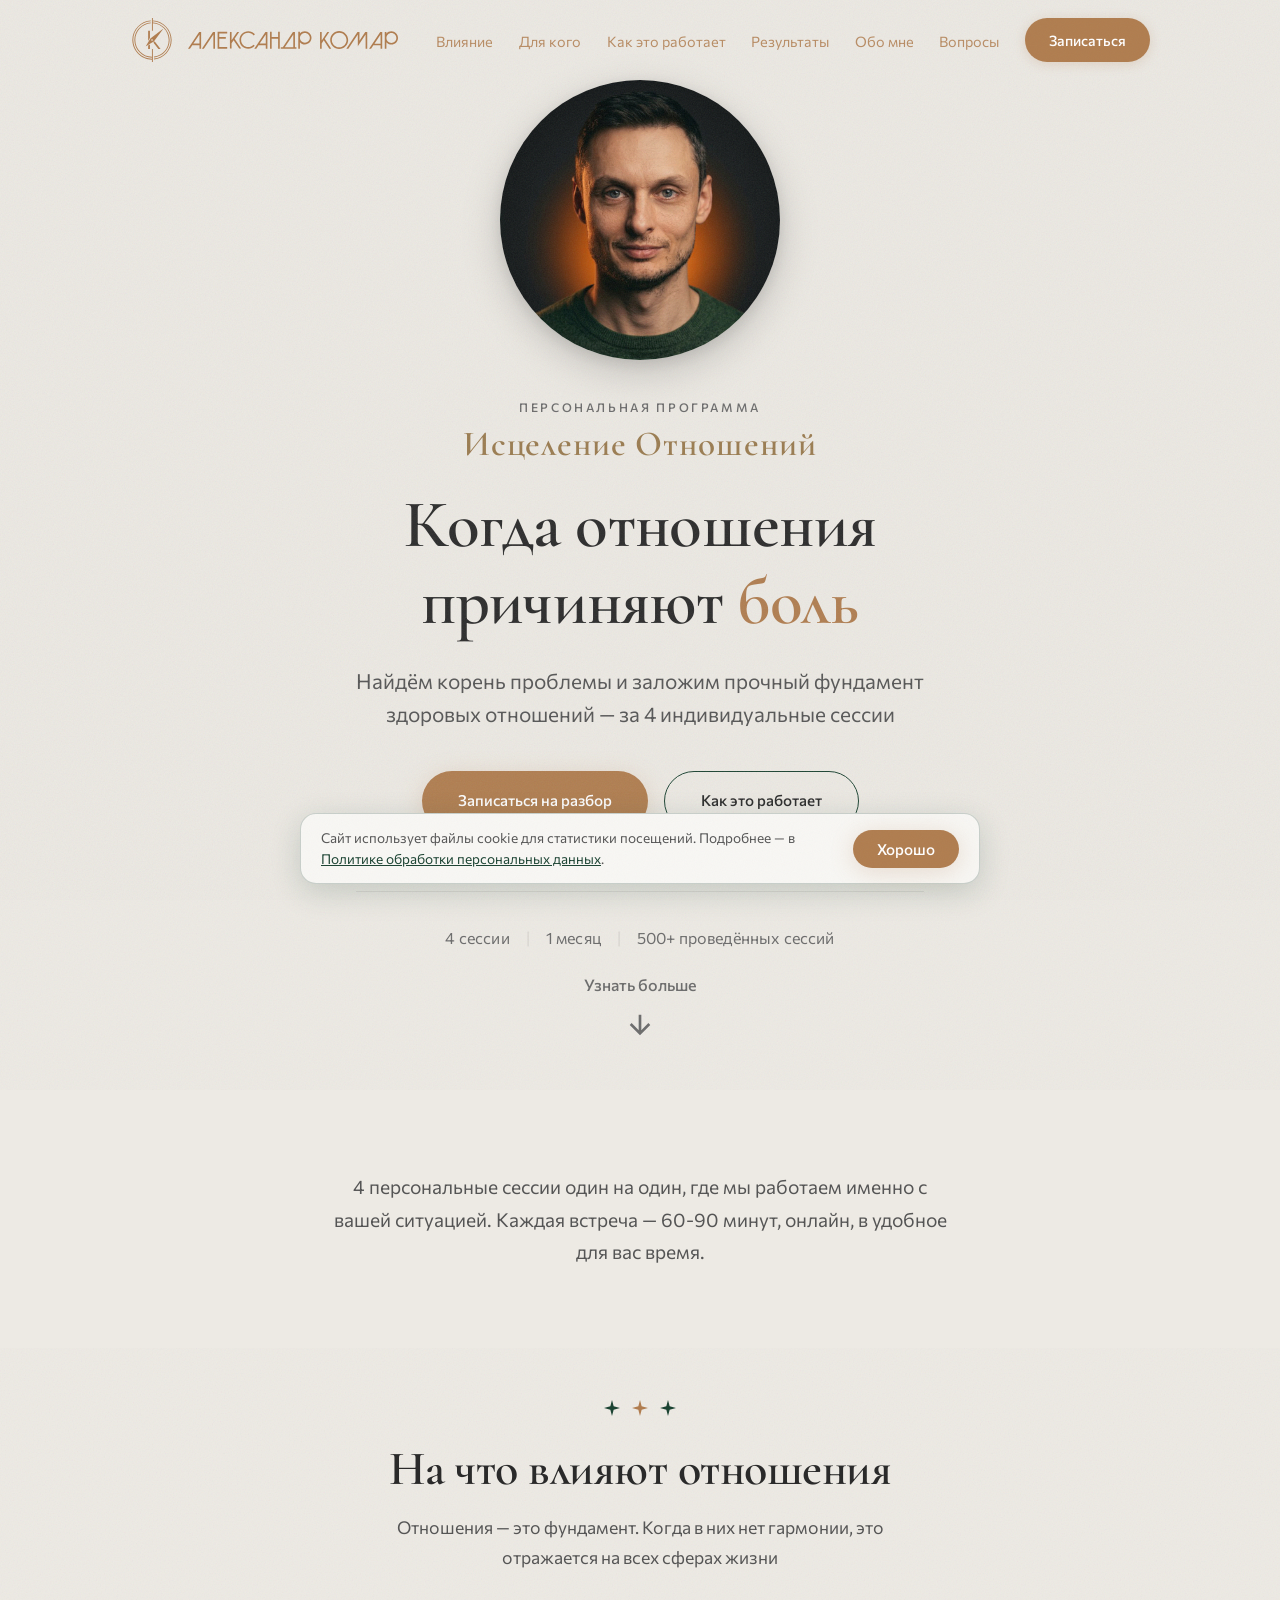
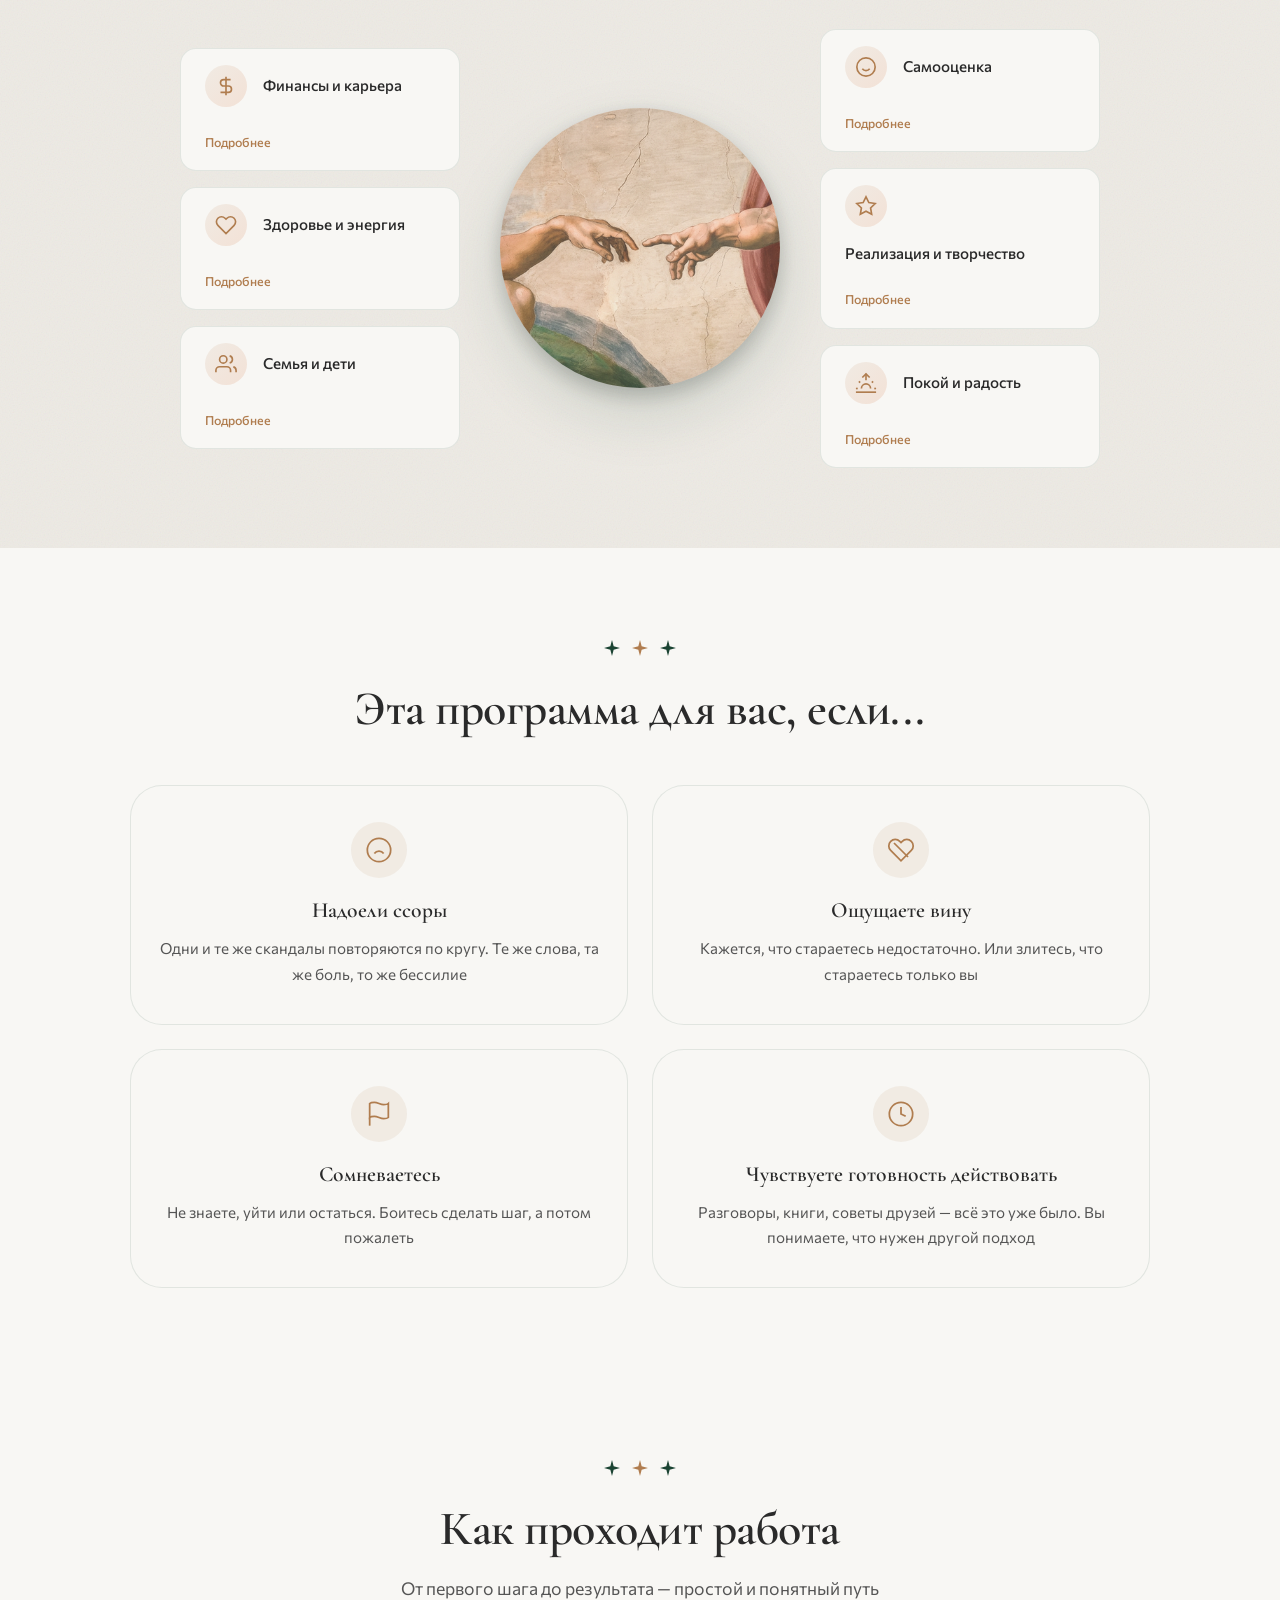
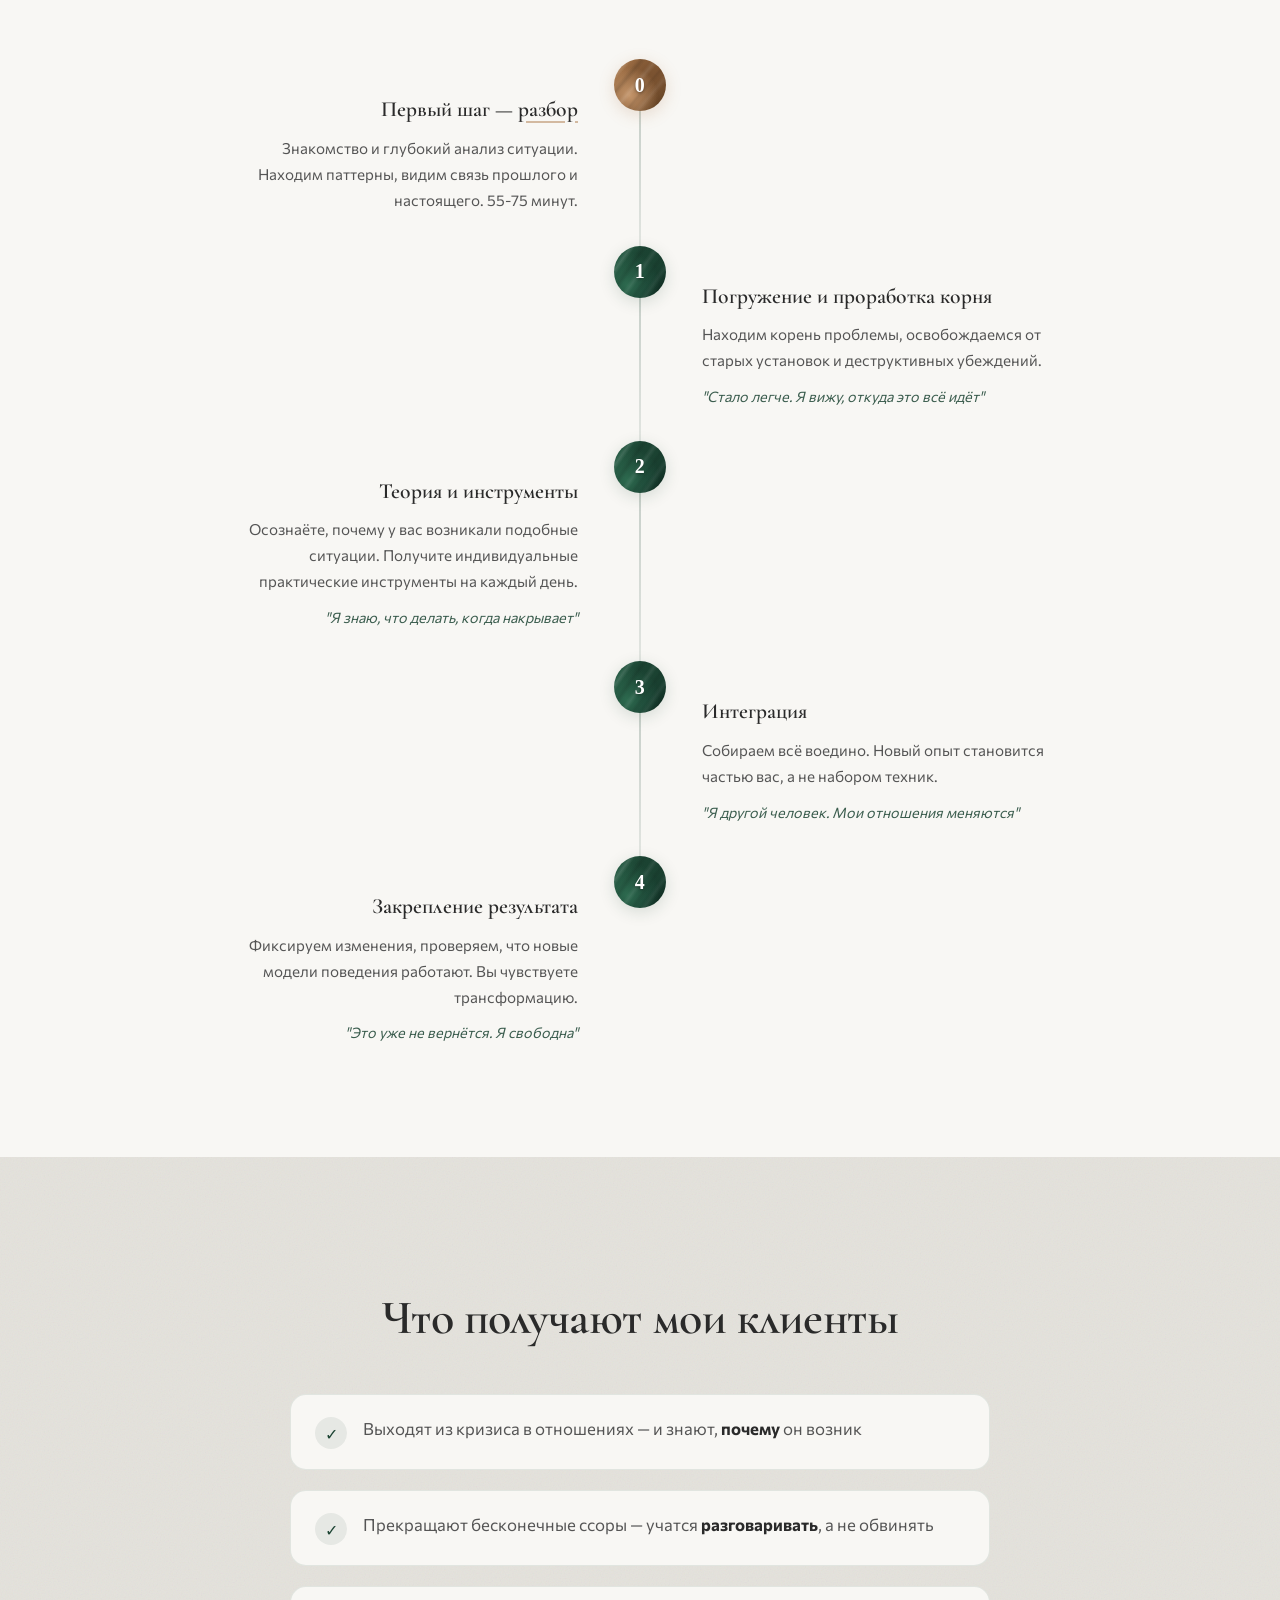
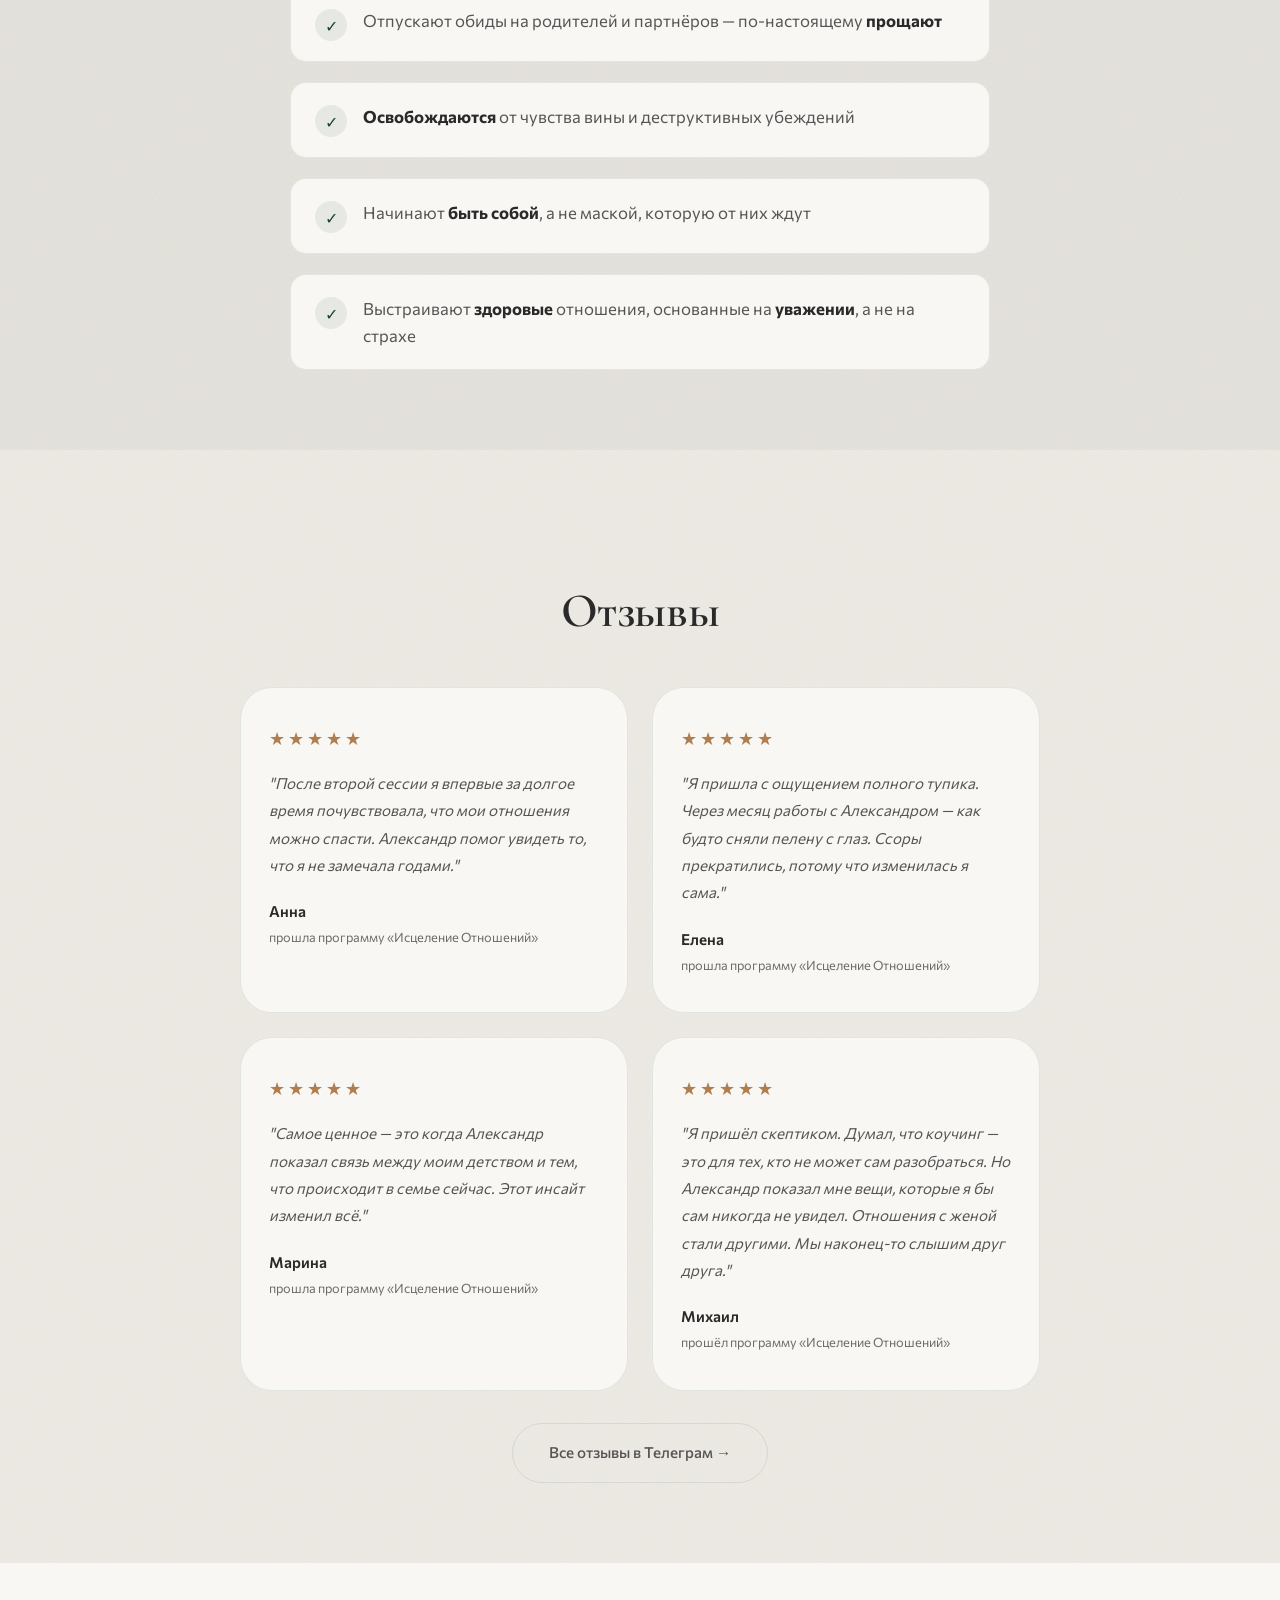
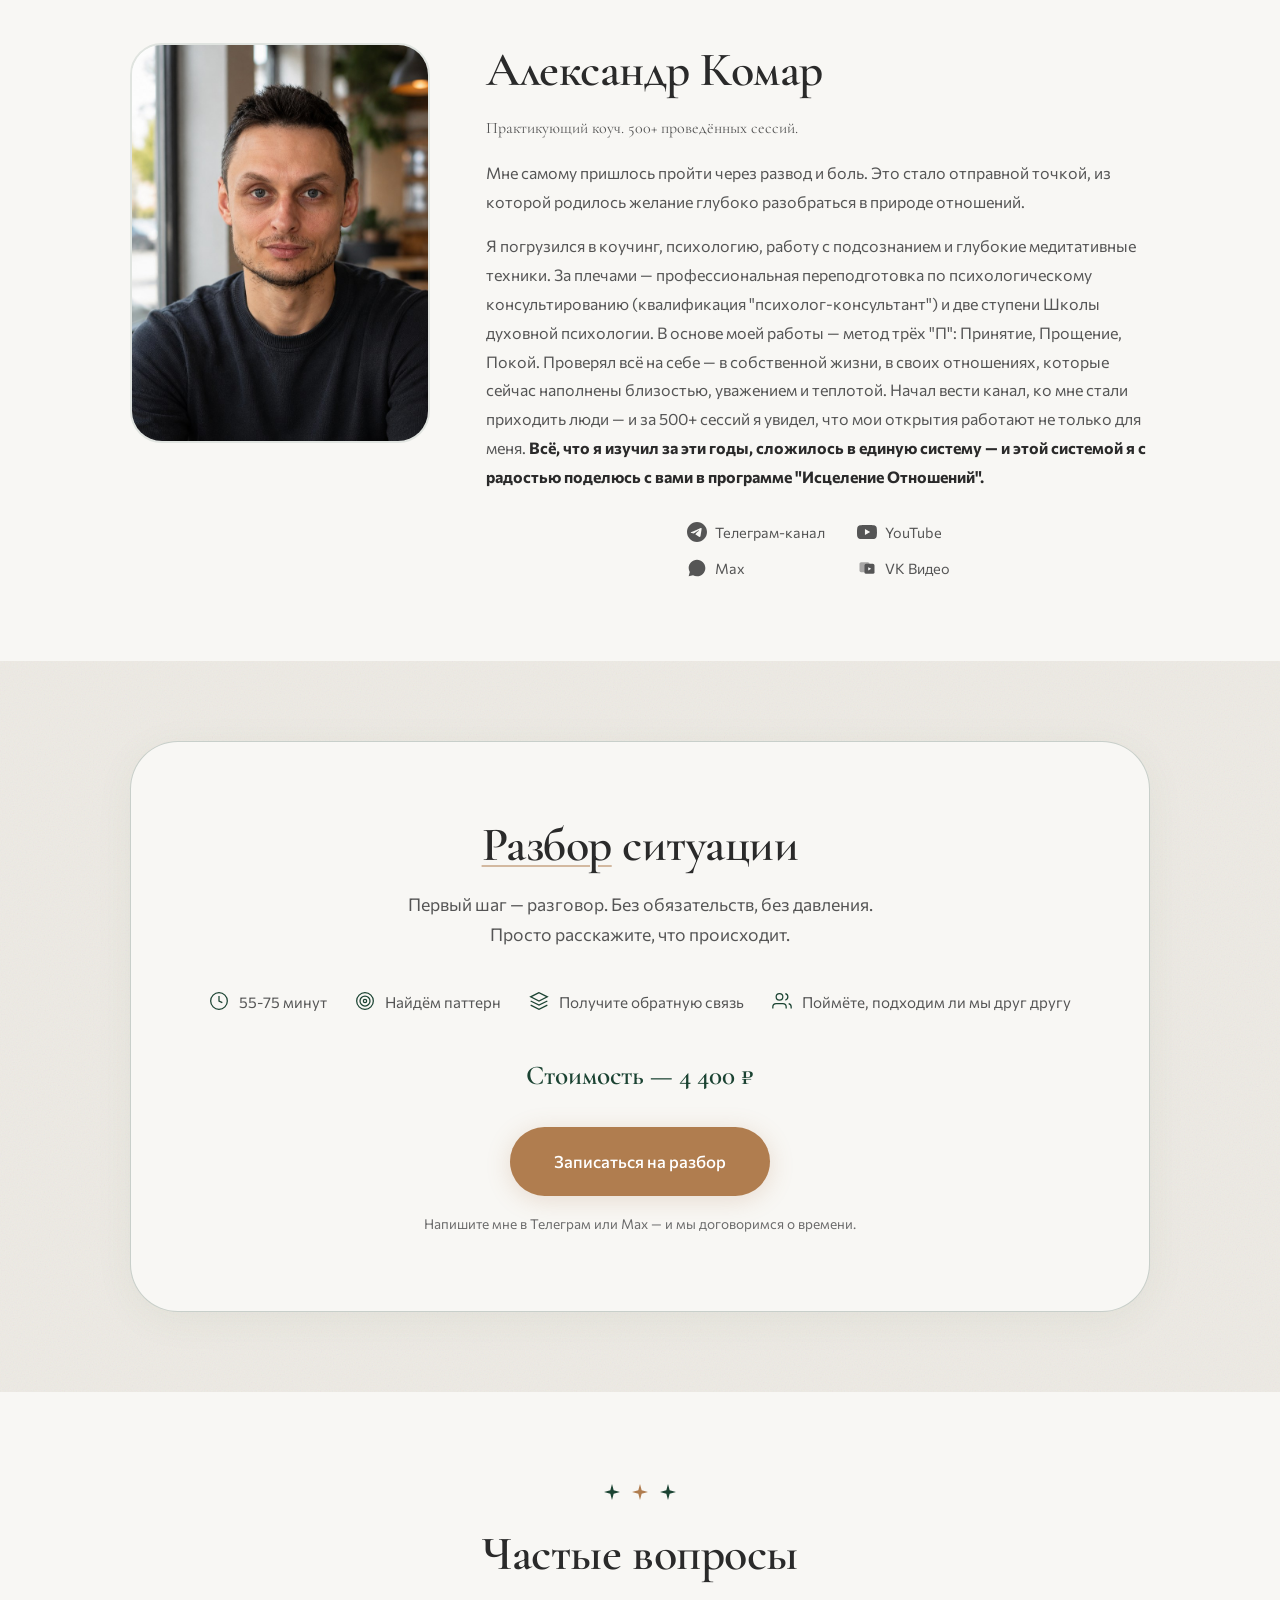
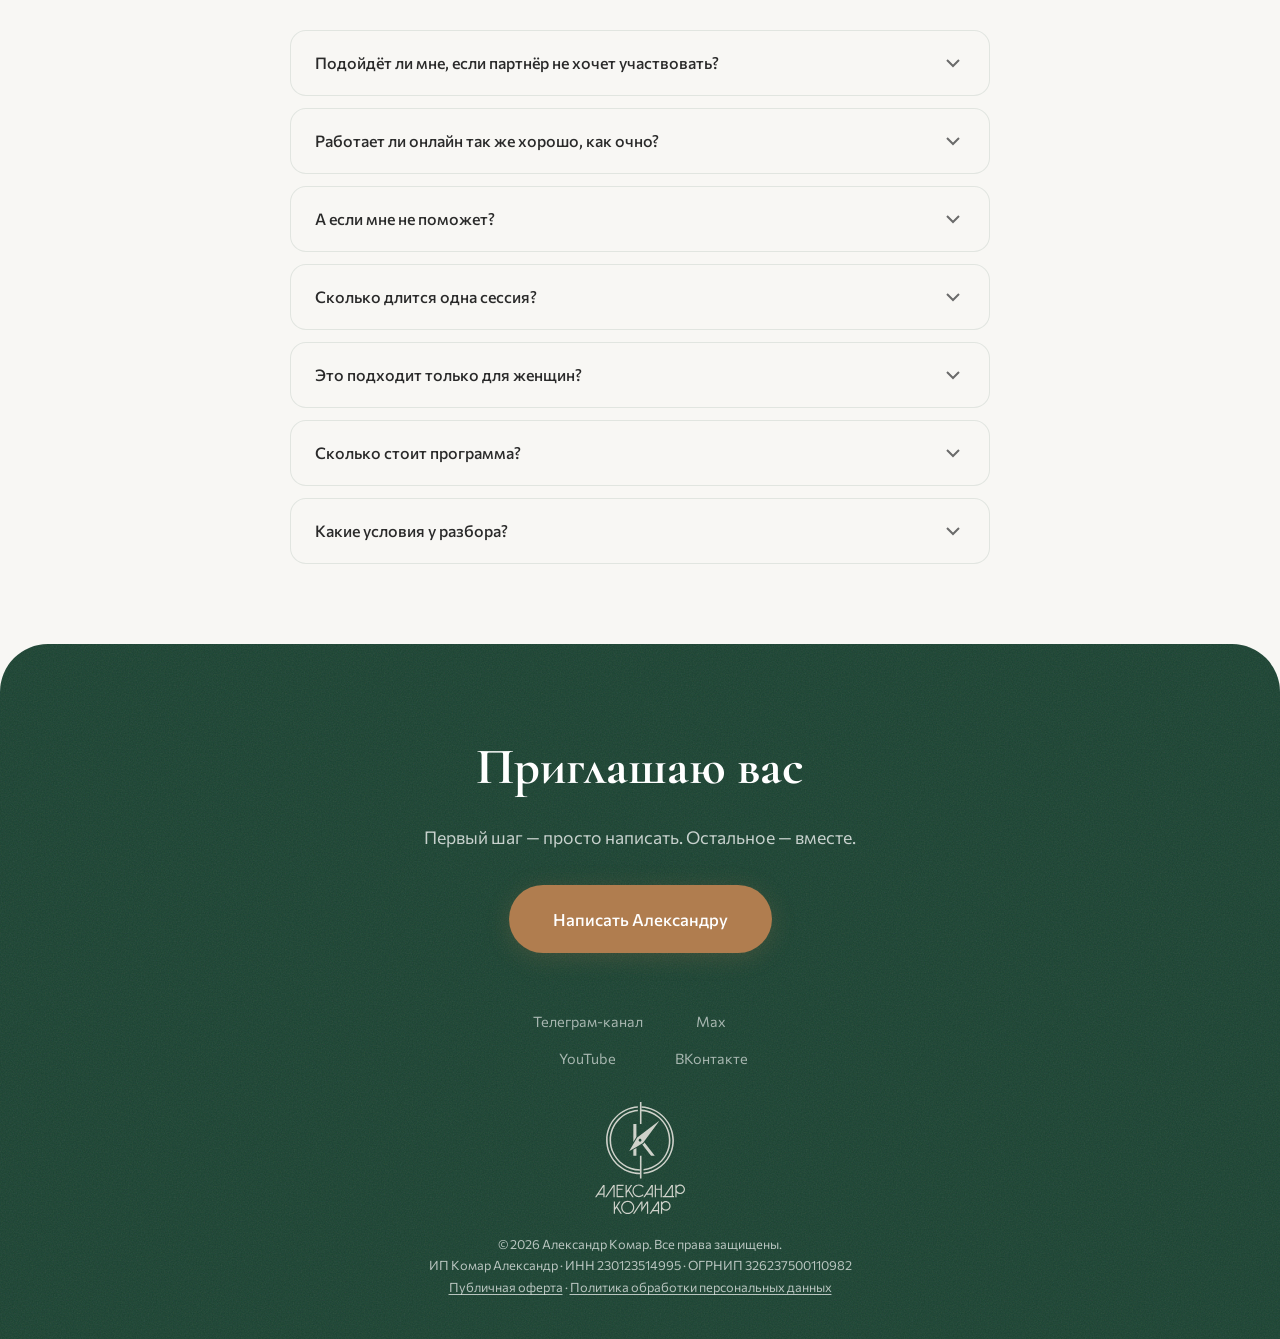
==== index.html @ 42b7c34d "Условия разбора: страница + 3 точки входа (план Александра) - uslovia-razbora.html: условия консульт" ====
<!DOCTYPE html>
<html lang="ru">
<head>
    <meta charset="UTF-8">
    <meta name="viewport" content="width=device-width, initial-scale=1.0, viewport-fit=cover">
    <meta name="description" content="Александр Комар — коуч по отношениям. Помогу выйти из кризиса в отношениях за 4 сессии. Начните с разбора своей ситуации.">
    <meta name="theme-color" content="#EDEAE4">
    <meta name="apple-mobile-web-app-status-bar-style" content="black-translucent">
    <meta name="format-detection" content="telephone=no">
    <meta property="og:title" content="Александр Комар — Исцеление Отношений">
    <meta property="og:description" content="Помогу найти корень проблемы и заложить прочный фундамент здоровых отношений — за 4 сессии">
    <meta property="og:type" content="website">
    <meta property="og:image" content="https://komar-coach.vercel.app/img/og-image.jpg?v=3">
    <meta property="og:image:width" content="1200">
    <meta property="og:image:height" content="630">
    <meta property="og:url" content="https://komar-coach.vercel.app/">
    <meta property="og:locale" content="ru_RU">
    <meta name="twitter:card" content="summary_large_image">
    <title>Александр Комар — Исцеление Отношений</title>
    <link rel="canonical" href="https://komar-coach.vercel.app/">
    <link rel="icon" type="image/svg+xml" href="img/logo/logo_bronze.svg">
    <link rel="icon" href="/favicon.ico" sizes="32x32">
    <link rel="apple-touch-icon" href="img/apple-touch-icon.png">
    <link rel="preconnect" href="https://fonts.googleapis.com">
    <link rel="preconnect" href="https://fonts.gstatic.com" crossorigin>
    <link href="https://fonts.googleapis.com/css2?family=Cormorant+Garamond:wght@400;600;700&family=Commissioner:wght@300;400;500;600&display=swap" rel="stylesheet">
    <link rel="stylesheet" href="style.css?v=31">

    <!-- Schema.org JSON-LD -->
    <script type="application/ld+json">
    {
      "@context": "https://schema.org",
      "@graph": [
        {
          "@type": "Person",
          "name": "Александр Комар",
          "jobTitle": "Коуч по отношениям",
          "description": "Практикующий коуч с опытом 500+ сессий. Помогаю выйти из кризиса в отношениях.",
          "url": "https://komar-coach.vercel.app/",
          "sameAs": [
            "https://t.me/WakeUp_Komars",
            "https://www.youtube.com/@komars-soul"
          ]
        },
        {
          "@type": "ProfessionalService",
          "name": "Исцеление Отношений",
          "description": "Персональная программа из 4 сессий для выхода из кризиса в отношениях. Первый шаг — разбор ситуации.",
          "provider": {
            "@type": "Person",
            "name": "Александр Комар"
          },
          "offers": {
            "@type": "Offer",
            "price": "55000",
            "priceCurrency": "RUB"
          }
        },
        {
          "@type": "FAQPage",
          "mainEntity": [
            {
              "@type": "Question",
              "name": "Подойдёт ли мне, если партнёр не хочет участвовать?",
              "acceptedAnswer": {
                "@type": "Answer",
                "text": "Да. Работа идёт с вами — с вашими реакциями, убеждениями, моделями поведения. Когда меняетесь вы — неизбежно меняется динамика отношений. Партнёру не нужно участвовать."
              }
            },
            {
              "@type": "Question",
              "name": "Работает ли онлайн так же хорошо, как очно?",
              "acceptedAnswer": {
                "@type": "Answer",
                "text": "Да, все мои сессии происходят онлайн, а результаты не отличаются от очных сессий. Единственное условие — спокойное место, где вас никто не потревожит."
              }
            },
            {
              "@type": "Question",
              "name": "А если мне не поможет?",
              "acceptedAnswer": {
                "@type": "Answer",
                "text": "Я не обещаю мгновенных результатов — многое в работе зависит от самого клиента. Но я ценю честность: именно для этого есть первая встреча — разбор, где мы оба поймём, подходим ли друг другу."
              }
            },
            {
              "@type": "Question",
              "name": "Сколько длится одна сессия?",
              "acceptedAnswer": {
                "@type": "Answer",
                "text": "Разбор — 55-75 минут. Сессии программы — 60-90 минут. Мы не торопимся: правильные решения рождаются из ясности, а не из спешки."
              }
            },
            {
              "@type": "Question",
              "name": "Это подходит только для женщин?",
              "acceptedAnswer": {
                "@type": "Answer",
                "text": "Ко мне обращаются и мужчины, и женщины. Чаще — женщины, но кризис в отношениях не зависит от пола. Если чувствуете, что пора что-то менять — напишите."
              }
            },
            {
              "@type": "Question",
              "name": "Сколько стоит программа?",
              "acceptedAnswer": {
                "@type": "Answer",
                "text": "Стоимость программы \"Исцеление Отношений\" (4 сессии) — 55 000 ₽. Доступна рассрочка от Т-Банка. Первый шаг — разбор вашей ситуации (4 400 ₽), на котором мы обсудим все детали и поймём, подходим ли друг другу."
              }
            },
            {
              "@type": "Question",
              "name": "Какие условия у разбора?",
              "acceptedAnswer": {
                "@type": "Answer",
                "text": "Разбор длится 55-75 минут и проходит онлайн по видеосвязи. Оплата — по счёту заранее (4 400 ₽), чек придёт на почту. Перенести встречу можно, предупредив за 24 часа. Если передумаете до проведения разбора — верну 100% оплаты. Подробнее — на странице \"Условия проведения разбора\"."
              }
            }
          ]
        }
      ]
    }
    </script>

    <!-- Yandex.Metrika counter -->
    <script type="text/javascript">
    (function(m,e,t,r,i,k,a){m[i]=m[i]||function(){(m[i].a=m[i].a||[]).push(arguments)};
    m[i].l=1*new Date();
    for(var j=0;j<document.scripts.length;j++){if(document.scripts[j].src===r){return;}}
    k=e.createElement(t),a=e.getElementsByTagName(t)[0],k.async=1,k.src=r,a.parentNode.insertBefore(k,a)})
    (window, document, "script", "https://mc.yandex.ru/metrika/tag.js", "ym");
    ym(108266859, "init", {
        clickmap:true,
        trackLinks:true,
        accurateTrackBounce:true,
        webvisor:true
    });
    </script>
    <noscript><div><img src="https://mc.yandex.ru/watch/108266859" style="position:absolute; left:-9999px;" alt="" /></div></noscript>
    <!-- /Yandex.Metrika counter -->
</head>
<body>

    <!-- ===== НАВИГАЦИЯ ===== -->
    <nav class="nav" id="nav">
        <div class="nav__container">
            <a href="#hero" class="nav__logo" aria-label="Александр Комар — на главную">
                <span class="nav__logo-mark">
                    <img src="img/logo/logo_bronze.svg" alt="Александр Комар" class="nav__logo-img nav__logo-img--default">
                    <img src="img/logo/logo_sand.svg" alt="" aria-hidden="true" class="nav__logo-img nav__logo-img--scrolled">
                </span>
                <span class="nav__logo-text">
                    <img src="img/logo/logo_text_bronze.svg" alt="" aria-hidden="true" class="nav__logo-img nav__logo-img--default">
                    <img src="img/logo/logo_text_sand.svg" alt="" aria-hidden="true" class="nav__logo-img nav__logo-img--scrolled">
                </span>
            </a>
            <button class="nav__toggle" id="navToggle" aria-label="Меню" aria-expanded="false">
                <span></span><span></span><span></span>
            </button>
            <ul class="nav__menu" id="navMenu">
                <li><a href="#impact" class="nav__link">Влияние</a></li>
                <li><a href="#for-whom" class="nav__link">Для кого</a></li>
                <li><a href="#how-it-works" class="nav__link">Как это работает</a></li>
                <li><a href="#results" class="nav__link">Результаты</a></li>
                <li><a href="#about" class="nav__link">Обо мне</a></li>
                <li><a href="#faq" class="nav__link">Вопросы</a></li>
                <li><a href="#diagnostic" class="nav__cta">Записаться</a></li>
            </ul>
        </div>
    </nav>

    <section class="hero" id="hero">
        <div class="hero__bg"></div>
        <div class="container hero__content">
            <div class="hero__avatar reveal">
                <img src="img/green-ava.jpg" alt="Александр Комар" width="800" height="800">
            </div>
            <span class="hero__label reveal">ПЕРСОНАЛЬНАЯ ПРОГРАММА</span>
            <span class="hero__program-name reveal">Исцеление Отношений</span>
            <h1 class="hero__title reveal">
                Когда отношения<br>причиняют <span class="accent-word">боль</span>
            </h1>
            <p class="hero__subtitle reveal">
                Найдём корень проблемы и заложим прочный фундамент <br>здоровых отношений&nbsp;— за&nbsp;4&nbsp;индивидуальные сессии
            </p>
            <div class="hero__actions reveal">
                <a href="#" class="btn btn--primary" onclick="openMessengerModal(); return false;">
                    Записаться на разбор
                </a>
                <a href="#how-it-works" class="btn btn--outline">Как это работает</a>
            </div>
            <div class="hero__stats-bar reveal">
                <span class="hero__stats-bar-item">4 сессии</span>
                <span class="hero__stats-bar-sep">|</span>
                <span class="hero__stats-bar-item">1 месяц</span>
                <span class="hero__stats-bar-sep">|</span>
                <span class="hero__stats-bar-item">500+ проведённых сессий</span>
            </div>
            <div class="hero__scroll">
                <span>Узнать больше</span>
                <svg width="24" height="24" viewBox="0 0 24 24" fill="none" stroke="currentColor" stroke-width="2"><path d="M12 5v14m-7-7l7 7 7-7"/></svg>
            </div>
        </div>
    </section>

    <!-- ===== БЛОК: КОНКРЕТИЗАЦИЯ ФОРМАТА ===== -->
    <section class="section format-block" id="format">
        <div class="container">
            <p class="format-block__text reveal">4 персональные сессии один на один, где мы работаем именно с вашей ситуацией. Каждая встреча — 60-90 минут, онлайн, в удобное для вас время.</p>
        </div>
    </section>

    <!-- ===== БЛОК 2: ИНФОГРАФИКА — ВЛИЯНИЕ ОТНОШЕНИЙ ===== -->
    <section class="section impact" id="impact">
        <div class="container">
            <span class="section__star reveal"><svg class="star-svg" width="16" height="16" viewBox="0 0 24 24"><path d="M12 0L14.5 9.5L24 12L14.5 14.5L12 24L9.5 14.5L0 12L9.5 9.5Z" fill="currentColor"/></svg> <svg class="star-svg" width="16" height="16" viewBox="0 0 24 24"><path d="M12 0L14.5 9.5L24 12L14.5 14.5L12 24L9.5 14.5L0 12L9.5 9.5Z" fill="currentColor"/></svg> <svg class="star-svg" width="16" height="16" viewBox="0 0 24 24"><path d="M12 0L14.5 9.5L24 12L14.5 14.5L12 24L9.5 14.5L0 12L9.5 9.5Z" fill="currentColor"/></svg></span>
            <h2 class="section__title reveal">На что влияют отношения</h2>
            <p class="section__subtitle reveal">Отношения — это фундамент. Когда в них нет гармонии, это отражается на всех сферах жизни</p>

            <div class="impact__layout reveal">
                <!-- SVG Connector Lines -->
                <svg class="impact__lines" viewBox="0 0 960 300" preserveAspectRatio="xMidYMid meet">
                    <defs>
                        <filter id="spark-glow" x="-100%" y="-100%" width="300%" height="300%">
                            <feGaussianBlur stdDeviation="2" result="blur"/>
                            <feMerge>
                                <feMergeNode in="blur"/>
                                <feMergeNode in="SourceGraphic"/>
                            </feMerge>
                        </filter>
                    </defs>
                    <!-- Left connectors -->
                    <line class="impact__connector" x1="390" y1="100" x2="340" y2="55" />
                    <line class="impact__connector" x1="390" y1="150" x2="340" y2="150" />
                    <line class="impact__connector" x1="390" y1="200" x2="340" y2="245" />
                    <!-- Right connectors -->
                    <line class="impact__connector" x1="570" y1="100" x2="620" y2="55" />
                    <line class="impact__connector" x1="570" y1="150" x2="620" y2="150" />
                    <line class="impact__connector" x1="570" y1="200" x2="620" y2="245" />
                    <!-- Neural impulse particles (subtle) -->
                    <circle class="impact__spark" r="3" filter="url(#spark-glow)" style="animation: spark-l1 3s ease-in-out infinite;"/>
                    <circle class="impact__spark" r="3" filter="url(#spark-glow)" style="animation: spark-l2 3s ease-in-out infinite;"/>
                    <circle class="impact__spark" r="3" filter="url(#spark-glow)" style="animation: spark-l3 3s ease-in-out infinite;"/>
                    <circle class="impact__spark" r="3" filter="url(#spark-glow)" style="animation: spark-r1 3s ease-in-out infinite;"/>
                    <circle class="impact__spark" r="3" filter="url(#spark-glow)" style="animation: spark-r2 3s ease-in-out infinite;"/>
                    <circle class="impact__spark" r="3" filter="url(#spark-glow)" style="animation: spark-r3 3s ease-in-out infinite;"/>
                </svg>

                <!-- Left branches -->
                <div class="impact__branches impact__left">
                    <div class="impact__item" role="button" tabindex="0" aria-expanded="false" onclick="this.querySelector('.impact__detail').classList.toggle('open')">
                        <div class="impact__item-icon">
                            <svg width="22" height="22" viewBox="0 0 24 24" fill="none" stroke="currentColor" stroke-width="1.8"><path d="M12 2v20M17 5H9.5a3.5 3.5 0 000 7h5a3.5 3.5 0 010 7H6"/></svg>
                        </div>
                        <span class="impact__item-text">Финансы и карьера</span>
                        <div class="impact__detail">
                            <span class="impact__detail-toggle">Подробнее</span>
                            <div class="impact__detail-content">
                                <p>Когда в отношениях хаос, мозг занят выживанием, а не ростом. Стресс блокирует ясное мышление, креативность и способность принимать финансовые решения. Исцеление отношений освобождает энергию для карьеры и дохода.</p>
                            </div>
                        </div>
                    </div>
                    <div class="impact__item" role="button" tabindex="0" aria-expanded="false" onclick="this.querySelector('.impact__detail').classList.toggle('open')">
                        <div class="impact__item-icon">
                            <svg width="22" height="22" viewBox="0 0 24 24" fill="none" stroke="currentColor" stroke-width="1.8"><path d="M20.84 4.61a5.5 5.5 0 00-7.78 0L12 5.67l-1.06-1.06a5.5 5.5 0 00-7.78 7.78l1.06 1.06L12 21.23l7.78-7.78 1.06-1.06a5.5 5.5 0 000-7.78z"/></svg>
                        </div>
                        <span class="impact__item-text">Здоровье и энергия</span>
                        <div class="impact__detail">
                            <span class="impact__detail-toggle">Подробнее</span>
                            <div class="impact__detail-content">
                                <p>Нерешённые конфликты — это сильный стресс для нервной системы. Он влияет на иммунитет, психику, сон и физическое состояние. Когда отношения налаживаются, энергия течёт свободно, и нервная система восстанавливается.</p>
                            </div>
                        </div>
                    </div>
                    <div class="impact__item" role="button" tabindex="0" aria-expanded="false" onclick="this.querySelector('.impact__detail').classList.toggle('open')">
                        <div class="impact__item-icon">
                            <svg width="22" height="22" viewBox="0 0 24 24" fill="none" stroke="currentColor" stroke-width="1.8"><path d="M17 21v-2a4 4 0 00-4-4H5a4 4 0 00-4 4v2"/><circle cx="9" cy="7" r="4"/><path d="M23 21v-2a4 4 0 00-3-3.87"/><path d="M16 3.13a4 4 0 010 7.75"/></svg>
                        </div>
                        <span class="impact__item-text">Семья и дети</span>
                        <div class="impact__detail">
                            <span class="impact__detail-toggle">Подробнее</span>
                            <div class="impact__detail-content">
                                <p>Дети впитывают атмосферу и поведение, а не слова. Когда в семье постоянные ссоры, ребёнок растёт в страхе и тревоге. Здоровые отношения — лучшее, что можно дать своим детям.</p>
                            </div>
                        </div>
                    </div>
                </div>

                <!-- Center circle with Creation of Adam -->
                <div class="impact__center" id="impactCenterBtn" role="button" tabindex="0" aria-label="Показать влияние">
                    <img src="img/creation-hands.png" alt="Сотворение Адама — метафора связи между людьми" class="impact__center-img" loading="lazy" width="200" height="200">
                </div>

                <div class="impact__branches impact__right">
                    <div class="impact__item" role="button" tabindex="0" aria-expanded="false" onclick="this.querySelector('.impact__detail').classList.toggle('open')">
                        <div class="impact__item-icon">
                            <svg width="22" height="22" viewBox="0 0 24 24" fill="none" stroke="currentColor" stroke-width="1.8"><circle cx="12" cy="12" r="10"/><path d="M8 14s1.5 2 4 2 4-2 4-2"/><line x1="9" y1="9" x2="9.01" y2="9"/><line x1="15" y1="9" x2="15.01" y2="9"/></svg>
                        </div>
                        <span class="impact__item-text">Самооценка</span>
                        <div class="impact__detail">
                            <span class="impact__detail-toggle">Подробнее</span>
                            <div class="impact__detail-content">
                                <p>Мы подсознательно оцениваем себя через призму отношений. Если партнёр обесценивает — мы начинаем верить, что недостаточно хороши. Когда отношения исцеляются, возвращается внутренняя опора и уверенность в себе.</p>
                            </div>
                        </div>
                    </div>
                    <div class="impact__item" role="button" tabindex="0" aria-expanded="false" onclick="this.querySelector('.impact__detail').classList.toggle('open')">
                        <div class="impact__item-icon">
                            <svg width="22" height="22" viewBox="0 0 24 24" fill="none" stroke="currentColor" stroke-width="1.8"><polygon points="12 2 15.09 8.26 22 9.27 17 14.14 18.18 21.02 12 17.77 5.82 21.02 7 14.14 2 9.27 8.91 8.26 12 2"/></svg>
                        </div>
                        <span class="impact__item-text">Реализация и творчество</span>
                        <div class="impact__detail">
                            <span class="impact__detail-toggle">Подробнее</span>
                            <div class="impact__detail-content">
                                <p>Отношения — это базовая потребность. Пока она не закрыта, энергия уходит на борьбу, а не на творчество и самореализацию.</p>
                            </div>
                        </div>
                    </div>
                    <div class="impact__item" role="button" tabindex="0" aria-expanded="false" onclick="this.querySelector('.impact__detail').classList.toggle('open')">
                        <div class="impact__item-icon">
                            <svg width="22" height="22" viewBox="0 0 24 24" fill="none" stroke="currentColor" stroke-width="1.8"><path d="M17 18a5 5 0 00-10 0"/><line x1="12" y1="2" x2="12" y2="9"/><line x1="4.22" y1="10.22" x2="5.64" y2="11.64"/><line x1="1" y1="18" x2="3" y2="18"/><line x1="21" y1="18" x2="23" y2="18"/><line x1="18.36" y1="11.64" x2="19.78" y2="10.22"/><line x1="23" y1="22" x2="1" y2="22"/><polyline points="8 6 12 2 16 6"/></svg>
                        </div>
                        <span class="impact__item-text">Покой и радость</span>
                        <div class="impact__detail">
                            <span class="impact__detail-toggle">Подробнее</span>
                            <div class="impact__detail-content">
                                <p>Настоящий внутренний покой невозможен, когда дома война. Радость подавляется чувством вины, обидой, тревогой. Когда отношения гармонизируются, покой приходит естественно — без борьбы и усилий.</p>
                            </div>
                        </div>
                    </div>
                </div>
            </div>
        </div>
    </section>

    <!-- ===== БЛОК 3: ДЛЯ КОГО ===== -->
    <section class="section for-whom" id="for-whom">
        <div class="container">
            <span class="section__star reveal"><svg class="star-svg" width="16" height="16" viewBox="0 0 24 24"><path d="M12 0L14.5 9.5L24 12L14.5 14.5L12 24L9.5 14.5L0 12L9.5 9.5Z" fill="currentColor"/></svg> <svg class="star-svg" width="16" height="16" viewBox="0 0 24 24"><path d="M12 0L14.5 9.5L24 12L14.5 14.5L12 24L9.5 14.5L0 12L9.5 9.5Z" fill="currentColor"/></svg> <svg class="star-svg" width="16" height="16" viewBox="0 0 24 24"><path d="M12 0L14.5 9.5L24 12L14.5 14.5L12 24L9.5 14.5L0 12L9.5 9.5Z" fill="currentColor"/></svg></span>
            <h2 class="section__title reveal">Эта программа для вас, если...</h2>
            <div class="for-whom__grid">
                <div class="for-whom__card reveal">
                    <div class="for-whom__icon">
                        <svg width="28" height="28" viewBox="0 0 24 24" fill="none" stroke="currentColor" stroke-width="1.5"><circle cx="12" cy="12" r="10"/><path d="M8 15s1.5-2 4-2 4 2 4 2"/><line x1="9" y1="9" x2="9.01" y2="9"/><line x1="15" y1="9" x2="15.01" y2="9"/></svg>
                    </div>
                    <h3>Надоели ссоры</h3>
                    <p>Одни и те же скандалы повторяются по кругу. Те же слова, та же боль, то же бессилие</p>
                </div>
                <div class="for-whom__card reveal">
                    <div class="for-whom__icon">
                        <svg width="28" height="28" viewBox="0 0 24 24" fill="none" stroke="currentColor" stroke-width="1.5"><path d="M20.84 4.61a5.5 5.5 0 00-7.78 0L12 5.67l-1.06-1.06a5.5 5.5 0 00-7.78 7.78l1.06 1.06L12 21.23l7.78-7.78 1.06-1.06a5.5 5.5 0 000-7.78z"/><line x1="6" y1="6" x2="18" y2="18"/></svg>
                    </div>
                    <h3>Ощущаете вину</h3>
                    <p>Кажется, что стараетесь недостаточно. Или злитесь, что стараетесь только вы</p>
                </div>
                <div class="for-whom__card reveal">
                    <div class="for-whom__icon">
                        <svg width="28" height="28" viewBox="0 0 24 24" fill="none" stroke="currentColor" stroke-width="1.5"><path d="M4 15s1-1 4-1 5 2 8 2 4-1 4-1V3s-1 1-4 1-5-2-8-2-4 1-4 1z"/><line x1="4" y1="22" x2="4" y2="15"/></svg>
                    </div>
                    <h3>Сомневаетесь</h3>
                    <p>Не знаете, уйти или остаться. Боитесь сделать шаг, а потом пожалеть</p>
                </div>
                <div class="for-whom__card reveal">
                    <div class="for-whom__icon">
                        <svg width="28" height="28" viewBox="0 0 24 24" fill="none" stroke="currentColor" stroke-width="1.5"><path d="M12 22c5.523 0 10-4.477 10-10S17.523 2 12 2 2 6.477 2 12s4.477 10 10 10z"/><path d="M12 6v6l4 2"/></svg>
                    </div>
                    <h3>Чувствуете готовность действовать</h3>
                    <p>Разговоры, книги, советы друзей — всё это уже было. Вы понимаете, что нужен другой подход</p>
                </div>
            </div>
        </div>
    </section>

    <!-- ===== БЛОК 4: КАК ЭТО РАБОТАЕТ (ЗИГЗАГ) ===== -->
    <section class="section how-it-works" id="how-it-works">
        <div class="container">
            <span class="section__star reveal"><svg class="star-svg" width="16" height="16" viewBox="0 0 24 24"><path d="M12 0L14.5 9.5L24 12L14.5 14.5L12 24L9.5 14.5L0 12L9.5 9.5Z" fill="currentColor"/></svg> <svg class="star-svg" width="16" height="16" viewBox="0 0 24 24"><path d="M12 0L14.5 9.5L24 12L14.5 14.5L12 24L9.5 14.5L0 12L9.5 9.5Z" fill="currentColor"/></svg> <svg class="star-svg" width="16" height="16" viewBox="0 0 24 24"><path d="M12 0L14.5 9.5L24 12L14.5 14.5L12 24L9.5 14.5L0 12L9.5 9.5Z" fill="currentColor"/></svg></span>
            <h2 class="section__title reveal">Как проходит работа</h2>
            <p class="section__subtitle reveal">От первого шага до результата — простой и понятный путь</p>

            <div class="zigzag">
                <!-- Step 0 -->
                <div class="zigzag__step reveal">
                    <div class="zigzag__content">
                        <h3>Первый шаг — <a href="uslovia-razbora.html" target="_blank" rel="noopener" class="accent-word link-uslovia">разбор</a></h3>
                        <p>Знакомство и глубокий анализ ситуации. Находим паттерны, видим связь прошлого и настоящего. 55-75 минут.</p>
                    </div>
                    <div class="zigzag__timeline">
                        <div class="zigzag__number zigzag__number--accent">0</div>
                        <div class="zigzag__line"></div>
                    </div>
                    <div class="zigzag__empty"></div>
                </div>

                <!-- Step 1 -->
                <div class="zigzag__step reveal">
                    <div class="zigzag__empty"></div>
                    <div class="zigzag__timeline">
                        <div class="zigzag__number">1</div>
                        <div class="zigzag__line"></div>
                    </div>
                    <div class="zigzag__content">
                        <h3>Погружение и проработка корня</h3>
                        <p>Находим корень проблемы, освобождаемся от старых установок и деструктивных убеждений.</p>
                        <span class="zigzag__quote">"Стало легче. Я вижу, откуда это всё идёт"</span>
                    </div>
                </div>

                <!-- Step 2 -->
                <div class="zigzag__step reveal">
                    <div class="zigzag__content">
                        <h3>Теория и инструменты</h3>
                        <p>Осознаёте, почему у вас возникали подобные ситуации. Получите индивидуальные практические инструменты на каждый день.</p>
                        <span class="zigzag__quote">"Я знаю, что делать, когда накрывает"</span>
                    </div>
                    <div class="zigzag__timeline">
                        <div class="zigzag__number">2</div>
                        <div class="zigzag__line"></div>
                    </div>
                    <div class="zigzag__empty"></div>
                </div>

                <!-- Step 3 -->
                <div class="zigzag__step reveal">
                    <div class="zigzag__empty"></div>
                    <div class="zigzag__timeline">
                        <div class="zigzag__number">3</div>
                        <div class="zigzag__line"></div>
                    </div>
                    <div class="zigzag__content">
                        <h3>Интеграция</h3>
                        <p>Собираем всё воедино. Новый опыт становится частью вас, а не набором техник.</p>
                        <span class="zigzag__quote">"Я другой человек. Мои отношения меняются"</span>
                    </div>
                </div>

                <!-- Step 4 -->
                <div class="zigzag__step reveal">
                    <div class="zigzag__content">
                        <h3>Закрепление результата</h3>
                        <p>Фиксируем изменения, проверяем, что новые модели поведения работают. Вы чувствуете трансформацию.</p>
                        <span class="zigzag__quote">"Это уже не вернётся. Я свободна"</span>
                    </div>
                    <div class="zigzag__timeline">
                        <div class="zigzag__number">4</div>
                        <div class="zigzag__line" style="background: transparent;"></div>
                    </div>
                    <div class="zigzag__empty"></div>
                </div>
            </div>
        </div>
    </section>

    <!-- ===== БЛОК 5: РЕЗУЛЬТАТЫ ===== -->
    <section class="section results" id="results">
        <div class="container">
            <span class="section__star reveal"><svg class="star-svg" width="16" height="16" viewBox="0 0 24 24"><path d="M12 0L14.5 9.5L24 12L14.5 14.5L12 24L9.5 14.5L0 12L9.5 9.5Z" fill="currentColor"/></svg> <svg class="star-svg" width="16" height="16" viewBox="0 0 24 24"><path d="M12 0L14.5 9.5L24 12L14.5 14.5L12 24L9.5 14.5L0 12L9.5 9.5Z" fill="currentColor"/></svg> <svg class="star-svg" width="16" height="16" viewBox="0 0 24 24"><path d="M12 0L14.5 9.5L24 12L14.5 14.5L12 24L9.5 14.5L0 12L9.5 9.5Z" fill="currentColor"/></svg></span>
            <h2 class="section__title reveal">Что получают мои клиенты</h2>
            <div class="results__grid">
                <div class="results__item reveal">
                    <div class="results__check">✓</div>
                    <p>Выходят из кризиса в отношениях — и знают, <strong>почему</strong> он возник</p>
                </div>
                <div class="results__item reveal">
                    <div class="results__check">✓</div>
                    <p>Прекращают бесконечные ссоры — учатся <strong>разговаривать</strong>, а не обвинять</p>
                </div>
                <div class="results__item reveal">
                    <div class="results__check">✓</div>
                    <p>Отпускают обиды на родителей и партнёров — по-настоящему <strong>прощают</strong></p>
                </div>
                <div class="results__item reveal">
                    <div class="results__check">✓</div>
                    <p><strong>Освобождаются</strong> от чувства вины и деструктивных убеждений</p>
                </div>
                <div class="results__item reveal">
                    <div class="results__check">✓</div>
                    <p>Начинают <strong>быть собой</strong>, а не маской, которую от них ждут</p>
                </div>
                <div class="results__item reveal">
                    <div class="results__check">✓</div>
                    <p>Выстраивают <strong>здоровые</strong> отношения, основанные на <strong>уважении</strong>, а не на страхе</p>
                </div>
            </div>
        </div>
    </section>


    <!-- ===== БЛОК 6: ОТЗЫВЫ ===== -->
    <section class="section testimonials" id="testimonials">
        <div class="container">
            <span class="section__star reveal"><svg class="star-svg" width="16" height="16" viewBox="0 0 24 24"><path d="M12 0L14.5 9.5L24 12L14.5 14.5L12 24L9.5 14.5L0 12L9.5 9.5Z" fill="currentColor"/></svg> <svg class="star-svg" width="16" height="16" viewBox="0 0 24 24"><path d="M12 0L14.5 9.5L24 12L14.5 14.5L12 24L9.5 14.5L0 12L9.5 9.5Z" fill="currentColor"/></svg> <svg class="star-svg" width="16" height="16" viewBox="0 0 24 24"><path d="M12 0L14.5 9.5L24 12L14.5 14.5L12 24L9.5 14.5L0 12L9.5 9.5Z" fill="currentColor"/></svg></span>
            <h2 class="section__title reveal">Отзывы</h2>
            <div class="testimonials__grid">
                <div class="testimonials__card reveal">
                    <div class="testimonials__stars">★★★★★</div>
                    <p class="testimonials__text">"После второй сессии я впервые за долгое время почувствовала, что мои отношения можно спасти. Александр помог увидеть то, что я не замечала годами."</p>
                    <div class="testimonials__author">
                        <span class="testimonials__name">Анна</span>
                        <span class="testimonials__detail">прошла программу «Исцеление Отношений»</span>
                    </div>
                </div>
                <div class="testimonials__card reveal">
                    <div class="testimonials__stars">★★★★★</div>
                    <p class="testimonials__text">"Я пришла с ощущением полного тупика. Через месяц работы с Александром — как будто сняли пелену с глаз. Ссоры прекратились, потому что изменилась я сама."</p>
                    <div class="testimonials__author">
                        <span class="testimonials__name">Елена</span>
                        <span class="testimonials__detail">прошла программу «Исцеление Отношений»</span>
                    </div>
                </div>
                <div class="testimonials__card reveal">
                    <div class="testimonials__stars">★★★★★</div>
                    <p class="testimonials__text">"Самое ценное — это когда Александр показал связь между моим детством и тем, что происходит в семье сейчас. Этот инсайт изменил всё."</p>
                    <div class="testimonials__author">
                        <span class="testimonials__name">Марина</span>
                        <span class="testimonials__detail">прошла программу «Исцеление Отношений»</span>
                    </div>
                </div>
                <div class="testimonials__card reveal">
                    <div class="testimonials__stars">★★★★★</div>
                    <p class="testimonials__text">"Я пришёл скептиком. Думал, что коучинг — это для тех, кто не может сам разобраться. Но Александр показал мне вещи, которые я бы сам никогда не увидел. Отношения с женой стали другими. Мы наконец-то слышим друг друга."</p>
                    <div class="testimonials__author">
                        <span class="testimonials__name">Михаил</span>
                        <span class="testimonials__detail">прошёл программу «Исцеление Отношений»</span>
                    </div>
                </div>
            </div>
            <div class="testimonials__more reveal">
                <a href="https://t.me/WakeUp_Komars/206" target="_blank" rel="noopener" class="btn btn--ghost">
                    Все отзывы в Телеграм →
                </a>
            </div>
        </div>
    </section>

    <!-- ===== БЛОК 7: ОБО МНЕ ===== -->
    <section class="section about" id="about">
        <div class="container">
            <div class="about__layout">
                <div class="about__photo-wrap reveal">
                    <img src="img/about-photo.jpg" alt="Александр Комар — коуч" class="about__photo-img" loading="lazy" width="400" height="400">
                </div>
                <div class="about__content reveal">
                    <h2 class="section__title section__title--left">Александр Комар</h2>
                    <p class="about__tagline">Практикующий коуч. 500+ проведённых сессий.</p>
                    <p>Мне самому пришлось пройти через развод и боль. Это стало отправной точкой, из которой родилось желание глубоко разобраться в природе отношений.</p>
                    <p>Я погрузился в коучинг, психологию, работу с подсознанием и глубокие медитативные техники. За плечами — профессиональная переподготовка по психологическому консультированию (квалификация "психолог-консультант") и две ступени Школы духовной психологии. В основе моей работы — метод трёх "П": Принятие, Прощение, Покой. Проверял всё на себе — в собственной жизни, в своих отношениях, которые сейчас наполнены близостью, уважением и теплотой. Начал вести канал, ко мне стали приходить люди — и за 500+ сессий я увидел, что мои открытия работают не только для меня. <strong>Всё, что я изучил за эти годы, сложилось в единую систему — и этой системой я с радостью поделюсь с вами в программе "Исцеление Отношений".</strong></p>
                    <div class="about__links">
                        <a href="https://t.me/WakeUp_Komars" target="_blank" rel="noopener" class="about__link">
                            <svg width="20" height="20" viewBox="0 0 24 24" fill="currentColor"><path d="M12 0C5.373 0 0 5.373 0 12s5.373 12 12 12 12-5.373 12-12S18.627 0 12 0zm5.562 8.161c-.18 1.897-.962 6.502-1.359 8.627-.168.9-.5 1.201-.82 1.23-.697.064-1.226-.46-1.901-.903-1.056-.692-1.653-1.123-2.678-1.799-1.185-.781-.417-1.21.258-1.911.177-.184 3.247-2.977 3.307-3.23.007-.032.014-.15-.056-.212s-.174-.041-.249-.024c-.106.024-1.793 1.139-5.062 3.345-.479.329-.913.489-1.302.481-.428-.009-1.252-.242-1.865-.442-.751-.244-1.349-.374-1.297-.789.027-.216.325-.437.893-.663 3.498-1.524 5.831-2.529 6.998-3.015 3.333-1.386 4.025-1.627 4.477-1.635.099-.002.321.023.465.141a.506.506 0 01.171.325c.016.093.036.306.02.472z"/></svg>
                            Телеграм-канал
                        </a>
                        <a href="https://www.youtube.com/@komars-soul" target="_blank" rel="noopener" class="about__link">
                            <svg width="20" height="20" viewBox="0 0 24 24" fill="currentColor"><path d="M23.498 6.186a3.016 3.016 0 00-2.122-2.136C19.505 3.545 12 3.545 12 3.545s-7.505 0-9.377.505A3.017 3.017 0 00.502 6.186C0 8.07 0 12 0 12s0 3.93.502 5.814a3.016 3.016 0 002.122 2.136c1.871.505 9.376.505 9.376.505s7.505 0 9.377-.505a3.015 3.015 0 002.122-2.136C24 15.93 24 12 24 12s0-3.93-.502-5.814zM9.545 15.568V8.432L15.818 12l-6.273 3.568z"/></svg>
                            YouTube
                        </a>
                        <a href="https://max.ru/join/SLMNDzffVSHQQzE0S-4gRw8YZO9c9nn63F9IoAcrtZw" target="_blank" rel="noopener" class="about__link">
                            <svg width="20" height="20" viewBox="0 0 24 24" fill="currentColor"><path d="M12 2C6.48 2 2 6.48 2 12c0 1.74.5 3.37 1.35 4.76L2 22l5.24-1.35C8.63 21.5 10.26 22 12 22c5.52 0 10-4.48 10-10S17.52 2 12 2z"/></svg>
                            Max
                        </a>
                        <a href="https://vkvideo.ru/video/playlist/6032482_33974636" target="_blank" rel="noopener" class="about__link">
                            <svg width="20" height="20" viewBox="0 0 24 24" fill="currentColor"><rect x="3" y="5" width="12" height="12" rx="2" opacity="0.5"/><rect x="9" y="7" width="12" height="12" rx="2"/><path d="M13.5 11l3.5 2-3.5 2V11z" fill="white"/></svg>
                            VK Видео
                        </a>
                    </div>
                </div>
            </div>
        </div>
    </section>

    <!-- ===== БЛОК 8: РАЗБОР ===== -->
    <section class="section diagnostic" id="diagnostic">
        <div class="container">
            <div class="diagnostic__card reveal">
                <h2 class="section__title"><a href="uslovia-razbora.html" target="_blank" rel="noopener" class="link-uslovia">Разбор</a> ситуации</h2>
                <p class="diagnostic__desc">Первый шаг — разговор. Без обязательств, без давления. Просто расскажите, что происходит.</p>
                <div class="diagnostic__features">
                    <div class="diagnostic__feature">
                        <span class="diagnostic__feature-icon"><svg width="20" height="20" viewBox="0 0 24 24" fill="none" stroke="currentColor" stroke-width="1.5"><circle cx="12" cy="12" r="10"/><path d="M12 6v6l4 2"/></svg></span>
                        <span>55-75 минут</span>
                    </div>
                    <div class="diagnostic__feature">
                        <span class="diagnostic__feature-icon"><svg width="20" height="20" viewBox="0 0 24 24" fill="none" stroke="currentColor" stroke-width="1.5"><circle cx="12" cy="12" r="10"/><circle cx="12" cy="12" r="6"/><circle cx="12" cy="12" r="2"/></svg></span>
                        <span>Найдём паттерн</span>
                    </div>
                    <div class="diagnostic__feature">
                        <span class="diagnostic__feature-icon"><svg width="20" height="20" viewBox="0 0 24 24" fill="none" stroke="currentColor" stroke-width="1.5"><path d="M12 2L2 7l10 5 10-5-10-5z"/><path d="M2 17l10 5 10-5"/><path d="M2 12l10 5 10-5"/></svg></span>
                        <span>Получите обратную связь</span>
                    </div>
                    <div class="diagnostic__feature">
                        <span class="diagnostic__feature-icon"><svg width="20" height="20" viewBox="0 0 24 24" fill="none" stroke="currentColor" stroke-width="1.5"><path d="M17 21v-2a4 4 0 00-4-4H5a4 4 0 00-4 4v2"/><circle cx="9" cy="7" r="4"/><path d="M23 21v-2a4 4 0 00-3-3.87"/><path d="M16 3.13a4 4 0 010 7.75"/></svg></span>
                        <span>Поймёте, подходим ли мы друг другу</span>
                    </div>
                </div>
                <p class="diagnostic__price">Стоимость — 4&nbsp;400&nbsp;₽</p>
                <a href="#" class="btn btn--primary btn--lg" onclick="openMessengerModal(); return false;">
                    Записаться на разбор
                </a>
                <p class="diagnostic__note">Напишите мне в Телеграм или Max — и мы договоримся о времени.</p>
            </div>
        </div>
    </section>

    <!-- ===== БЛОК 10: FAQ ===== -->
    <section class="section faq" id="faq">
        <div class="container">
            <span class="section__star reveal"><svg class="star-svg" width="16" height="16" viewBox="0 0 24 24"><path d="M12 0L14.5 9.5L24 12L14.5 14.5L12 24L9.5 14.5L0 12L9.5 9.5Z" fill="currentColor"/></svg> <svg class="star-svg" width="16" height="16" viewBox="0 0 24 24"><path d="M12 0L14.5 9.5L24 12L14.5 14.5L12 24L9.5 14.5L0 12L9.5 9.5Z" fill="currentColor"/></svg> <svg class="star-svg" width="16" height="16" viewBox="0 0 24 24"><path d="M12 0L14.5 9.5L24 12L14.5 14.5L12 24L9.5 14.5L0 12L9.5 9.5Z" fill="currentColor"/></svg></span>
            <h2 class="section__title reveal">Частые вопросы</h2>
            <div class="faq__list">
                <div class="faq__item reveal">
                    <button class="faq__question" aria-expanded="false">
                        <span>Подойдёт ли мне, если партнёр не хочет участвовать?</span>
                        <svg class="faq__chevron" width="24" height="24" viewBox="0 0 24 24" fill="none" stroke="currentColor" stroke-width="2"><path d="M6 9l6 6 6-6"/></svg>
                    </button>
                    <div class="faq__answer">
                        <p>Да. Работа идёт с вами — с вашими реакциями, убеждениями, моделями поведения. Когда меняетесь вы — неизбежно меняется динамика отношений. Партнёру не нужно участвовать.</p>
                    </div>
                </div>
                <div class="faq__item reveal">
                    <button class="faq__question" aria-expanded="false">
                        <span>Работает ли онлайн так же хорошо, как очно?</span>
                        <svg class="faq__chevron" width="24" height="24" viewBox="0 0 24 24" fill="none" stroke="currentColor" stroke-width="2"><path d="M6 9l6 6 6-6"/></svg>
                    </button>
                    <div class="faq__answer">
                        <p>Да, все мои сессии происходят онлайн, а результаты не отличаются от очных сессий. Единственное условие — спокойное место, где вас никто не потревожит.</p>
                    </div>
                </div>
                <div class="faq__item reveal">
                    <button class="faq__question" aria-expanded="false">
                        <span>А если мне не поможет?</span>
                        <svg class="faq__chevron" width="24" height="24" viewBox="0 0 24 24" fill="none" stroke="currentColor" stroke-width="2"><path d="M6 9l6 6 6-6"/></svg>
                    </button>
                    <div class="faq__answer">
                        <p>Я не обещаю мгновенных результатов — многое в работе зависит от самого клиента. Но я ценю честность: именно для этого есть первая встреча — разбор, где мы оба поймём, подходим ли друг другу.</p>
                    </div>
                </div>
                <div class="faq__item reveal">
                    <button class="faq__question" aria-expanded="false">
                        <span>Сколько длится одна сессия?</span>
                        <svg class="faq__chevron" width="24" height="24" viewBox="0 0 24 24" fill="none" stroke="currentColor" stroke-width="2"><path d="M6 9l6 6 6-6"/></svg>
                    </button>
                    <div class="faq__answer">
                        <p>Разбор — 55-75 минут. Сессии программы — 60-90 минут. Мы не торопимся: правильные решения рождаются из ясности, а не из спешки.</p>
                    </div>
                </div>
                <div class="faq__item reveal">
                    <button class="faq__question" aria-expanded="false">
                        <span>Это подходит только для женщин?</span>
                        <svg class="faq__chevron" width="24" height="24" viewBox="0 0 24 24" fill="none" stroke="currentColor" stroke-width="2"><path d="M6 9l6 6 6-6"/></svg>
                    </button>
                    <div class="faq__answer">
                        <p>Ко мне обращаются и мужчины, и женщины. Чаще — женщины, но кризис в отношениях не зависит от пола. Если чувствуете, что пора что-то менять — напишите.</p>
                    </div>
                </div>
                <div class="faq__item reveal">
                    <button class="faq__question" aria-expanded="false">
                        <span>Сколько стоит программа?</span>
                        <svg class="faq__chevron" width="24" height="24" viewBox="0 0 24 24" fill="none" stroke="currentColor" stroke-width="2"><path d="M6 9l6 6 6-6"/></svg>
                    </button>
                    <div class="faq__answer">
                        <p>Стоимость программы "Исцеление Отношений" (4 сессии) — 55&nbsp;000&nbsp;₽. Доступна рассрочка от Т-Банка. Первый шаг — разбор вашей ситуации (4&nbsp;400&nbsp;₽), на котором мы обсудим все детали и поймём, подходим ли друг другу.</p>
                    </div>
                </div>
                <div class="faq__item reveal">
                    <button class="faq__question" aria-expanded="false">
                        <span>Какие условия у разбора?</span>
                        <svg class="faq__chevron" width="24" height="24" viewBox="0 0 24 24" fill="none" stroke="currentColor" stroke-width="2"><path d="M6 9l6 6 6-6"/></svg>
                    </button>
                    <div class="faq__answer">
                        <p>Разбор длится 55-75 минут и проходит онлайн по видеосвязи. Оплата — по счёту заранее (4&nbsp;400&nbsp;₽), чек придёт на почту. Перенести встречу можно, предупредив за 24 часа. Если передумаете до проведения разбора — верну 100% оплаты. Подробнее — на странице <a href="uslovia-razbora.html" target="_blank" rel="noopener">"Условия проведения разбора"</a>.</p>
                    </div>
                </div>
            </div>
        </div>
    </section>

    <!-- ===== БЛОК 11: FOOTER ===== -->
    <footer class="footer" id="footer">
        <div class="container">
            <div class="footer__cta reveal">
                <h2>Приглашаю вас</h2>
                <p>Первый шаг — просто написать. Остальное — вместе.</p>
                <a href="#" class="btn btn--primary btn--lg" onclick="openMessengerModal(); return false;">
                    Написать Александру
                </a>
            </div>
            <div class="footer__links">
                <a href="https://t.me/WakeUp_Komars" target="_blank" rel="noopener">Телеграм-канал</a>
                <a href="https://max.ru/join/SLMNDzffVSHQQzE0S-4gRw8YZO9c9nn63F9IoAcrtZw" target="_blank" rel="noopener">Max</a>
                <a href="https://www.youtube.com/@komars-soul" target="_blank" rel="noopener">YouTube</a>
                <a href="https://vkvideo.ru/video/playlist/6032482_33974636" target="_blank" rel="noopener">ВКонтакте</a>
            </div>
            <img src="img/logo/logo_vert_sand.svg" alt="" aria-hidden="true" class="footer__logo">
            <p class="footer__copy">© 2026 Александр Комар. Все права защищены.</p>
            <p class="footer__copy">ИП Комар Александр · ИНН 230123514995 · ОГРНИП 326237500110982<br>
            <a href="oferta.html" style="color: inherit;">Публичная оферта</a> · <a href="politika-pd.html" style="color: inherit;">Политика обработки персональных данных</a></p>
        </div>
    </footer>

    <!-- ===== МОДАЛЬНОЕ ОКНО: ВЫБОР МЕССЕНДЖЕРА ===== -->
    <div class="messenger-modal" id="messengerModal" role="dialog" aria-modal="true" aria-labelledby="messengerModalTitle">
        <div class="messenger-modal__overlay" onclick="closeMessengerModal()"></div>
        <div class="messenger-modal__card">
            <button class="messenger-modal__close" onclick="closeMessengerModal()" aria-label="Закрыть">
                <svg width="24" height="24" viewBox="0 0 24 24" fill="none" stroke="currentColor" stroke-width="2"><path d="M18 6L6 18M6 6l12 12"/></svg>
            </button>
            <h3 class="messenger-modal__title" id="messengerModalTitle">Выберите мессенджер</h3>
            <p class="messenger-modal__subtitle">Напишите мне — и мы договоримся о времени разбора</p>
            <div class="messenger-modal__options">
                <a href="https://t.me/komars_soul?text=%D0%97%D0%B4%D1%80%D0%B0%D0%B2%D1%81%D1%82%D0%B2%D1%83%D0%B9%D1%82%D0%B5!%20%D0%A5%D0%BE%D1%87%D1%83%20%D0%B7%D0%B0%D0%BF%D0%B8%D1%81%D0%B0%D1%82%D1%8C%D1%81%D1%8F%20%D0%BD%D0%B0%20%D1%80%D0%B0%D0%B7%D0%B1%D0%BE%D1%80" target="_blank" rel="noopener" class="messenger-modal__option" onclick="if(typeof ym!=='undefined')ym(108266859,'reachGoal','click_telegram')">
                    <svg class="messenger-modal__icon" width="40" height="40" viewBox="0 0 24 24" fill="currentColor"><path d="M12 0C5.373 0 0 5.373 0 12s5.373 12 12 12 12-5.373 12-12S18.627 0 12 0zm5.562 8.161c-.18 1.897-.962 6.502-1.359 8.627-.168.9-.5 1.201-.82 1.23-.697.064-1.226-.46-1.901-.903-1.056-.692-1.653-1.123-2.678-1.799-1.185-.781-.417-1.21.258-1.911.177-.184 3.247-2.977 3.307-3.23.007-.032.014-.15-.056-.212s-.174-.041-.249-.024c-.106.024-1.793 1.139-5.062 3.345-.479.329-.913.489-1.302.481-.428-.009-1.252-.242-1.865-.442-.751-.244-1.349-.374-1.297-.789.027-.216.325-.437.893-.663 3.498-1.524 5.831-2.529 6.998-3.015 3.333-1.386 4.025-1.627 4.477-1.635.099-.002.321.023.465.141a.506.506 0 01.171.325c.016.093.036.306.02.472z"/></svg>
                    <span class="messenger-modal__name">Telegram</span>
                </a>
                <a href="https://max.ru/u/f9LHodD0cOK-83rjSDHmJ-5CAUaNRmHcxYT0QlpJ5kUK9RNPEuaqTCBAhPs" target="_blank" rel="noopener" class="messenger-modal__option" onclick="if(typeof ym!=='undefined')ym(108266859,'reachGoal','click_max')">
                    <svg class="messenger-modal__icon" width="40" height="40" viewBox="0 0 24 24" fill="currentColor"><path d="M12 2C6.48 2 2 6.48 2 12c0 1.74.5 3.37 1.35 4.76L2 22l5.24-1.35C8.63 21.5 10.26 22 12 22c5.52 0 10-4.48 10-10S17.52 2 12 2z"/></svg>
                    <span class="messenger-modal__name">Max</span>
                </a>
            </div>
        </div>
    </div>

    <!-- ===== КУКИ-УВЕДОМЛЕНИЕ ===== -->
    <div class="cookie-notice" id="cookieNotice" hidden>
        <p>Сайт использует файлы cookie для статистики посещений. Подробнее — в <a href="politika-pd.html">Политике обработки персональных данных</a>.</p>
        <button class="btn btn--primary cookie-notice__btn" id="cookieNoticeBtn" type="button">Хорошо</button>
    </div>

    <script src="app.js?v=3"></script>
</body>
</html>
---- style.css ----
/* ===== RESET & BASE ===== */
*, *::before, *::after {
    margin: 0;
    padding: 0;
    box-sizing: border-box;
}

html {
    scroll-behavior: smooth;
    scroll-padding-top: 80px;
}

body {
    font-family: 'Commissioner', sans-serif;
    font-weight: 400;
    line-height: 1.7;
    color: var(--text);
    background: var(--bg-main);
    overflow-x: hidden;
    -webkit-font-smoothing: antialiased;
}

/* Cinematic noise texture overlay */
body::before {
    content: '';
    position: fixed;
    inset: 0;
    z-index: 9999;
    pointer-events: none;
    opacity: 0.04;
    background-image: url("data:image/svg+xml,%3Csvg viewBox='0 0 256 256' xmlns='http://www.w3.org/2000/svg'%3E%3Cfilter id='noise'%3E%3CfeTurbulence type='fractalNoise' baseFrequency='0.9' numOctaves='4' stitchTiles='stitch'/%3E%3C/filter%3E%3Crect width='100%25' height='100%25' filter='url(%23noise)'/%3E%3C/svg%3E");
    background-repeat: repeat;
    background-size: 256px 256px;
}

/* ===== CSS VARIABLES ===== */
:root {
    /* Palette — muted sand-grey + emerald + warm bronze accent */
    --bg-main: #EDEAE4;
    --bg-surface: #F8F7F4;
    --bg-surface-alt: #E4E2DC;
    --bg-card: #F8F7F4;
    --bg-card-hover: #EBF0E7;
    --green: #1B4332;
    --green-light: #2D6A4F;
    --green-dim: rgba(27, 67, 50, 0.08);
    --green-glow: rgba(27, 67, 50, 0.15);
    /* Бронза #B07D4F — канон бренда (решение Александра 07.07.2026):
       не затемнять ради WCAG-контраста, светлая бронза = фирменный вид. */
    --orange: #B07D4F;
    --orange-dim: rgba(176, 125, 79, 0.10);
    --orange-glow: rgba(176, 125, 79, 0.22);
    --gold: #9A7B4F;
    --text: #2A2A2A;
    --text-secondary: #555555;
    --text-muted: #6B6B6B;
    --border: rgba(27, 67, 50, 0.10);
    --border-accent: rgba(27, 67, 50, 0.22);
    --white: #FFFFFF;

    /* Typography */
    --font-heading: 'Cormorant Garamond', Georgia, serif;
    --font-body: 'Commissioner', sans-serif;

    /* Spacing */
    --section-pad: clamp(48px, 8vw, 80px);
    --container-max: 1100px;
    --radius: 2rem;
    --radius-sm: 1rem;
    --radius-lg: 3rem;
}

/* ===== UTILITY ===== */
.container {
    max-width: var(--container-max);
    margin: 0 auto;
    padding: 0 clamp(20px, 4vw, 40px);
}

/* ===== REVEAL ANIMATION ===== */
.reveal {
    opacity: 0;
    transform: translateY(30px);
    transition: opacity 0.8s cubic-bezier(0.22, 1, 0.36, 1),
                transform 0.8s cubic-bezier(0.22, 1, 0.36, 1);
}

.reveal.visible {
    opacity: 1;
    transform: translateY(0);
}

.reveal:nth-child(2) { transition-delay: 0.1s; }
.reveal:nth-child(3) { transition-delay: 0.2s; }
.reveal:nth-child(4) { transition-delay: 0.3s; }
.reveal:nth-child(5) { transition-delay: 0.4s; }

/* ===== BUTTONS ===== */
.btn {
    display: inline-flex;
    align-items: center;
    justify-content: center;
    gap: 8px;
    padding: 16px 36px;
    font-family: var(--font-body);
    font-size: 0.95rem;
    font-weight: 500;
    text-decoration: none;
    border-radius: 50px;
    border: none;
    cursor: pointer;
    transition: all 0.35s cubic-bezier(0.22, 1, 0.36, 1);
    white-space: nowrap;
}

.btn--primary {
    background: var(--orange);
    color: var(--white);
    box-shadow: 0 4px 24px var(--orange-glow);
}

.btn--primary:hover {
    background: #956840;
    box-shadow: 0 8px 32px var(--orange-glow);
    transform: translateY(-2px) scale(1.03);
}

.btn--ghost {
    background: transparent;
    color: var(--text-secondary);
    border: 1px solid var(--border);
}

.btn--ghost:hover {
    color: var(--green);
    border-color: var(--green);
}

.btn--outline {
    background: transparent;
    color: var(--text);
    border: 1.5px solid var(--green);
}

.btn--outline:hover {
    background: var(--green-dim);
    border-color: var(--green);
    color: var(--green);
    transform: translateY(-2px) scale(1.03);
}

.btn--lg {
    padding: 20px 44px;
    font-size: 1.05rem;
}

/* ===== NAVIGATION ===== */
.nav {
    position: fixed;
    top: 0;
    left: 0;
    right: 0;
    z-index: 100;
    padding: 18px 0;
    background: transparent;
    border-bottom: 1px solid transparent;
    transform: translateZ(0);
    transition: background 0.5s cubic-bezier(0.22, 1, 0.36, 1),
                padding 0.4s,
                box-shadow 0.5s,
                border-color 0.5s,
                backdrop-filter 0.5s;
}

/* Scrolled state: white text on green background */
.nav.scrolled .nav__link {
    color: rgba(255,255,255,0.8);
}

.nav.scrolled .nav__link:hover {
    color: var(--white);
}

.nav.scrolled .nav__toggle span {
    background: var(--white);
}

.nav.scrolled {
    padding: 10px 0;
    background: rgba(27, 67, 50, 0.92);
    backdrop-filter: blur(20px);
    -webkit-backdrop-filter: blur(20px);
    box-shadow: 0 4px 30px rgba(0,0,0,0.12);
    border-bottom: 1px solid rgba(255,255,255,0.08);
}

.nav.scrolled::after {
    content: '';
    position: absolute;
    inset: 0;
    pointer-events: none;
    opacity: 0.1;
    background-image: url("data:image/svg+xml,%3Csvg viewBox='0 0 256 256' xmlns='http://www.w3.org/2000/svg'%3E%3Cfilter id='grain'%3E%3CfeTurbulence type='fractalNoise' baseFrequency='0.75' numOctaves='4' stitchTiles='stitch'/%3E%3C/filter%3E%3Crect width='100%25' height='100%25' filter='url(%23grain)'/%3E%3C/svg%3E");
    background-repeat: repeat;
    background-size: 256px 256px;
}

.nav__container {
    max-width: var(--container-max);
    margin: 0 auto;
    padding: 0 clamp(20px, 4vw, 40px);
    display: flex;
    align-items: center;
    justify-content: space-between;
}

.nav__logo {
    display: inline-flex;
    align-items: center;
    gap: 14px;
    text-decoration: none;
    line-height: 0;
}

.nav__logo-mark,
.nav__logo-text {
    position: relative;
    display: inline-block;
    line-height: 0;
}

.nav__logo-mark {
    height: 44px;
    width: 44px;
}

.nav__logo-text {
    height: 18px;
    width: auto;
    aspect-ratio: 293.12 / 25.11;
}

.nav__logo-img {
    display: block;
    height: 100%;
    width: 100%;
    transition: opacity 0.5s cubic-bezier(0.22, 1, 0.36, 1);
}

/* Default (over hero): bronze visible, sand hidden */
.nav__logo-img--scrolled {
    position: absolute;
    inset: 0;
    opacity: 0;
    pointer-events: none;
}

/* Scrolled state: bronze hidden, sand visible */
.nav.scrolled .nav__logo-img--default {
    opacity: 0;
}
.nav.scrolled .nav__logo-img--scrolled {
    opacity: 1;
}

.nav__menu {
    display: flex;
    align-items: center;
    gap: clamp(12px, 2vw, 32px);
    list-style: none;
}

.nav__link {
    color: var(--orange);
    text-decoration: none;
    font-size: 0.9rem;
    font-weight: 400;
    transition: color 0.5s;
    position: relative;
    opacity: 0.85;
    white-space: nowrap;
}

.nav__link::after {
    content: '';
    position: absolute;
    bottom: -4px;
    left: 0;
    width: 0;
    height: 2px;
    background: var(--orange);
    transition: width 0.3s;
}

.nav__link:hover {
    color: var(--orange);
    opacity: 1;
}

.nav__link:hover::after {
    width: 100%;
}

.nav__cta {
    display: inline-flex;
    padding: 10px 24px;
    background: var(--orange);
    color: var(--white);
    text-decoration: none;
    font-size: 0.9rem;
    font-weight: 500;
    border-radius: 50px;
    transition: all 0.3s;
    box-shadow: 0 2px 12px var(--orange-glow);
}

.nav__cta:hover {
    background: #956840;
    transform: translateY(-1px) scale(1.03);
    box-shadow: 0 4px 20px var(--orange-glow);
}

.nav__toggle {
    display: none;
    flex-direction: column;
    gap: 5px;
    background: none;
    border: none;
    cursor: pointer;
    padding: 4px;
}

.nav__toggle span {
    display: block;
    width: 24px;
    height: 2px;
    background: var(--orange);
    border-radius: 2px;
    transition: all 0.5s;
}

/* ===== HERO ===== */
.hero {
    position: relative;
    min-height: 100vh;
    display: flex;
    align-items: center;
    justify-content: center;
    text-align: center;
    padding: 80px 0 50px;
    overflow: hidden;
    background: var(--bg-main);
}

.hero::after {
    content: '';
    position: absolute;
    inset: 0;
    z-index: 1;
    pointer-events: none;
    opacity: 0.08;
    background-image: url("data:image/svg+xml,%3Csvg viewBox='0 0 256 256' xmlns='http://www.w3.org/2000/svg'%3E%3Cfilter id='grain'%3E%3CfeTurbulence type='fractalNoise' baseFrequency='0.75' numOctaves='4' stitchTiles='stitch'/%3E%3C/filter%3E%3Crect width='100%25' height='100%25' filter='url(%23grain)'/%3E%3C/svg%3E");
    background-repeat: repeat;
    background-size: 256px 256px;
}

/* Hero avatar circle */
.hero__avatar {
    width: 280px;
    height: 280px;
    border-radius: 50%;
    overflow: hidden;
    margin: 0 auto 32px;
    border: none;
    box-shadow: 0 12px 40px rgba(0, 0, 0, 0.18), 0 4px 16px rgba(0, 0, 0, 0.10);
    transition: transform 0.4s cubic-bezier(0.22, 1, 0.36, 1),
                box-shadow 0.4s cubic-bezier(0.22, 1, 0.36, 1);
}

.hero__avatar:hover {
    transform: scale(1.05);
    box-shadow: 0 16px 48px rgba(0, 0, 0, 0.22), 0 6px 20px rgba(0, 0, 0, 0.12);
}

.hero__avatar img {
    width: 100%;
    height: 100%;
    object-fit: cover;
    object-position: center 20%;
}

.hero__bg {
    position: absolute;
    inset: 0;
    z-index: 0;
    background: var(--bg-main);
}

.hero__content {
    position: relative;
    z-index: 1;
}

.hero__title {
    font-family: var(--font-heading);
    font-size: clamp(2.8rem, 6vw, 4.2rem);
    font-weight: 600;
    line-height: 1.15;
    color: var(--text);
    margin-bottom: 24px;
    letter-spacing: -0.01em;
}

.accent-word {
    color: var(--orange);
}

/* Слово-ссылка на условия разбора: наследует цвет, видимое подчёркивание */
.link-uslovia {
    color: inherit;
    text-decoration: underline;
    text-decoration-color: rgba(176, 125, 79, 0.5);
    text-decoration-thickness: 1.5px;
    text-underline-offset: 5px;
    transition: text-decoration-color 0.2s ease;
}

.link-uslovia:hover {
    text-decoration-color: var(--orange);
}

.hero__subtitle {
    font-size: clamp(1.05rem, 2vw, 1.3rem);
    color: var(--text-secondary);
    max-width: 680px; /* первая строка до <br> должна помещаться целиком */
    margin: 0 auto 40px;
    line-height: 1.6;
}

.hero__actions {
    display: flex;
    gap: 16px;
    justify-content: center;
    flex-wrap: wrap;
    margin-bottom: 60px;
}

.hero__scroll {
    display: flex;
    flex-direction: column;
    align-items: center;
    gap: 10px;
    color: var(--text-muted);
    font-size: 1rem;
    font-weight: 500;
    animation: float 3s ease-in-out infinite;
    text-decoration: none;
    margin-top: 20px;
}

.hero__scroll svg {
    width: 32px;
    height: 32px;
}

@keyframes float {
    0%, 100% { transform: translateY(0); }
    50% { transform: translateY(8px); }
}

/* Hero label */
.hero__label {
    display: inline-block;
    font-family: var(--font-body);
    font-size: 0.75rem;
    font-weight: 500;
    letter-spacing: 0.22em;
    color: var(--text-muted);
    margin-bottom: 6px;
    text-transform: uppercase;
}

/* Hero program name */
.hero__program-name {
    display: block;
    font-family: var(--font-heading);
    font-size: clamp(1.6rem, 3vw, 2.2rem);
    font-weight: 600;
    color: var(--gold);
    margin-bottom: 20px;
    letter-spacing: 0.02em;
    line-height: 1.2;
}

/* Hero stats bar — horizontal inline */
.hero__stats-bar {
    display: flex;
    align-items: center;
    justify-content: center;
    gap: 16px;
    padding-top: 32px;
    border-top: 1px solid rgba(0, 0, 0, 0.08);
    margin-top: 0;
}

.hero__stats-bar-item {
    font-family: var(--font-body);
    font-size: 1rem;
    font-weight: 400;
    color: var(--text-muted);
    letter-spacing: 0.01em;
}

.hero__stats-bar-sep {
    color: rgba(0, 0, 0, 0.12);
    font-size: 1rem;
    font-weight: 300;
    user-select: none;
}

/* ===== FORMAT BLOCK (konketizatsiya) ===== */
.format-block {
    padding: clamp(8px, 2vw, 16px) 0 clamp(8px, 2vw, 16px);
    background: var(--bg-main);
}

.format-block__text {
    text-align: center;
    font-family: var(--font-body);
    font-size: clamp(1.05rem, 2vw, 1.2rem);
    font-weight: 400;
    color: var(--text-secondary);
    max-width: 620px;
    margin: 0 auto;
    line-height: 1.7;
}

/* ===== SECTIONS ===== */
.section {
    padding: var(--section-pad) 0;
}

.section__title {
    font-family: var(--font-heading);
    font-size: clamp(2rem, 4.5vw, 3rem);
    font-weight: 600;
    color: var(--text);
    text-align: center;
    margin-bottom: 16px;
    letter-spacing: -0.01em;
    line-height: 1.15;
}

.section__title--left {
    text-align: left;
}

.section__subtitle {
    text-align: center;
    color: var(--text-secondary);
    font-size: 1.1rem;
    max-width: 580px;
    margin: 0 auto 56px;
    line-height: 1.7;
}

.section__star {
    display: block;
    text-align: center;
    color: var(--green);
    font-size: 1.4rem;
    margin-bottom: 16px;
    letter-spacing: 8px;
}

.star-svg {
    display: inline-block;
    width: 16px;
    height: 16px;
    color: var(--green);
    transition: color 0.3s;
    cursor: default;
}

.star-svg:nth-child(2) {
    color: var(--orange);
}

.star-svg:hover {
    color: var(--orange);
    animation: star-spin 0.8s linear infinite;
}

@keyframes star-spin {
    from { transform: rotate(0deg); }
    to { transform: rotate(360deg); }
}

/* ===== FOR WHOM ===== */
.for-whom {
    background: var(--bg-surface);
}

.for-whom__grid {
    display: grid;
    grid-template-columns: repeat(2, 1fr);
    gap: 24px;
    margin-top: 48px;
}

/* Center the grid when last row has fewer items */
.for-whom__grid {
    justify-items: center;
}

.for-whom__card {
    padding: 36px 28px;
    text-align: center;
    background: var(--bg-card);
    border: 1px solid var(--border);
    border-radius: var(--radius);
    transition: all 0.35s cubic-bezier(0.22, 1, 0.36, 1);
}

.for-whom__card:hover {
    transform: translateY(-6px) scale(1.02);
    box-shadow: 0 16px 48px rgba(0, 0, 0, 0.1), 0 4px 12px rgba(0, 0, 0, 0.06);
    border-color: var(--border-accent);
}

.for-whom__icon {
    width: 56px;
    height: 56px;
    margin: 0 auto 20px;
    display: flex;
    align-items: center;
    justify-content: center;
    background: var(--orange-dim);
    border-radius: 50%;
    color: var(--orange);
    transition: transform 0.3s, box-shadow 0.3s;
}

.for-whom__card:hover .for-whom__icon {
    transform: scale(1.1);
    box-shadow: 0 4px 16px var(--orange-glow);
}

.for-whom__card h3 {
    font-family: var(--font-heading);
    font-size: 1.35rem;
    font-weight: 600;
    color: var(--text);
    margin-bottom: 12px;
    line-height: 1.2;
}

.for-whom__card p {
    color: var(--text-secondary);
    font-size: 0.95rem;
    line-height: 1.7;
}

/* ===== IMPACT CIRCLE (Infographic) ===== */
.impact {
    background: var(--bg-main);
    overflow: hidden;
    position: relative;
    padding-top: clamp(24px, 4vw, 40px);
}

.impact::before {
    content: '';
    position: absolute;
    inset: 0;
    z-index: 0;
    pointer-events: none;
    opacity: 0.08;
    background-image: url("data:image/svg+xml,%3Csvg viewBox='0 0 256 256' xmlns='http://www.w3.org/2000/svg'%3E%3Cfilter id='grain'%3E%3CfeTurbulence type='fractalNoise' baseFrequency='0.75' numOctaves='4' stitchTiles='stitch'/%3E%3C/filter%3E%3Crect width='100%25' height='100%25' filter='url(%23grain)'/%3E%3C/svg%3E");
    background-repeat: repeat;
    background-size: 256px 256px;
}

.impact > * {
    position: relative;
    z-index: 1;
}

.impact__layout {
    display: flex;
    align-items: center;
    justify-content: center;
    gap: 0;
    position: relative;
    max-width: 960px;
    margin: 56px auto 0;
}

/* SVG connector lines */
.impact__lines {
    position: absolute;
    top: 0;
    left: 0;
    width: 100%;
    height: 100%;
    z-index: 1;
    pointer-events: none;
}

.impact__connector {
    display: none;
}

.impact__layout:hover .impact__connector {
    display: none;
}

/* Neural impulse particles — hidden */
.impact__spark {
    display: none;
}

@keyframes spark-l1 {
    0%   { cx: 390; cy: 100; opacity: 0; }
    10%  { opacity: 0.8; }
    85%  { opacity: 0.6; }
    100% { cx: 340; cy: 55;  opacity: 0; }
}
@keyframes spark-l2 {
    0%   { cx: 390; cy: 150; opacity: 0; }
    10%  { opacity: 0.8; }
    85%  { opacity: 0.6; }
    100% { cx: 340; cy: 150; opacity: 0; }
}
@keyframes spark-l3 {
    0%   { cx: 390; cy: 200; opacity: 0; }
    10%  { opacity: 0.8; }
    85%  { opacity: 0.6; }
    100% { cx: 340; cy: 245; opacity: 0; }
}
@keyframes spark-r1 {
    0%   { cx: 570; cy: 100; opacity: 0; }
    10%  { opacity: 0.8; }
    85%  { opacity: 0.6; }
    100% { cx: 620; cy: 55;  opacity: 0; }
}
@keyframes spark-r2 {
    0%   { cx: 570; cy: 150; opacity: 0; }
    10%  { opacity: 0.8; }
    85%  { opacity: 0.6; }
    100% { cx: 620; cy: 150; opacity: 0; }
}
@keyframes spark-r3 {
    0%   { cx: 570; cy: 200; opacity: 0; }
    10%  { opacity: 0.8; }
    85%  { opacity: 0.6; }
    100% { cx: 620; cy: 245; opacity: 0; }
}

.impact__center {
    position: relative;
    z-index: 2;
    width: 280px;
    height: 280px;
    flex-shrink: 0;
    border-radius: 50%;
    overflow: hidden;
    display: flex;
    align-items: center;
    justify-content: center;
    text-align: center;
    box-shadow:
        0 25px 60px var(--green-glow),
        0 8px 20px rgba(0,0,0,0.2),
        inset 0 -12px 30px rgba(0,0,0,0.25),
        inset 0 12px 30px rgba(255,255,255,0.15);
    animation: sphere-float 5s ease-in-out infinite;
    transition: transform 0.4s cubic-bezier(0.22, 1, 0.36, 1);
    cursor: default;
}

.impact__center:hover {
    cursor: pointer;
}

.impact__center:active {
    transform: scale(0.88);
    box-shadow:
        0 5px 15px rgba(60, 101, 55, 0.15),
        0 2px 6px rgba(0,0,0,0.1),
        inset 0 6px 20px rgba(0,0,0,0.35),
        inset 0 -2px 8px rgba(255,255,255,0.05);
    transition: transform 0.1s ease-in, box-shadow 0.1s ease-in;
    filter: brightness(0.92);
}

.impact__center-img {
    position: absolute;
    inset: 0;
    width: 100%;
    height: 100%;
    object-fit: cover;
    object-position: center 40%;
    border-radius: 50%;
    opacity: 0.75;
    transform: scale(1.6);
}

@keyframes sphere-float {
    0%, 100% { transform: translateY(0); }
    50% { transform: translateY(-6px); }
}

.impact__branches {
    display: flex;
    flex-direction: column;
    gap: 16px;
    flex: 1;
    position: relative;
    z-index: 3;
}

.impact__left {
    padding-right: 40px;
    align-items: flex-end;
}

.impact__right {
    padding-left: 40px;
    align-items: flex-start;
}

.impact__item {
    display: flex;
    align-items: center;
    gap: 16px;
    padding: 16px 24px;
    background: var(--bg-surface);
    border-radius: var(--radius-sm);
    border: 1px solid var(--border);
    transition: all 0.4s cubic-bezier(0.22,1,0.36,1);
    max-width: 280px;
    position: relative;
}

.impact__item::before {
    content: '';
    position: absolute;
    inset: -1px;
    border-radius: var(--radius-sm);
    background: linear-gradient(135deg, var(--orange), var(--green));
    opacity: 0;
    z-index: -1;
    transition: opacity 0.4s;
}

.impact__item:hover::before {
    opacity: 0;
}

.impact__item:hover {
    border-color: var(--border-accent);
    box-shadow: 0 8px 28px rgba(0, 0, 0, 0.1), 0 2px 8px rgba(0, 0, 0, 0.06);
    transform: translateY(-3px);
}

.impact__left .impact__item:hover {
    transform: translateY(-3px);
}

.impact__item-icon {
    width: 42px;
    height: 42px;
    flex-shrink: 0;
    display: flex;
    align-items: center;
    justify-content: center;
    background: linear-gradient(135deg, var(--orange-dim), rgba(212, 101, 42, 0.15));
    color: var(--orange);
    border-radius: 50%;
    font-size: 1.1rem;
    transition: transform 0.3s, box-shadow 0.3s;
}

.impact__item:hover .impact__item-icon {
    transform: scale(1.1);
    box-shadow: 0 4px 16px var(--orange-glow);
}

.impact__item-text {
    font-size: 0.95rem;
    color: var(--text);
    font-weight: 500;
    line-height: 1.4;
}

/* Expandable detail for each sphere */
.impact__item {
    flex-wrap: wrap;
}

.impact__detail {
    width: 100%;
    cursor: pointer;
    margin-top: 4px;
}

.impact__detail-toggle {
    font-size: 0.78rem;
    color: var(--orange);
    font-weight: 500;
    transition: color 0.3s;
    display: inline-block;
}

.impact__detail.open .impact__detail-toggle {
    color: var(--green);
}




.impact__detail-content {
    max-height: 0;
    overflow: hidden;
    transition: max-height 0.4s cubic-bezier(0.22, 1, 0.36, 1), padding 0.3s;
    padding: 0;
}

.impact__detail.open .impact__detail-content {
    max-height: 200px;
    padding: 8px 0 4px;
}

.impact__detail-content p {
    font-size: 0.82rem;
    color: var(--text-secondary);
    line-height: 1.6;
}
/* Impact item as clickable */
.impact__item {
    cursor: pointer;
}

/* Subtle tremor animation when center button is held */
@keyframes impact-tremor {
    0%, 100% { transform: translate(0, 0); }
    10% { transform: translate(-1px, 0.5px); }
    20% { transform: translate(1px, -0.5px); }
    30% { transform: translate(-0.5px, -1px); }
    40% { transform: translate(0.5px, 1px); }
    50% { transform: translate(-1px, -0.5px); }
    60% { transform: translate(1px, 0.5px); }
    70% { transform: translate(0.5px, -1px); }
    80% { transform: translate(-0.5px, 0.5px); }
    90% { transform: translate(1px, -0.5px); }
}

.impact__item--shaking {
    animation: impact-tremor 0.4s ease-in-out infinite;
    border-color: var(--orange) !important;
    box-shadow: 0 4px 20px rgba(212, 101, 42, 0.15) !important;
}

.impact__item--shaking .impact__item-icon {
    transform: scale(1.1);
    box-shadow: 0 4px 16px var(--orange-glow);
}

/* ===== HOW IT WORKS — ZIGZAG ===== */
.how-it-works {
    background: var(--bg-surface);
}

.zigzag {
    max-width: 900px;
    margin: 56px auto 0;
    display: flex;
    flex-direction: column;
    gap: 0;
}

.zigzag__step {
    display: grid;
    grid-template-columns: 1fr 60px 1fr;
    align-items: center;
    gap: 0;
    min-height: 180px;
}

.zigzag__content {
    padding: 32px;
}

.zigzag__step:nth-child(odd) .zigzag__content {
    grid-column: 1;
    text-align: right;
}

.zigzag__step:nth-child(odd) .zigzag__timeline {
    grid-column: 2;
}

.zigzag__step:nth-child(odd) .zigzag__empty {
    grid-column: 3;
}

.zigzag__step:nth-child(even) .zigzag__empty {
    grid-column: 1;
}

.zigzag__step:nth-child(even) .zigzag__timeline {
    grid-column: 2;
}

.zigzag__step:nth-child(even) .zigzag__content {
    grid-column: 3;
    text-align: left;
}

.zigzag__timeline {
    display: flex;
    flex-direction: column;
    align-items: center;
    position: relative;
    height: 100%;
}

.zigzag__number {
    width: 52px;
    height: 52px;
    display: flex;
    align-items: center;
    justify-content: center;
    font-family: Georgia, 'Times New Roman', serif;
    font-size: 1.25rem;
    font-weight: 700;
    color: var(--white);
    line-height: 1;
    padding-bottom: 1px;
    background:
        /* Brush stroke highlights — light streaks */
        linear-gradient(125deg, transparent 15%, rgba(255,255,255,0.12) 20%, transparent 25%),
        linear-gradient(125deg, transparent 45%, rgba(255,255,255,0.08) 50%, transparent 55%),
        linear-gradient(125deg, transparent 70%, rgba(255,255,255,0.06) 75%, transparent 80%),
        /* Brush stroke shadows — dark furrows */
        linear-gradient(125deg, transparent 30%, rgba(0,0,0,0.1) 35%, transparent 40%),
        linear-gradient(125deg, transparent 58%, rgba(0,0,0,0.08) 62%, transparent 67%),
        /* Base paint — deep emerald earth */
        radial-gradient(ellipse at 25% 75%, #2D6A4F 0%, transparent 60%),
        radial-gradient(ellipse at 75% 25%, #1B4332 0%, transparent 60%),
        linear-gradient(135deg, #2D6A4F 0%, #1B4332 35%, #14352A 70%, #0B2218 100%);
    border-radius: 50%;
    position: relative;
    z-index: 2;
    box-shadow: 0 4px 16px var(--green-glow);
    transition: transform 0.4s cubic-bezier(0.22,1,0.36,1), box-shadow 0.4s;
    cursor: default;
    text-shadow: 0 1px 3px rgba(0,0,0,0.4);
    letter-spacing: 0.02em;
}

.zigzag__number:hover {
    transform: scale(1.15);
    box-shadow: 0 8px 24px var(--green-glow);
}

/* Step 0: red-crimson texture like God's mantle in Creation of Adam */
.zigzag__number--accent {
    background:
        /* Brush stroke highlights */
        linear-gradient(130deg, transparent 10%, rgba(255,255,255,0.14) 15%, transparent 20%),
        linear-gradient(130deg, transparent 40%, rgba(255,255,255,0.1) 45%, transparent 50%),
        linear-gradient(130deg, transparent 65%, rgba(255,255,255,0.07) 70%, transparent 75%),
        /* Brush stroke shadows */
        linear-gradient(130deg, transparent 25%, rgba(0,0,0,0.12) 30%, transparent 35%),
        linear-gradient(130deg, transparent 55%, rgba(0,0,0,0.08) 58%, transparent 63%),
        /* Base paint — warm bronze accent */
        radial-gradient(ellipse at 30% 70%, #C4956A 0%, transparent 55%),
        radial-gradient(ellipse at 70% 30%, #7A5230 0%, transparent 55%),
        linear-gradient(135deg, #B07D4F 0%, #956840 30%, #7A5230 60%, #5C3D20 100%);
    box-shadow: 0 4px 16px var(--orange-glow);
}

.zigzag__number--accent:hover {
    box-shadow: 0 8px 24px var(--orange-glow);
}

.zigzag__line {
    width: 2px;
    flex: 1;
    background: linear-gradient(to bottom, var(--border-accent), var(--border));
    position: relative;
    overflow: hidden;
}

.zigzag__line::after {
    content: '';
    position: absolute;
    top: -8px;
    left: -3px;
    width: 8px;
    height: 8px;
    background: var(--orange);
    border-radius: 50%;
    opacity: 0;
    box-shadow: 0 0 8px var(--orange), 0 0 16px var(--orange-glow);
    animation: impulse-down 2.5s ease-in-out infinite;
}

@keyframes impulse-down {
    0% { top: -8px; opacity: 0; }
    5% { opacity: 0.9; }
    85% { opacity: 0.7; }
    100% { top: calc(100% + 8px); opacity: 0; }
}

/* All impulses fire simultaneously */
.zigzag__step:nth-child(1) .zigzag__line::after { animation-delay: 0s; }
.zigzag__step:nth-child(2) .zigzag__line::after { animation-delay: 0s; }
.zigzag__step:nth-child(3) .zigzag__line::after { animation-delay: 0s; }
.zigzag__step:nth-child(4) .zigzag__line::after { animation-delay: 0s; }
/* Last step: no impulse going out */
.zigzag__step:last-child .zigzag__line::after { animation: none; display: none; }
.zigzag__content h3 {
    font-family: var(--font-heading);
    font-size: 1.35rem;
    font-weight: 600;
    color: var(--text);
    margin-bottom: 8px;
}

.zigzag__content p {
    color: var(--text-secondary);
    font-size: 0.95rem;
    line-height: 1.7;
}

.zigzag__quote {
    display: block;
    margin-top: 10px;
    font-style: italic;
    color: var(--green);
    font-size: 0.9rem;
    opacity: 0.85;
}

.zigzag__empty {
    min-height: 1px;
}

/* ===== RESULTS ===== */
.results {
    background: var(--bg-surface-alt);
    position: relative;
}

/* Paper grain texture — experiment */
.results::before {
    content: '';
    position: absolute;
    inset: 0;
    z-index: 0;
    pointer-events: none;
    opacity: 0.08;
    background-image: url("data:image/svg+xml,%3Csvg viewBox='0 0 256 256' xmlns='http://www.w3.org/2000/svg'%3E%3Cfilter id='grain'%3E%3CfeTurbulence type='fractalNoise' baseFrequency='0.75' numOctaves='4' stitchTiles='stitch'/%3E%3C/filter%3E%3Crect width='100%25' height='100%25' filter='url(%23grain)'/%3E%3C/svg%3E");
    background-repeat: repeat;
    background-size: 256px 256px;
}

.results > * {
    position: relative;
    z-index: 1;
}

.results__grid {
    max-width: 700px;
    margin: 48px auto 0;
    display: flex;
    flex-direction: column;
    gap: 20px;
}

.results__item {
    display: flex;
    gap: 16px;
    align-items: flex-start;
    padding: 20px 24px;
    background: var(--bg-surface);
    border-radius: var(--radius-sm);
    border: 1px solid var(--border);
    transition: all 0.3s;
}

.results__item:hover {
    transform: translateY(-4px) scale(1.01);
    border-color: var(--border-accent);
    box-shadow: 0 12px 40px rgba(60, 101, 55, 0.1);
}

.results__check {
    flex-shrink: 0;
    width: 32px;
    height: 32px;
    display: flex;
    align-items: center;
    justify-content: center;
    font-size: 1rem;
    color: var(--green);
    background: var(--green-dim);
    border-radius: 50%;
    margin-top: 2px;
}

.results__item p {
    font-size: 1.05rem;
    color: var(--text-secondary);
    line-height: 1.6;
}

.results__item p strong {
    color: var(--text);
}

/* ===== TESTIMONIALS ===== */
.testimonials {
    background: var(--bg-main);
    position: relative;
}

.testimonials::before {
    content: '';
    position: absolute;
    inset: 0;
    z-index: 0;
    pointer-events: none;
    opacity: 0.08;
    background-image: url("data:image/svg+xml,%3Csvg viewBox='0 0 256 256' xmlns='http://www.w3.org/2000/svg'%3E%3Cfilter id='grain'%3E%3CfeTurbulence type='fractalNoise' baseFrequency='0.75' numOctaves='4' stitchTiles='stitch'/%3E%3C/filter%3E%3Crect width='100%25' height='100%25' filter='url(%23grain)'/%3E%3C/svg%3E");
    background-repeat: repeat;
    background-size: 256px 256px;
}

.testimonials > * {
    position: relative;
    z-index: 1;
}

.testimonials__grid {
    display: grid;
    grid-template-columns: repeat(2, 1fr);
    gap: 24px;
    margin-top: 48px;
    max-width: 800px;
    margin-left: auto;
    margin-right: auto;
}

.testimonials__card {
    padding: 36px 28px;
    background: var(--bg-surface);
    border: 1px solid var(--border);
    border-radius: var(--radius);
    transition: all 0.35s;
}

.testimonials__card:hover {
    transform: translateY(-6px) scale(1.02);
    box-shadow: 0 16px 48px rgba(60, 101, 55, 0.08);
}

.testimonials__stars {
    color: var(--orange);
    font-size: 1.1rem;
    letter-spacing: 3px;
    margin-bottom: 16px;
}

.testimonials__text {
    color: var(--text-secondary);
    font-size: 0.95rem;
    line-height: 1.8;
    font-style: italic;
    margin-bottom: 20px;
}

.testimonials__author {
    display: flex;
    flex-direction: column;
    gap: 2px;
}

.testimonials__name {
    font-weight: 600;
    color: var(--text);
    font-size: 0.95rem;
}

.testimonials__detail {
    color: var(--text-muted);
    font-size: 0.8rem;
}

.testimonials__more {
    text-align: center;
    margin-top: 32px;
}

/* ===== ABOUT ===== */
.about {
    background: var(--bg-surface);
}

.about__layout {
    display: grid;
    grid-template-columns: 300px 1fr;
    gap: 56px;
    align-items: start;
}

.about__photo-wrap {
    position: sticky;
    top: 100px;
}

.about__photo-img {
    width: 100%;
    aspect-ratio: 3 / 4;
    object-fit: cover;
    object-position: 60% 25%;
    border-radius: var(--radius);
    border: 2px solid var(--border);
    transition: transform 0.4s cubic-bezier(0.22, 1, 0.36, 1), box-shadow 0.4s;
}

.about__photo-img:hover {
    transform: scale(1.02);
    box-shadow: 0 16px 48px rgba(0, 0, 0, 0.15);
}

.about__tagline {
    font-family: var(--font-heading);
    font-size: 1.2rem;
    color: var(--green);
    margin-bottom: 24px;
}

.about__content p {
    color: var(--text-secondary);
    margin-bottom: 16px;
    font-size: 1rem;
    line-height: 1.8;
}

.about__content p strong {
    color: var(--text);
}

.about__content p em {
    color: var(--green);
    font-style: italic;
}

.about__links {
    display: grid;
    grid-template-columns: auto auto;
    gap: 12px 32px;
    margin-top: 28px;
    justify-content: center;
}

.about__link {
    display: inline-flex;
    align-items: center;
    gap: 8px;
    color: var(--text-secondary);
    text-decoration: none;
    font-size: 0.9rem;
    transition: color 0.3s;
}

.about__link:hover {
    color: var(--orange);
}

.about__link svg {
    flex-shrink: 0;
}

/* ===== DIAGNOSTIC ===== */
.diagnostic {
    text-align: center;
    background: var(--bg-main);
    position: relative;
}

.diagnostic::before {
    content: '';
    position: absolute;
    inset: 0;
    z-index: 0;
    pointer-events: none;
    opacity: 0.08;
    background-image: url("data:image/svg+xml,%3Csvg viewBox='0 0 256 256' xmlns='http://www.w3.org/2000/svg'%3E%3Cfilter id='grain'%3E%3CfeTurbulence type='fractalNoise' baseFrequency='0.75' numOctaves='4' stitchTiles='stitch'/%3E%3C/filter%3E%3Crect width='100%25' height='100%25' filter='url(%23grain)'/%3E%3C/svg%3E");
    background-repeat: repeat;
    background-size: 256px 256px;
}

.diagnostic > * {
    position: relative;
    z-index: 1;
}

.diagnostic__card {
    padding: clamp(48px, 6vw, 80px) clamp(24px, 4vw, 64px);
    border: 1px solid var(--border-accent);
    background: var(--bg-surface);
    border-radius: var(--radius-lg);
    box-shadow: 0 8px 40px rgba(60, 101, 55, 0.06);
}

.diagnostic__desc {
    color: var(--text-secondary);
    font-size: 1.1rem;
    max-width: 520px;
    margin: 0 auto 36px;
    line-height: 1.7;
}

.diagnostic__features {
    display: flex;
    justify-content: center;
    flex-wrap: wrap;
    gap: 28px;
    margin-bottom: 40px;
}

.diagnostic__feature {
    display: flex;
    align-items: center;
    gap: 10px;
    color: var(--text-secondary);
    font-size: 0.95rem;
}

.diagnostic__feature-icon {
    color: var(--green);
    font-size: 1.3rem;
}

.diagnostic__note {
    margin-top: 16px;
    color: var(--text-muted);
    font-size: 0.85rem;
}

/* ===== FAQ ===== */
.faq {
    background: var(--bg-surface);
}

.faq__list {
    max-width: 700px;
    margin: 48px auto 0;
    display: flex;
    flex-direction: column;
    gap: 12px;
}

.faq__item {
    overflow: hidden;
    background: var(--bg-card);
    border: 1px solid var(--border);
    border-radius: var(--radius-sm);
    transition: border-color 0.3s;
}

.faq__item:hover {
    border-color: var(--border-accent);
}

.faq__question {
    width: 100%;
    display: flex;
    align-items: center;
    justify-content: space-between;
    gap: 16px;
    padding: 20px 24px;
    background: none;
    border: none;
    color: var(--text);
    font-family: var(--font-body);
    font-size: 1rem;
    font-weight: 500;
    text-align: left;
    cursor: pointer;
    transition: color 0.3s;
}

.faq__question:hover {
    color: var(--green);
}

.faq__chevron {
    flex-shrink: 0;
    transition: transform 0.3s;
    color: var(--text-muted);
}

.faq__item.open .faq__chevron {
    transform: rotate(180deg);
    color: var(--green);
}

.faq__answer {
    max-height: 0;
    overflow: hidden;
    transition: max-height 0.4s cubic-bezier(0.22, 1, 0.36, 1),
                padding 0.4s cubic-bezier(0.22, 1, 0.36, 1);
    padding: 0 24px;
}

.faq__item.open .faq__answer {
    max-height: 300px;
    padding: 0 24px 24px;
}

.faq__answer p {
    color: var(--text-secondary);
    font-size: 0.95rem;
    line-height: 1.8;
}

/* Orange accent styles removed — HTML elements deleted */

/* ===== ZIGZAG STEP CONTENT ANIMATIONS ===== */
.zigzag__content {
    padding: 32px;
    transition: transform 0.4s cubic-bezier(0.22,1,0.36,1);
}

.zigzag__step:hover .zigzag__content {
    transform: translateY(-3px);
}

/* ===== FOOTER ===== */
.footer {
    padding: var(--section-pad) 0 40px;
    text-align: center;
    background: var(--green);
    color: var(--white);
    border-radius: 3rem 3rem 0 0;
    margin-top: 0;
    position: relative;
}

.footer::after {
    content: '';
    position: absolute;
    inset: 0;
    pointer-events: none;
    opacity: 0.1;
    background-image: url("data:image/svg+xml,%3Csvg viewBox='0 0 256 256' xmlns='http://www.w3.org/2000/svg'%3E%3Cfilter id='grain'%3E%3CfeTurbulence type='fractalNoise' baseFrequency='0.75' numOctaves='4' stitchTiles='stitch'/%3E%3C/filter%3E%3Crect width='100%25' height='100%25' filter='url(%23grain)'/%3E%3C/svg%3E");
    background-repeat: repeat;
    background-size: 256px 256px;
    border-radius: 3rem 3rem 0 0;
    z-index: 0;
}

.footer > * {
    position: relative;
    z-index: 1;
}

/* Fill corners behind rounded top with FAQ section color */
.footer::before {
    content: '';
    position: absolute;
    top: 0;
    left: 0;
    right: 0;
    height: 3rem;
    background: var(--bg-surface);
    z-index: -1;
}

.footer__cta {
    margin-bottom: 56px;
}

.footer__cta h2 {
    font-family: var(--font-heading);
    font-size: clamp(2rem, 5vw, 3.2rem);
    font-weight: 700;
    color: var(--white);
    margin-bottom: 12px;
}

.footer__cta p {
    color: rgba(255,255,255,0.75);
    font-size: 1.1rem;
    margin-bottom: 32px;
}

.footer__links {
    display: grid;
    grid-template-columns: repeat(2, auto);
    justify-content: center;
    gap: 12px 32px;
    margin-bottom: 32px;
}

.footer__links a {
    color: rgba(255,255,255,0.6);
    text-decoration: none;
    font-size: 0.9rem;
    transition: color 0.3s;
}

.footer__links a:hover {
    color: var(--orange);
}

.footer__logo {
    width: 90px;
    height: auto;
    display: block;
    margin: 0 auto 20px;
    opacity: 0.85;
}

.footer__copy {
    color: rgba(255,255,255,0.68);
    font-size: 0.8rem;
}

.footer__copy a {
    text-decoration: underline;
    text-underline-offset: 2px;
}

/* ===== RESPONSIVE ===== */
@media (max-width: 768px) {
    .nav__menu {
        position: fixed;
        top: 0;
        right: -100%;
        width: 280px;
        height: 100vh;
        background: var(--green);
        flex-direction: column;
        align-items: flex-start;
        padding: 80px 32px 32px;
        gap: 24px;
        transition: right 0.3s ease;
        border-left: 1px solid rgba(255,255,255,0.1);
        box-shadow: -8px 0 40px rgba(0,0,0,0.2);
    }

    /* Mobile menu: white text on green background */
    .nav__menu .nav__link {
        color: var(--white);
        opacity: 1;
        font-size: 1.1rem;
        font-weight: 500;
    }

    .nav__menu .nav__link:hover {
        color: var(--white);
        opacity: 0.8;
    }

    /* Mobile nav: always solid green when scrolled (no transparency) */
    .nav.scrolled {
        background: var(--green);
        backdrop-filter: none;
        -webkit-backdrop-filter: none;
    }

    /* Mobile: hide text part, leave only the mark */
    .nav__logo-text {
        display: none;
    }
    .nav__logo-mark {
        height: 40px;
        width: 40px;
    }

    /* Center-align mobile menu and make CTA bigger */
    .nav__menu {
        position: fixed;
        top: 0;
        right: -100%;
        width: 260px;
        height: 100vh;
        background: var(--green);
        flex-direction: column;
        align-items: center;
        justify-content: center;
        padding: 32px 40px;
        gap: 28px;
        transition: right 0.3s ease;
        border-left: 1px solid rgba(255,255,255,0.1);
        box-shadow: -8px 0 40px rgba(0,0,0,0.2);
    }

    .nav__menu::after {
        content: '';
        position: absolute;
        inset: 0;
        pointer-events: none;
        opacity: 0.1;
        background-image: url("data:image/svg+xml,%3Csvg viewBox='0 0 256 256' xmlns='http://www.w3.org/2000/svg'%3E%3Cfilter id='grain'%3E%3CfeTurbulence type='fractalNoise' baseFrequency='0.75' numOctaves='4' stitchTiles='stitch'/%3E%3C/filter%3E%3Crect width='100%25' height='100%25' filter='url(%23grain)'/%3E%3C/svg%3E");
        background-repeat: repeat;
        background-size: 256px 256px;
        z-index: 0;
    }

    .nav__menu > * {
        position: relative;
        z-index: 1;
    }

    .nav__menu.open {
        right: 0;
    }

    /* When mobile menu is open, make nav solid green to match sidebar */
    .nav:has(.nav__menu.open) {
        background: var(--green) !important;
        backdrop-filter: none !important;
        -webkit-backdrop-filter: none !important;
    }

    .nav:has(.nav__menu.open) .nav__logo {
        color: var(--white);
    }

    /* Sidebar above nav, toggle above sidebar */
    .nav__menu {
        z-index: 102;
    }

    .nav__menu .nav__cta {
        font-size: 1.1rem;
        padding: 14px 32px;
        margin-top: 8px;
    }

    .nav__toggle {
        display: flex;
        z-index: 103;
    }

    .nav__toggle.open span {
        background: var(--white);
    }

    .nav__toggle.open span:nth-child(1) {
        transform: rotate(45deg) translate(5px, 5px);
    }

    .nav__toggle.open span:nth-child(2) {
        opacity: 0;
    }

    .nav__toggle.open span:nth-child(3) {
        transform: rotate(-45deg) translate(5px, -5px);
    }

    .hero {
        min-height: auto;
        padding: 80px 0 40px;
    }

    .hero::before,
    .hero::after {
        display: none;
    }

    /* Impact circle — stack vertically */
    .impact__layout {
        flex-direction: column;
        gap: 32px;
    }

    .impact__left,
    .impact__right {
        padding: 0;
        align-items: center;
    }

    .impact__item {
        max-width: 100%;
    }

    .impact__left .impact__item:hover,
    .impact__item:hover {
        transform: translateY(-2px);
    }

    /* Zigzag — stack vertically on mobile */
    .zigzag__grid {
        gap: 0;
    }

    .zigzag__step {
        grid-template-columns: 48px 1fr;
        grid-template-rows: auto;
        gap: 0 12px;
        min-height: auto;
        margin-bottom: 0;
    }

    .zigzag__step:nth-child(odd) .zigzag__content,
    .zigzag__step:nth-child(even) .zigzag__content {
        grid-column: 2;
        grid-row: 1;
        text-align: left;
    }

    .zigzag__step:nth-child(odd) .zigzag__timeline,
    .zigzag__step:nth-child(even) .zigzag__timeline {
        grid-column: 1;
        grid-row: 1;
    }

    .zigzag__empty {
        display: none;
    }

    .zigzag__number {
        width: 36px;
        height: 36px;
        font-size: 0.9rem;
    }

    .zigzag__line {
        flex: 1;
        min-height: 60px;
        margin-bottom: -12px;
    }

    .zigzag__content {
        padding: 12px 0 24px;
    }

    .zigzag__content h3 {
        font-size: 1.1rem;
    }

    .zigzag__content p {
        font-size: 0.88rem;
    }

    .zigzag__content .zigzag__quote {
        font-size: 0.85rem;
    }

    .about__layout {
        grid-template-columns: 1fr;
        gap: 32px;
    }

    .about__photo-wrap {
        position: static;
        width: 280px;
        height: 280px;
        max-width: none;
        margin: 0 auto;
        border-radius: 50%;
        overflow: hidden;
        transition: transform 0.4s cubic-bezier(0.22, 1, 0.36, 1);
    }

    .about__photo-wrap:hover {
        transform: scale(1.05);
    }

    .about__photo-img {
        aspect-ratio: 1 / 1;
        width: 100%;
        height: 100%;
        border-radius: 50%;
        border: none;
        box-shadow: none;
        object-position: 55% 20%;
    }

    .about__photo-img:hover {
        box-shadow: none;
    }

    .about__content {
        text-align: center;
    }

    .section__title--left {
        text-align: center;
    }

    .about__links {
        justify-content: center;
    }

    .footer__links {
        grid-template-columns: repeat(2, auto);
        gap: 12px 24px;
    }

    .diagnostic__features {
        flex-direction: column;
        align-items: center;
    }

    .hero__scroll {
        font-size: 0.85rem;
        margin-top: 24px;
    }

    .hero__scroll svg {
        width: 24px;
        height: 24px;
    }
}

@media (max-width: 480px) {
    .hero__title {
        font-size: 1.9rem;
    }

    .hero__actions {
        flex-direction: column;
        align-items: center;
    }

    .for-whom__grid {
        grid-template-columns: 1fr;
    }

    .zigzag__content {
        padding: 20px 0;
    }

    .impact__center {
        width: 180px;
        height: 180px;
    }
}

/* ===== МОДАЛЬНОЕ ОКНО: ВЫБОР МЕССЕНДЖЕРА ===== */
.messenger-modal {
    display: none;
    position: fixed;
    inset: 0;
    z-index: 10000;
    align-items: center;
    justify-content: center;
}

.messenger-modal.active {
    display: flex;
}

.messenger-modal__overlay {
    position: absolute;
    inset: 0;
    background: rgba(0, 0, 0, 0.6);
    backdrop-filter: blur(4px);
    -webkit-backdrop-filter: blur(4px);
}

.messenger-modal__card {
    position: relative;
    background: #ffffff;
    border-radius: 20px;
    padding: 48px 40px 40px;
    max-width: 420px;
    width: 90%;
    text-align: center;
    box-shadow: 0 24px 80px rgba(0, 0, 0, 0.3);
    animation: modalSlideUp 0.3s ease-out;
}

@keyframes modalSlideUp {
    from { opacity: 0; transform: translateY(20px); }
    to { opacity: 1; transform: translateY(0); }
}

.messenger-modal__close {
    position: absolute;
    top: 16px;
    right: 16px;
    background: none;
    border: none;
    cursor: pointer;
    color: var(--text-secondary);
    padding: 4px;
    transition: color 0.2s;
}

.messenger-modal__close:hover {
    color: var(--text);
}

.messenger-modal__title {
    font-family: var(--font-heading);
    font-size: 1.5rem;
    color: var(--text);
    margin-bottom: 8px;
}

.messenger-modal__subtitle {
    font-size: 0.95rem;
    color: var(--text-secondary);
    margin-bottom: 32px;
    line-height: 1.5;
}

.messenger-modal__options {
    display: flex;
    gap: 16px;
    justify-content: center;
}

.messenger-modal__option {
    display: flex;
    flex-direction: column;
    align-items: center;
    gap: 12px;
    padding: 24px 32px;
    border-radius: 16px;
    background: var(--white);
    border: 2px solid var(--border);
    text-decoration: none;
    transition: all 0.25s ease;
    flex: 1;
}

.messenger-modal__option:hover {
    border-color: var(--orange);
    background: rgba(176, 125, 79, 0.06);
    transform: translateY(-2px);
    box-shadow: 0 8px 24px rgba(176, 125, 79, 0.15);
}

.messenger-modal__icon {
    color: var(--green);
    transition: transform 0.2s;
}

.messenger-modal__option:hover .messenger-modal__icon {
    transform: scale(1.1);
}

.messenger-modal__name {
    font-family: var(--font-body);
    font-weight: 600;
    font-size: 1rem;
    color: var(--text);
}

/* ===== MOBILE RESPONSIVENESS ===== */
@media (max-width: 600px) {
    .testimonials__grid {
        grid-template-columns: 1fr;
    }
}

/* На узких экранах строка подзаголовка hero переносится сама — принудительный br убираем */
@media (max-width: 640px) {
    .hero__subtitle br {
        display: none;
    }
}

/* ===== ЦЕНА РАЗБОРА (блок diagnostic) ===== */
.diagnostic__price {
    font-family: var(--font-heading);
    font-size: 1.7rem;
    font-weight: 600;
    color: var(--green);
    margin: -8px 0 28px;
}

/* ===== КУКИ-УВЕДОМЛЕНИЕ ===== */
.cookie-notice {
    position: fixed;
    left: 50%;
    bottom: 16px;
    transform: translateX(-50%);
    z-index: 900; /* выше контента, ниже модалки (10000) */
    display: flex;
    align-items: center;
    gap: 18px;
    width: max-content;
    max-width: min(680px, calc(100vw - 32px));
    padding: 14px 20px;
    background: var(--bg-surface);
    border: 1px solid var(--border-accent);
    border-radius: var(--radius-sm);
    box-shadow: 0 8px 30px rgba(27, 67, 50, 0.18);
}

.cookie-notice[hidden] {
    display: none;
}

.cookie-notice p {
    margin: 0;
    font-size: 0.85rem;
    line-height: 1.5;
    color: var(--text-secondary);
    text-align: left;
}

.cookie-notice a {
    color: var(--green);
    text-decoration: underline;
}

.cookie-notice__btn {
    padding: 10px 24px;
    white-space: nowrap;
    flex-shrink: 0;
}

@media (max-width: 560px) {
    .cookie-notice {
        flex-direction: column;
        align-items: stretch;
        gap: 10px;
        text-align: center;
    }
    .cookie-notice p {
        text-align: center;
    }
}
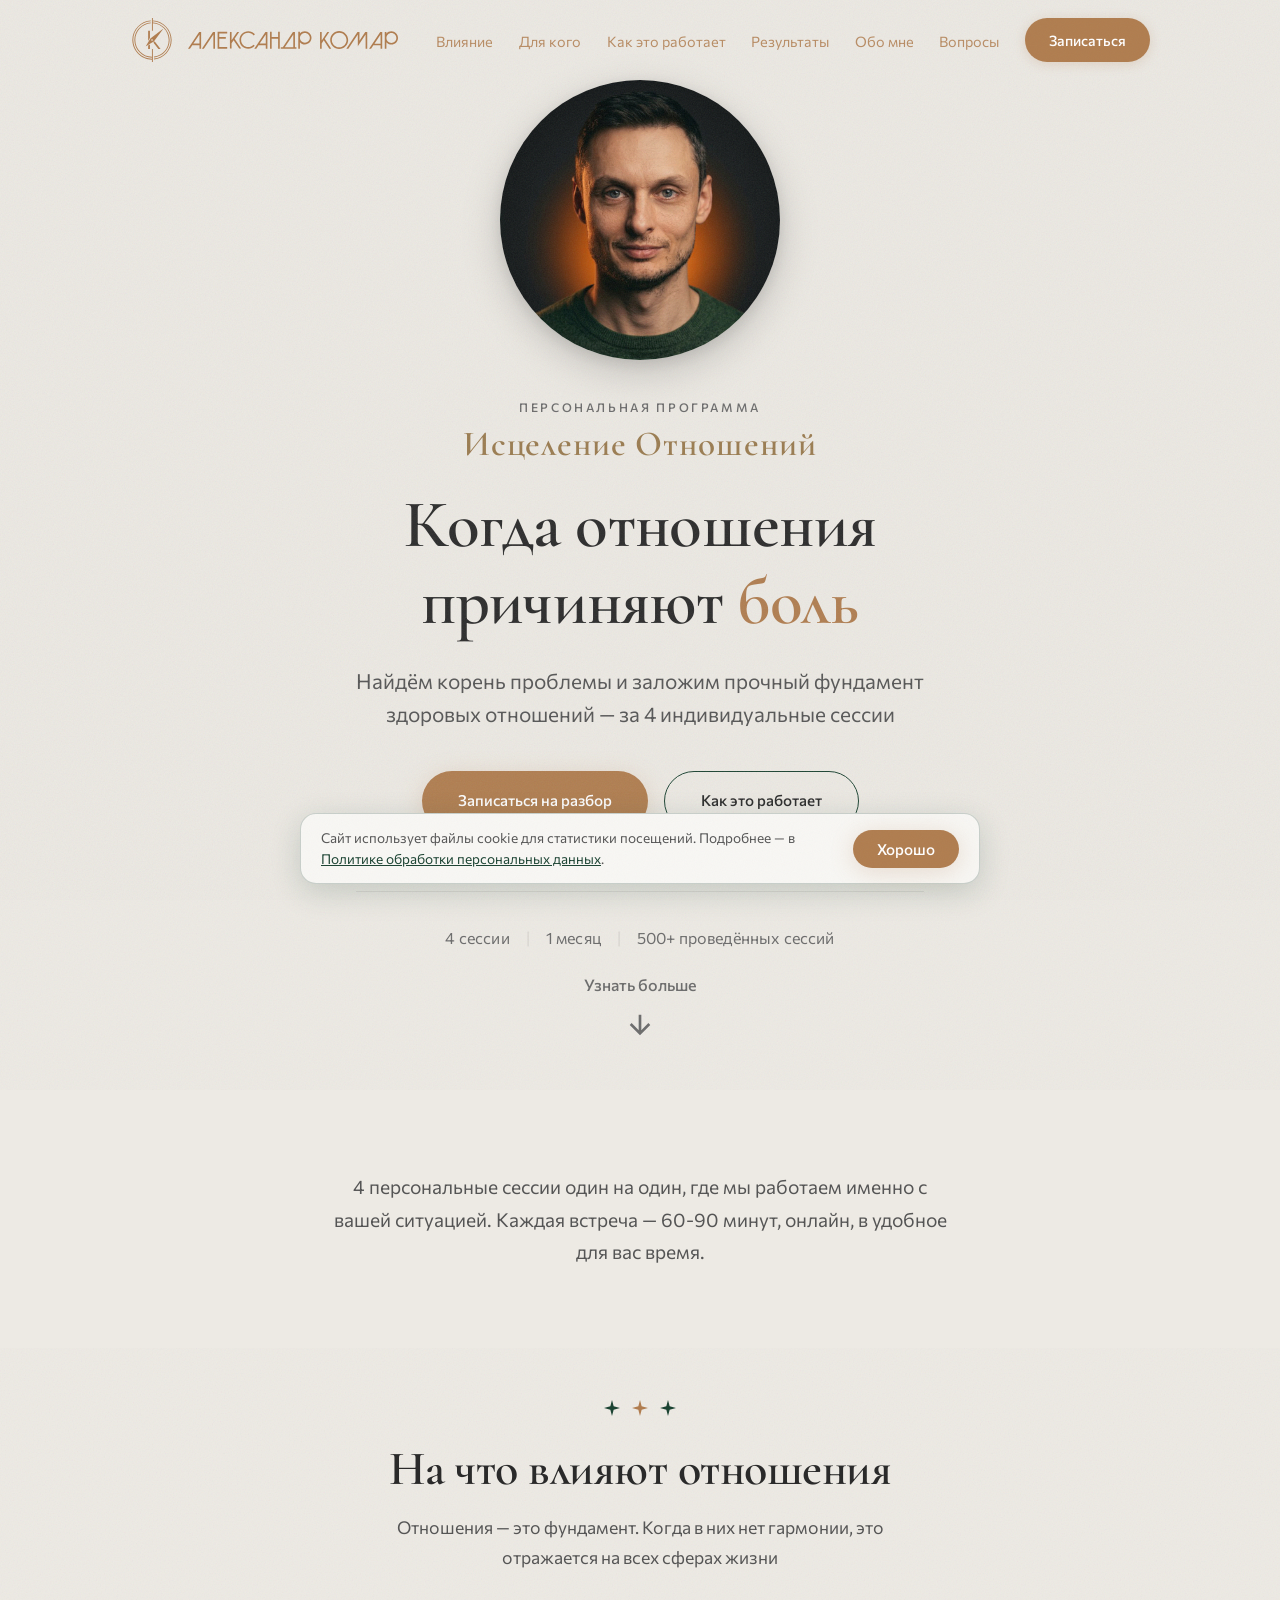
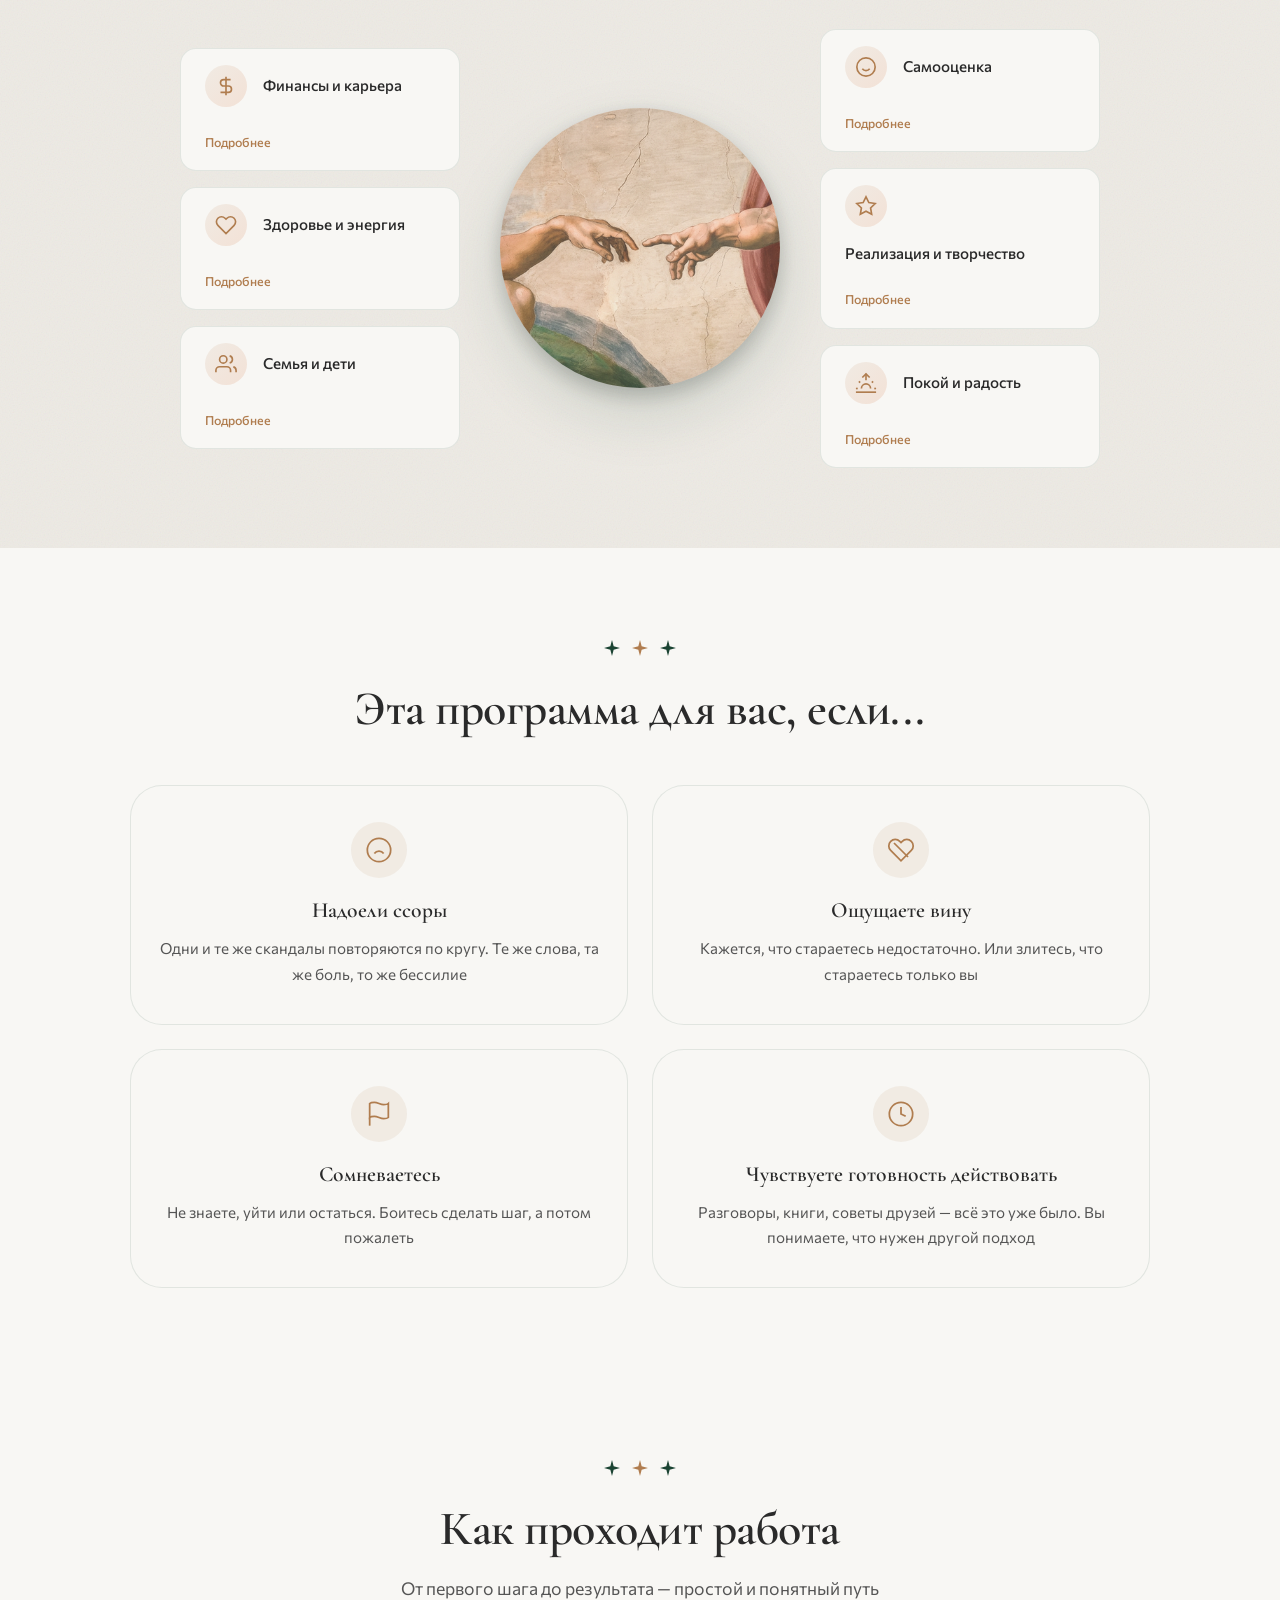
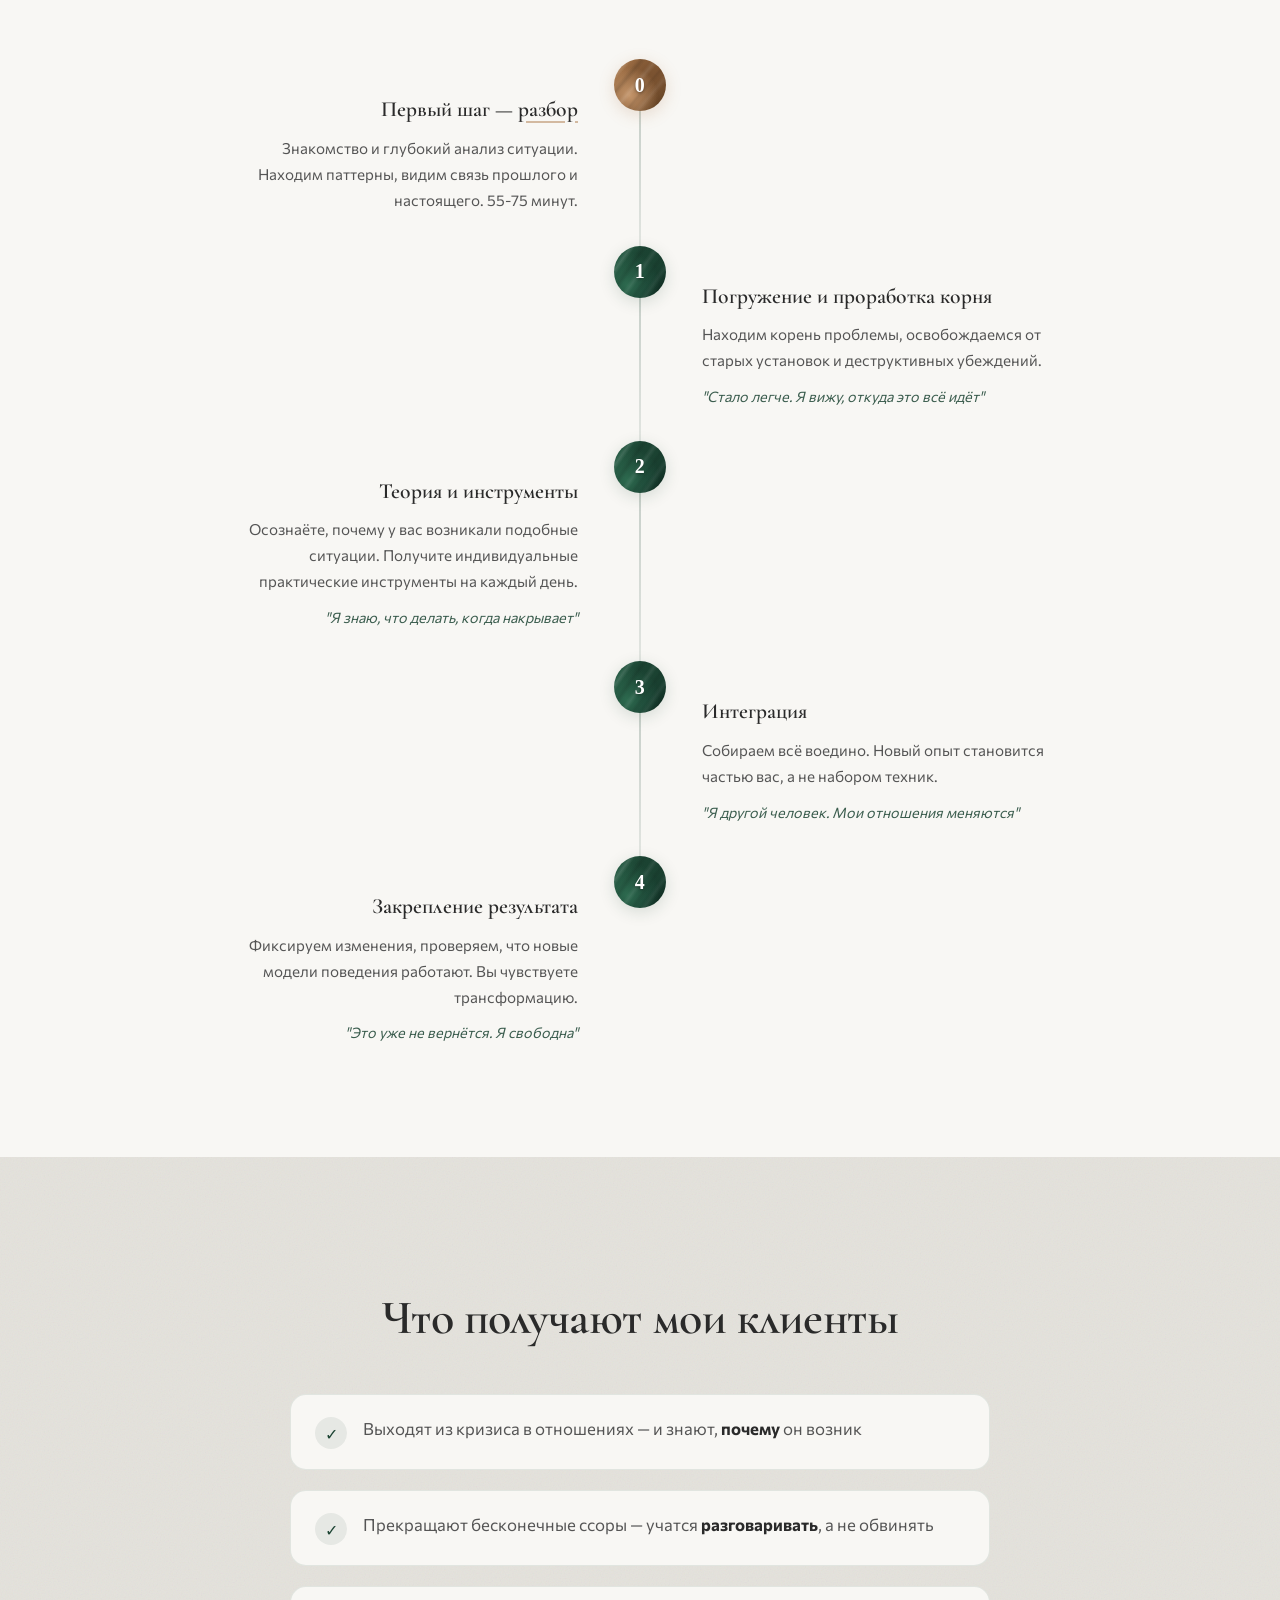
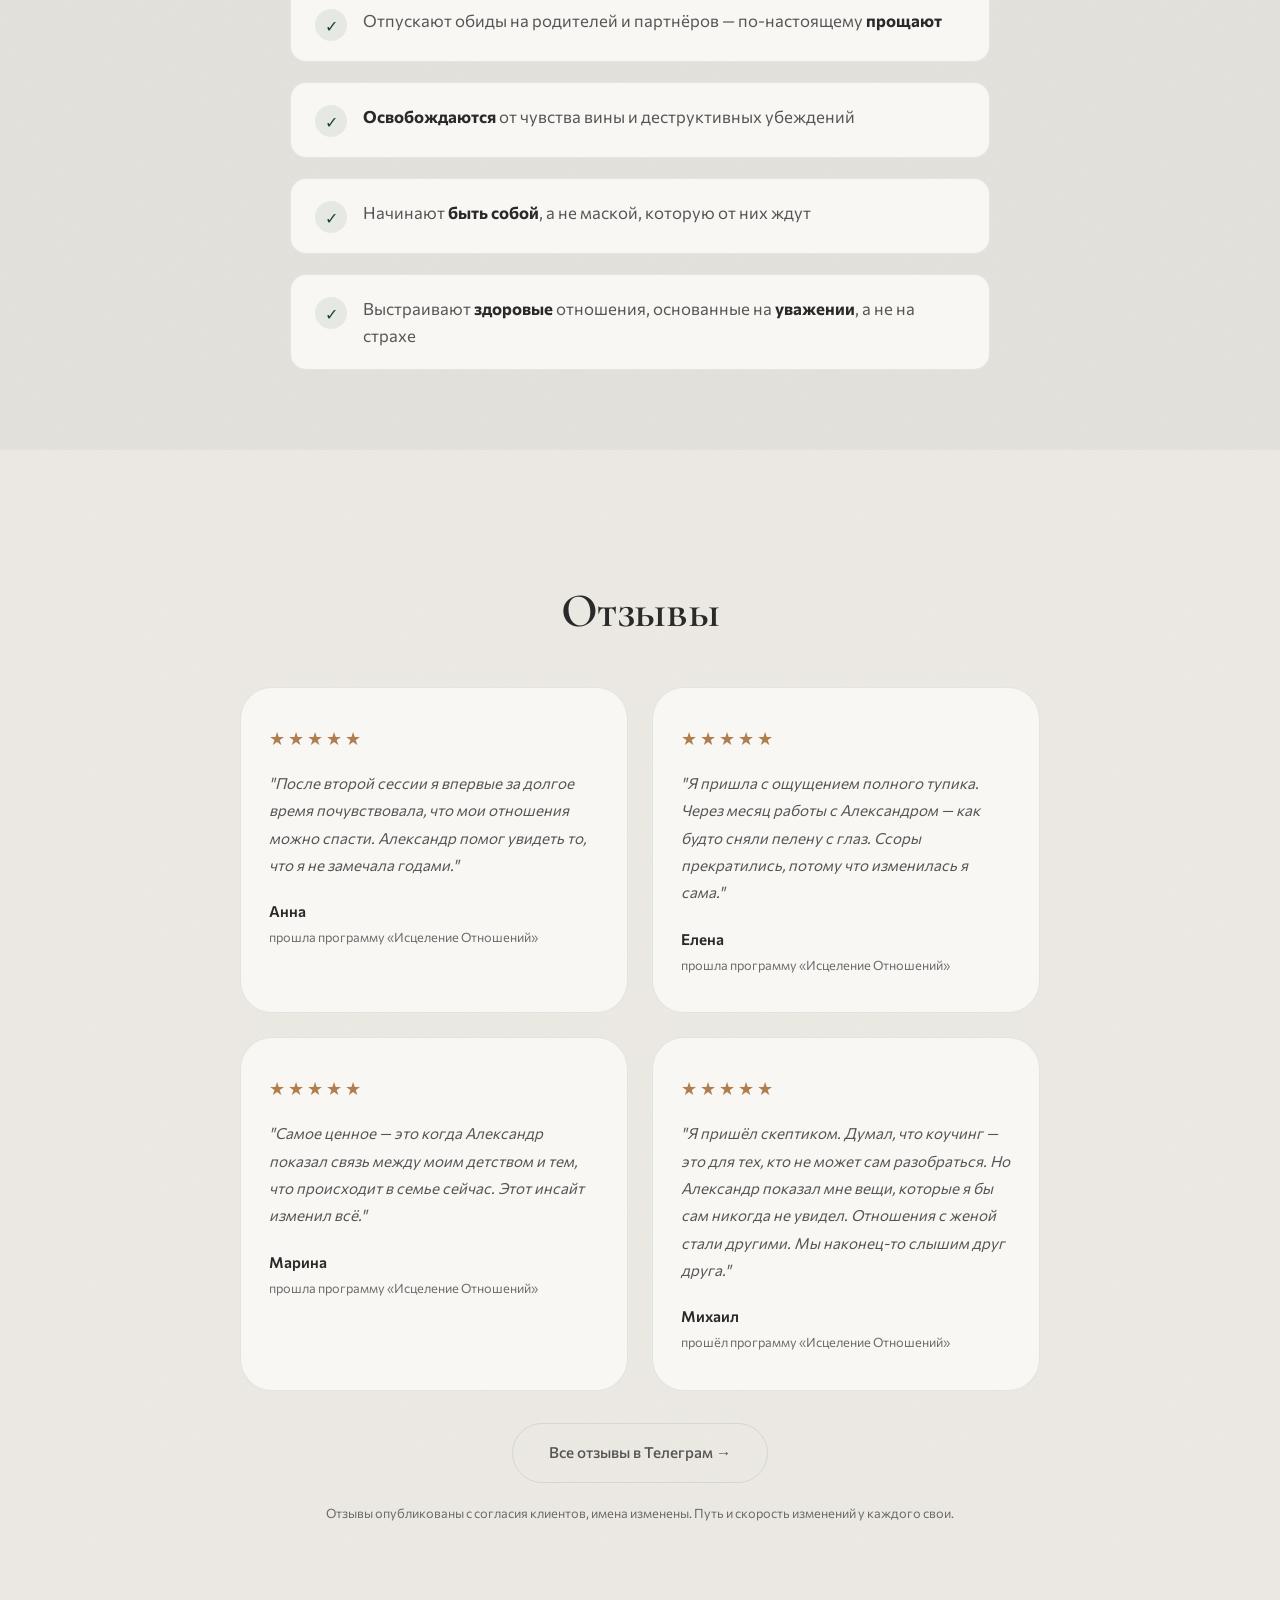
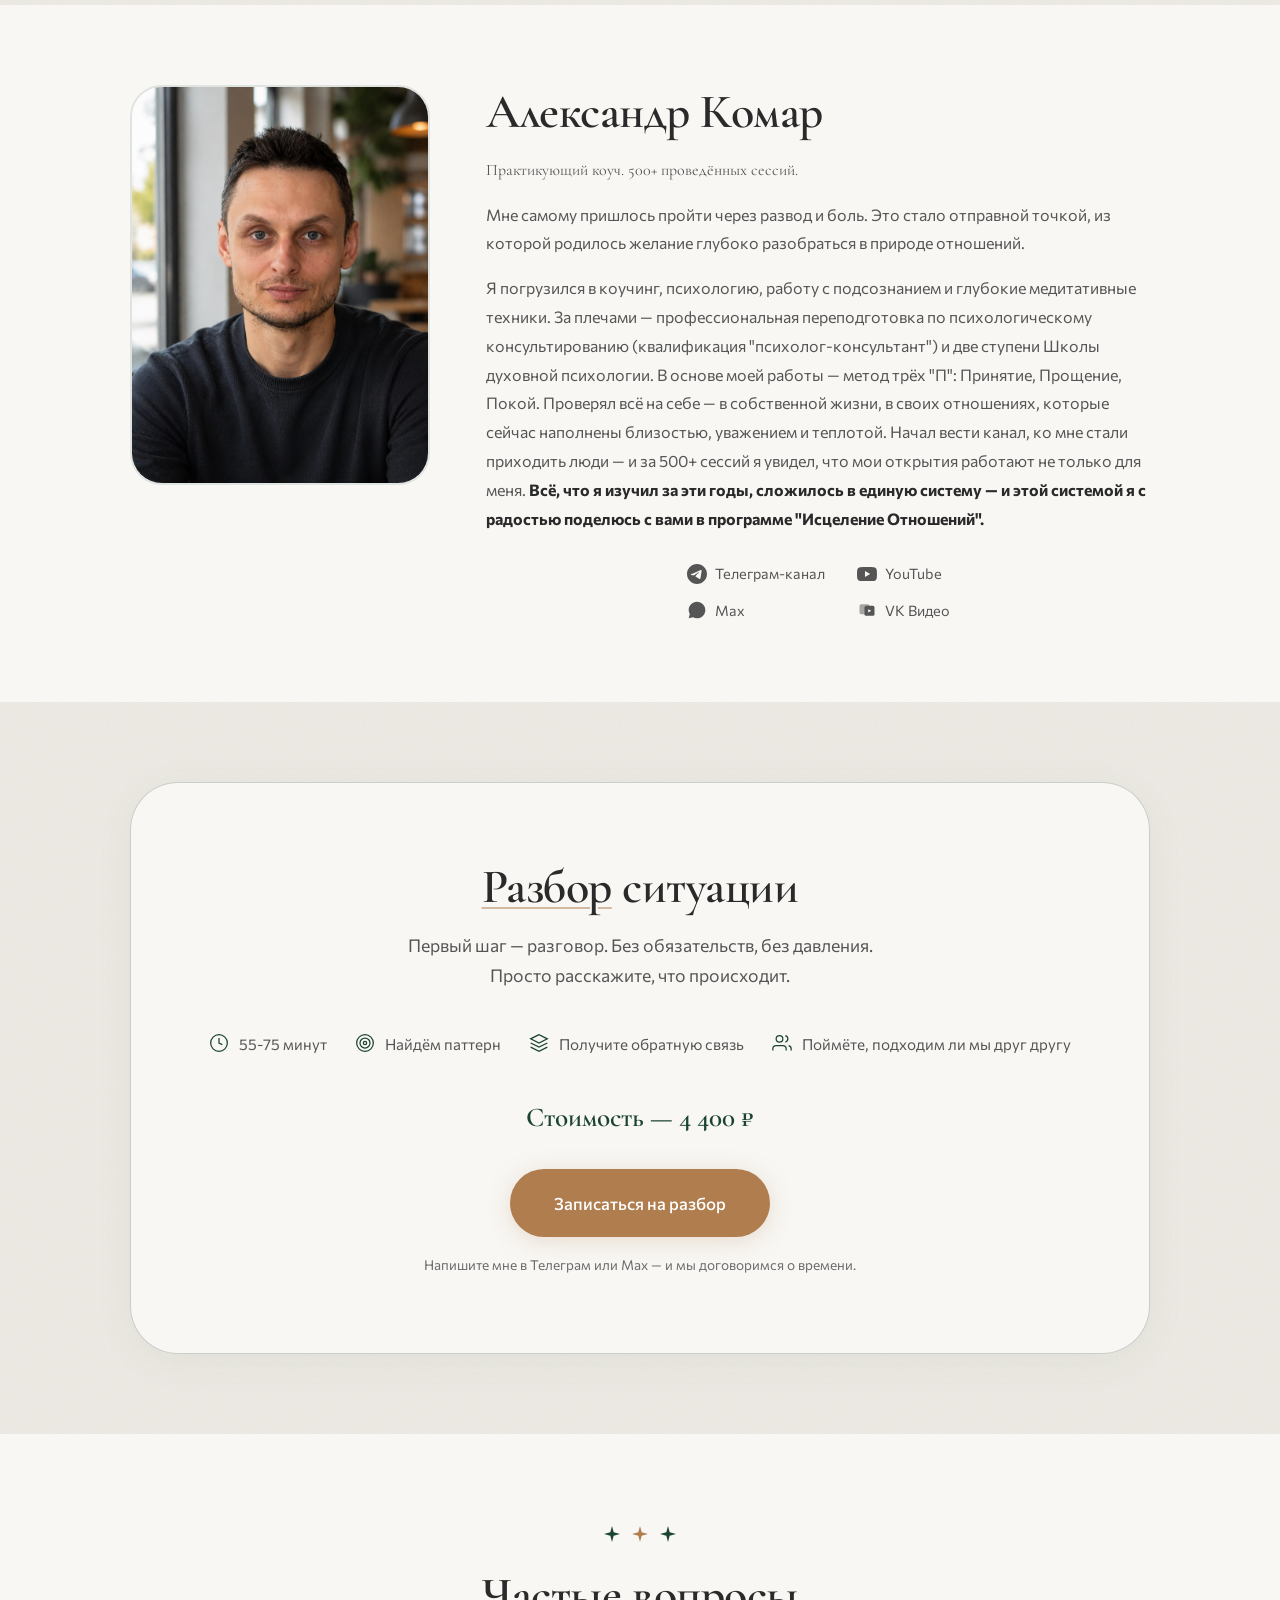
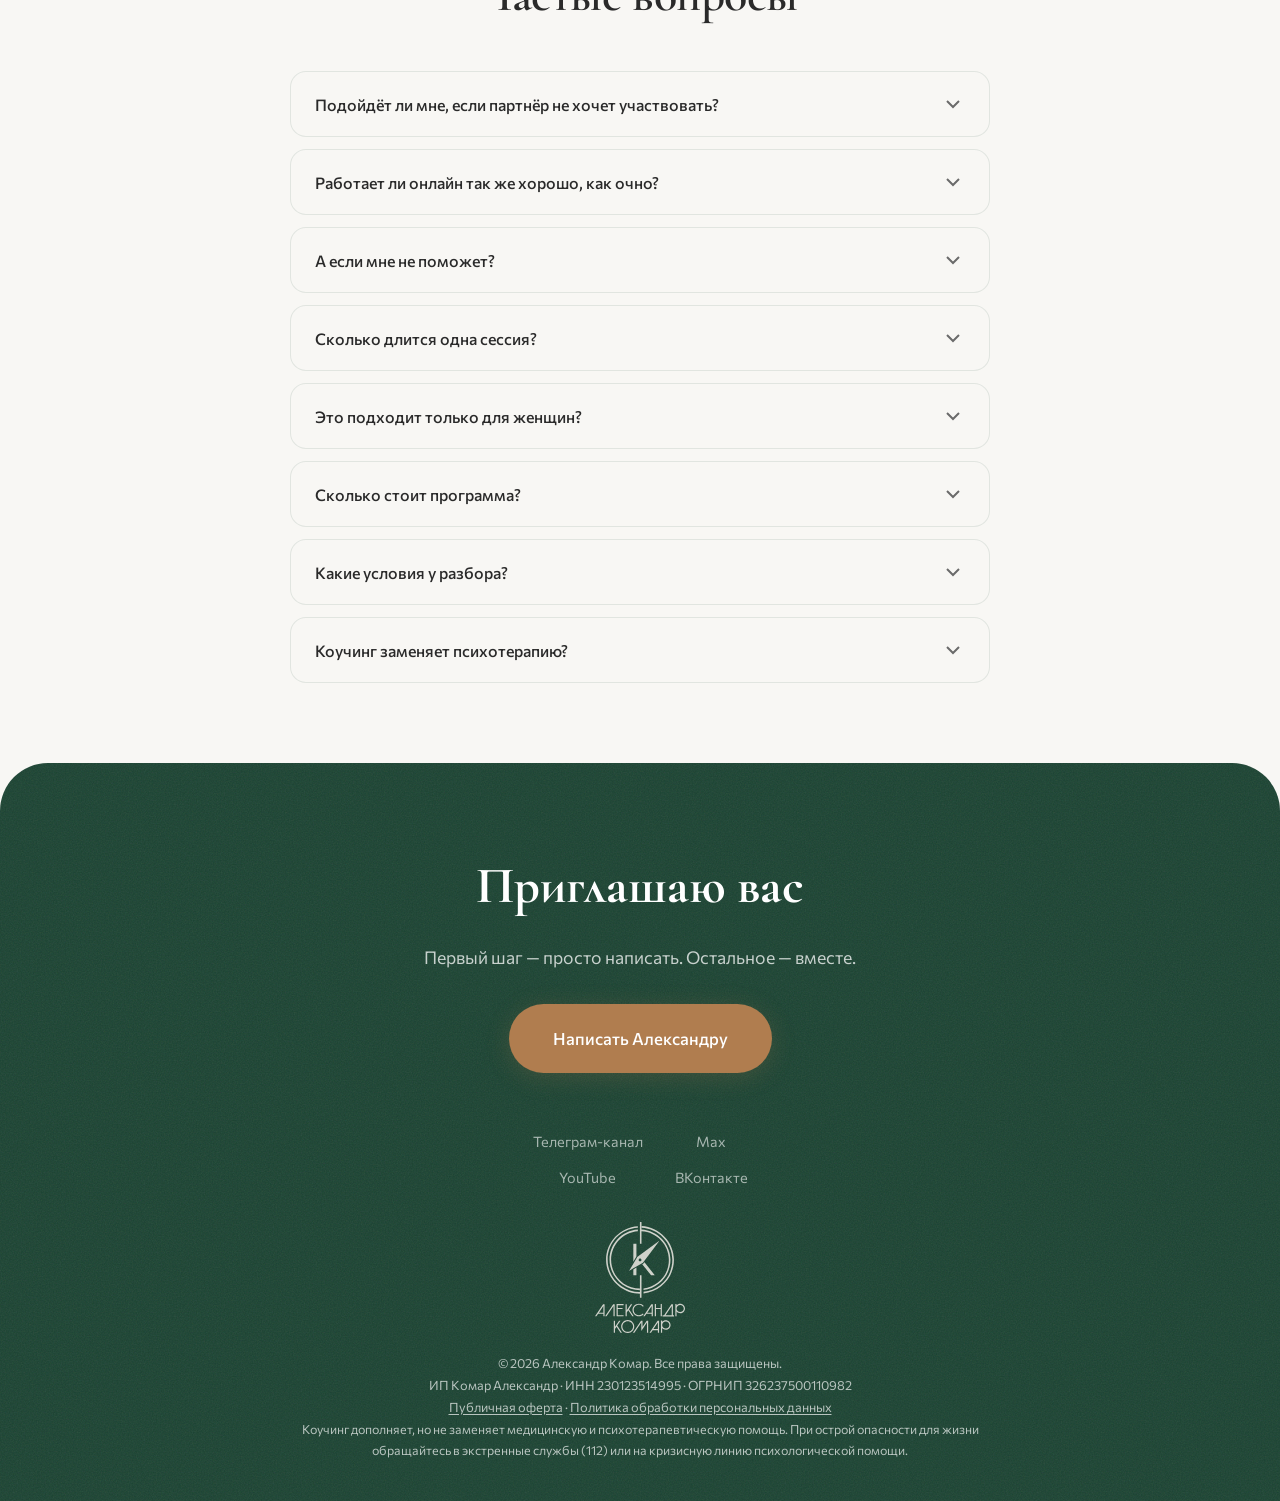
==== commit cd8e7b1a: "Пакет 4 аудита (волна 2): дисклеймер отзывов, мед-дисклеймер в подвал и FAQ, 'как правило' вместо 'н" ====
--- a/index.html
+++ b/index.html
@@ -23,8 +23,8 @@
     <link rel="apple-touch-icon" href="img/apple-touch-icon.png">
     <link rel="preconnect" href="https://fonts.googleapis.com">
     <link rel="preconnect" href="https://fonts.gstatic.com" crossorigin>
-    <link href="https://fonts.googleapis.com/css2?family=Cormorant+Garamond:wght@400;600;700&family=Commissioner:wght@300;400;500;600&display=swap" rel="stylesheet">
-    <link rel="stylesheet" href="style.css?v=31">
+    <link href="https://fonts.googleapis.com/css2?family=Cormorant+Garamond:wght@400;600;700&family=Commissioner:ital,wght@0,300;0,400;0,500;0,600;1,400&display=swap" rel="stylesheet">
+    <link rel="stylesheet" href="style.css?v=32">
 
     <!-- Schema.org JSON-LD -->
     <script type="application/ld+json">
@@ -64,7 +64,7 @@
               "name": "Подойдёт ли мне, если партнёр не хочет участвовать?",
               "acceptedAnswer": {
                 "@type": "Answer",
-                "text": "Да. Работа идёт с вами — с вашими реакциями, убеждениями, моделями поведения. Когда меняетесь вы — неизбежно меняется динамика отношений. Партнёру не нужно участвовать."
+                "text": "Да. Работа идёт с вами — с вашими реакциями, убеждениями, моделями поведения. Когда меняетесь вы — как правило, меняется и динамика отношений. Партнёру не нужно участвовать."
               }
             },
             {
@@ -114,6 +114,14 @@
                 "@type": "Answer",
                 "text": "Разбор длится 55-75 минут и проходит онлайн по видеосвязи. Оплата — по счёту заранее (4 400 ₽), чек придёт на почту. Перенести встречу можно, предупредив за 24 часа. Если передумаете до проведения разбора — верну 100% оплаты. Подробнее — на странице \"Условия проведения разбора\"."
               }
+            },
+            {
+              "@type": "Question",
+              "name": "Коучинг заменяет психотерапию?",
+              "acceptedAnswer": {
+                "@type": "Answer",
+                "text": "Нет. Коучинг — это работа с вашими реакциями, убеждениями и выборами в отношениях. Он дополняет, но не заменяет помощь врача или психотерапевта. Если вам сейчас по-настоящему тяжело — начните с поддержки специалиста, а когда появится опора, возвращайтесь: работа с отношениями пойдёт легче. При угрозе жизни звоните 112."
+              }
             }
           ]
         }
@@ -529,6 +537,7 @@
                     Все отзывы в Телеграм →
                 </a>
             </div>
+            <p class="testimonials__disclaimer reveal">Отзывы опубликованы с согласия клиентов, имена изменены. Путь и скорость изменений у каждого свои.</p>
         </div>
     </section>
 
@@ -607,66 +616,75 @@
             <h2 class="section__title reveal">Частые вопросы</h2>
             <div class="faq__list">
                 <div class="faq__item reveal">
-                    <button class="faq__question" aria-expanded="false">
+                    <button class="faq__question" aria-expanded="false" aria-controls="faq-answer-1">
                         <span>Подойдёт ли мне, если партнёр не хочет участвовать?</span>
                         <svg class="faq__chevron" width="24" height="24" viewBox="0 0 24 24" fill="none" stroke="currentColor" stroke-width="2"><path d="M6 9l6 6 6-6"/></svg>
                     </button>
-                    <div class="faq__answer">
-                        <p>Да. Работа идёт с вами — с вашими реакциями, убеждениями, моделями поведения. Когда меняетесь вы — неизбежно меняется динамика отношений. Партнёру не нужно участвовать.</p>
+                    <div class="faq__answer" id="faq-answer-1">
+                        <p>Да. Работа идёт с вами — с вашими реакциями, убеждениями, моделями поведения. Когда меняетесь вы — как правило, меняется и динамика отношений. Партнёру не нужно участвовать.</p>
                     </div>
                 </div>
                 <div class="faq__item reveal">
-                    <button class="faq__question" aria-expanded="false">
+                    <button class="faq__question" aria-expanded="false" aria-controls="faq-answer-2">
                         <span>Работает ли онлайн так же хорошо, как очно?</span>
                         <svg class="faq__chevron" width="24" height="24" viewBox="0 0 24 24" fill="none" stroke="currentColor" stroke-width="2"><path d="M6 9l6 6 6-6"/></svg>
                     </button>
-                    <div class="faq__answer">
+                    <div class="faq__answer" id="faq-answer-2">
                         <p>Да, все мои сессии происходят онлайн, а результаты не отличаются от очных сессий. Единственное условие — спокойное место, где вас никто не потревожит.</p>
                     </div>
                 </div>
                 <div class="faq__item reveal">
-                    <button class="faq__question" aria-expanded="false">
+                    <button class="faq__question" aria-expanded="false" aria-controls="faq-answer-3">
                         <span>А если мне не поможет?</span>
                         <svg class="faq__chevron" width="24" height="24" viewBox="0 0 24 24" fill="none" stroke="currentColor" stroke-width="2"><path d="M6 9l6 6 6-6"/></svg>
                     </button>
-                    <div class="faq__answer">
+                    <div class="faq__answer" id="faq-answer-3">
                         <p>Я не обещаю мгновенных результатов — многое в работе зависит от самого клиента. Но я ценю честность: именно для этого есть первая встреча — разбор, где мы оба поймём, подходим ли друг другу.</p>
                     </div>
                 </div>
                 <div class="faq__item reveal">
-                    <button class="faq__question" aria-expanded="false">
+                    <button class="faq__question" aria-expanded="false" aria-controls="faq-answer-4">
                         <span>Сколько длится одна сессия?</span>
                         <svg class="faq__chevron" width="24" height="24" viewBox="0 0 24 24" fill="none" stroke="currentColor" stroke-width="2"><path d="M6 9l6 6 6-6"/></svg>
                     </button>
-                    <div class="faq__answer">
+                    <div class="faq__answer" id="faq-answer-4">
                         <p>Разбор — 55-75 минут. Сессии программы — 60-90 минут. Мы не торопимся: правильные решения рождаются из ясности, а не из спешки.</p>
                     </div>
                 </div>
                 <div class="faq__item reveal">
-                    <button class="faq__question" aria-expanded="false">
+                    <button class="faq__question" aria-expanded="false" aria-controls="faq-answer-5">
                         <span>Это подходит только для женщин?</span>
                         <svg class="faq__chevron" width="24" height="24" viewBox="0 0 24 24" fill="none" stroke="currentColor" stroke-width="2"><path d="M6 9l6 6 6-6"/></svg>
                     </button>
-                    <div class="faq__answer">
+                    <div class="faq__answer" id="faq-answer-5">
                         <p>Ко мне обращаются и мужчины, и женщины. Чаще — женщины, но кризис в отношениях не зависит от пола. Если чувствуете, что пора что-то менять — напишите.</p>
                     </div>
                 </div>
                 <div class="faq__item reveal">
-                    <button class="faq__question" aria-expanded="false">
+                    <button class="faq__question" aria-expanded="false" aria-controls="faq-answer-6">
                         <span>Сколько стоит программа?</span>
                         <svg class="faq__chevron" width="24" height="24" viewBox="0 0 24 24" fill="none" stroke="currentColor" stroke-width="2"><path d="M6 9l6 6 6-6"/></svg>
                     </button>
-                    <div class="faq__answer">
+                    <div class="faq__answer" id="faq-answer-6">
                         <p>Стоимость программы "Исцеление Отношений" (4 сессии) — 55&nbsp;000&nbsp;₽. Доступна рассрочка от Т-Банка. Первый шаг — разбор вашей ситуации (4&nbsp;400&nbsp;₽), на котором мы обсудим все детали и поймём, подходим ли друг другу.</p>
                     </div>
                 </div>
                 <div class="faq__item reveal">
-                    <button class="faq__question" aria-expanded="false">
+                    <button class="faq__question" aria-expanded="false" aria-controls="faq-answer-7">
                         <span>Какие условия у разбора?</span>
                         <svg class="faq__chevron" width="24" height="24" viewBox="0 0 24 24" fill="none" stroke="currentColor" stroke-width="2"><path d="M6 9l6 6 6-6"/></svg>
                     </button>
-                    <div class="faq__answer">
+                    <div class="faq__answer" id="faq-answer-7">
                         <p>Разбор длится 55-75 минут и проходит онлайн по видеосвязи. Оплата — по счёту заранее (4&nbsp;400&nbsp;₽), чек придёт на почту. Перенести встречу можно, предупредив за 24 часа. Если передумаете до проведения разбора — верну 100% оплаты. Подробнее — на странице <a href="uslovia-razbora.html" target="_blank" rel="noopener">"Условия проведения разбора"</a>.</p>
+                    </div>
+                </div>
+                <div class="faq__item reveal">
+                    <button class="faq__question" aria-expanded="false" aria-controls="faq-answer-8">
+                        <span>Коучинг заменяет психотерапию?</span>
+                        <svg class="faq__chevron" width="24" height="24" viewBox="0 0 24 24" fill="none" stroke="currentColor" stroke-width="2"><path d="M6 9l6 6 6-6"/></svg>
+                    </button>
+                    <div class="faq__answer" id="faq-answer-8">
+                        <p>Нет. Коучинг — это работа с вашими реакциями, убеждениями и выборами в отношениях. Он дополняет, но не заменяет помощь врача или психотерапевта. Если вам сейчас по-настоящему тяжело — начните с поддержки специалиста, а когда появится опора, возвращайтесь: работа с отношениями пойдёт легче. При угрозе жизни звоните 112.</p>
                     </div>
                 </div>
             </div>
@@ -693,6 +711,7 @@
             <p class="footer__copy">© 2026 Александр Комар. Все права защищены.</p>
             <p class="footer__copy">ИП Комар Александр · ИНН 230123514995 · ОГРНИП 326237500110982<br>
             <a href="oferta.html" style="color: inherit;">Публичная оферта</a> · <a href="politika-pd.html" style="color: inherit;">Политика обработки персональных данных</a></p>
+            <p class="footer__copy footer__disclaimer">Коучинг дополняет, но не заменяет медицинскую и психотерапевтическую помощь. При острой опасности для жизни обращайтесь в экстренные службы (112) или на кризисную линию психологической помощи.</p>
         </div>
     </footer>
 
@@ -724,6 +743,6 @@
         <button class="btn btn--primary cookie-notice__btn" id="cookieNoticeBtn" type="button">Хорошо</button>
     </div>
 
-    <script src="app.js?v=3"></script>
+    <script src="app.js?v=4"></script>
 </body>
 </html>
--- a/style.css
+++ b/style.css
@@ -495,9 +495,10 @@
 /* Hero stats bar — horizontal inline */
 .hero__stats-bar {
     display: flex;
+    flex-wrap: wrap;
     align-items: center;
     justify-content: center;
-    gap: 16px;
+    gap: 8px 16px;
     padding-top: 32px;
     border-top: 1px solid rgba(0, 0, 0, 0.08);
     margin-top: 0;
@@ -509,6 +510,7 @@
     font-weight: 400;
     color: var(--text-muted);
     letter-spacing: 0.01em;
+    white-space: nowrap;
 }
 
 .hero__stats-bar-sep {
@@ -1305,6 +1307,13 @@
     margin-top: 32px;
 }
 
+.testimonials__disclaimer {
+    text-align: center;
+    margin-top: 20px;
+    font-size: 0.8rem;
+    color: var(--text-muted);
+}
+
 /* ===== ABOUT ===== */
 .about {
     background: var(--bg-surface);
@@ -2124,14 +2133,27 @@
     flex-shrink: 0;
 }
 
+.footer__disclaimer {
+    max-width: 720px;
+    margin-left: auto;
+    margin-right: auto;
+    font-size: 0.78rem;
+}
+
+/* На мобильном плашка остаётся однострочной и компактной — не перекрывает кнопку записи */
 @media (max-width: 560px) {
     .cookie-notice {
-        flex-direction: column;
-        align-items: stretch;
+        bottom: 10px;
         gap: 10px;
-        text-align: center;
+        padding: 10px 12px;
+        max-width: calc(100vw - 20px);
     }
     .cookie-notice p {
-        text-align: center;
-    }
-}
+        font-size: 0.74rem;
+        line-height: 1.35;
+    }
+    .cookie-notice__btn {
+        padding: 8px 14px;
+        font-size: 0.8rem;
+    }
+}
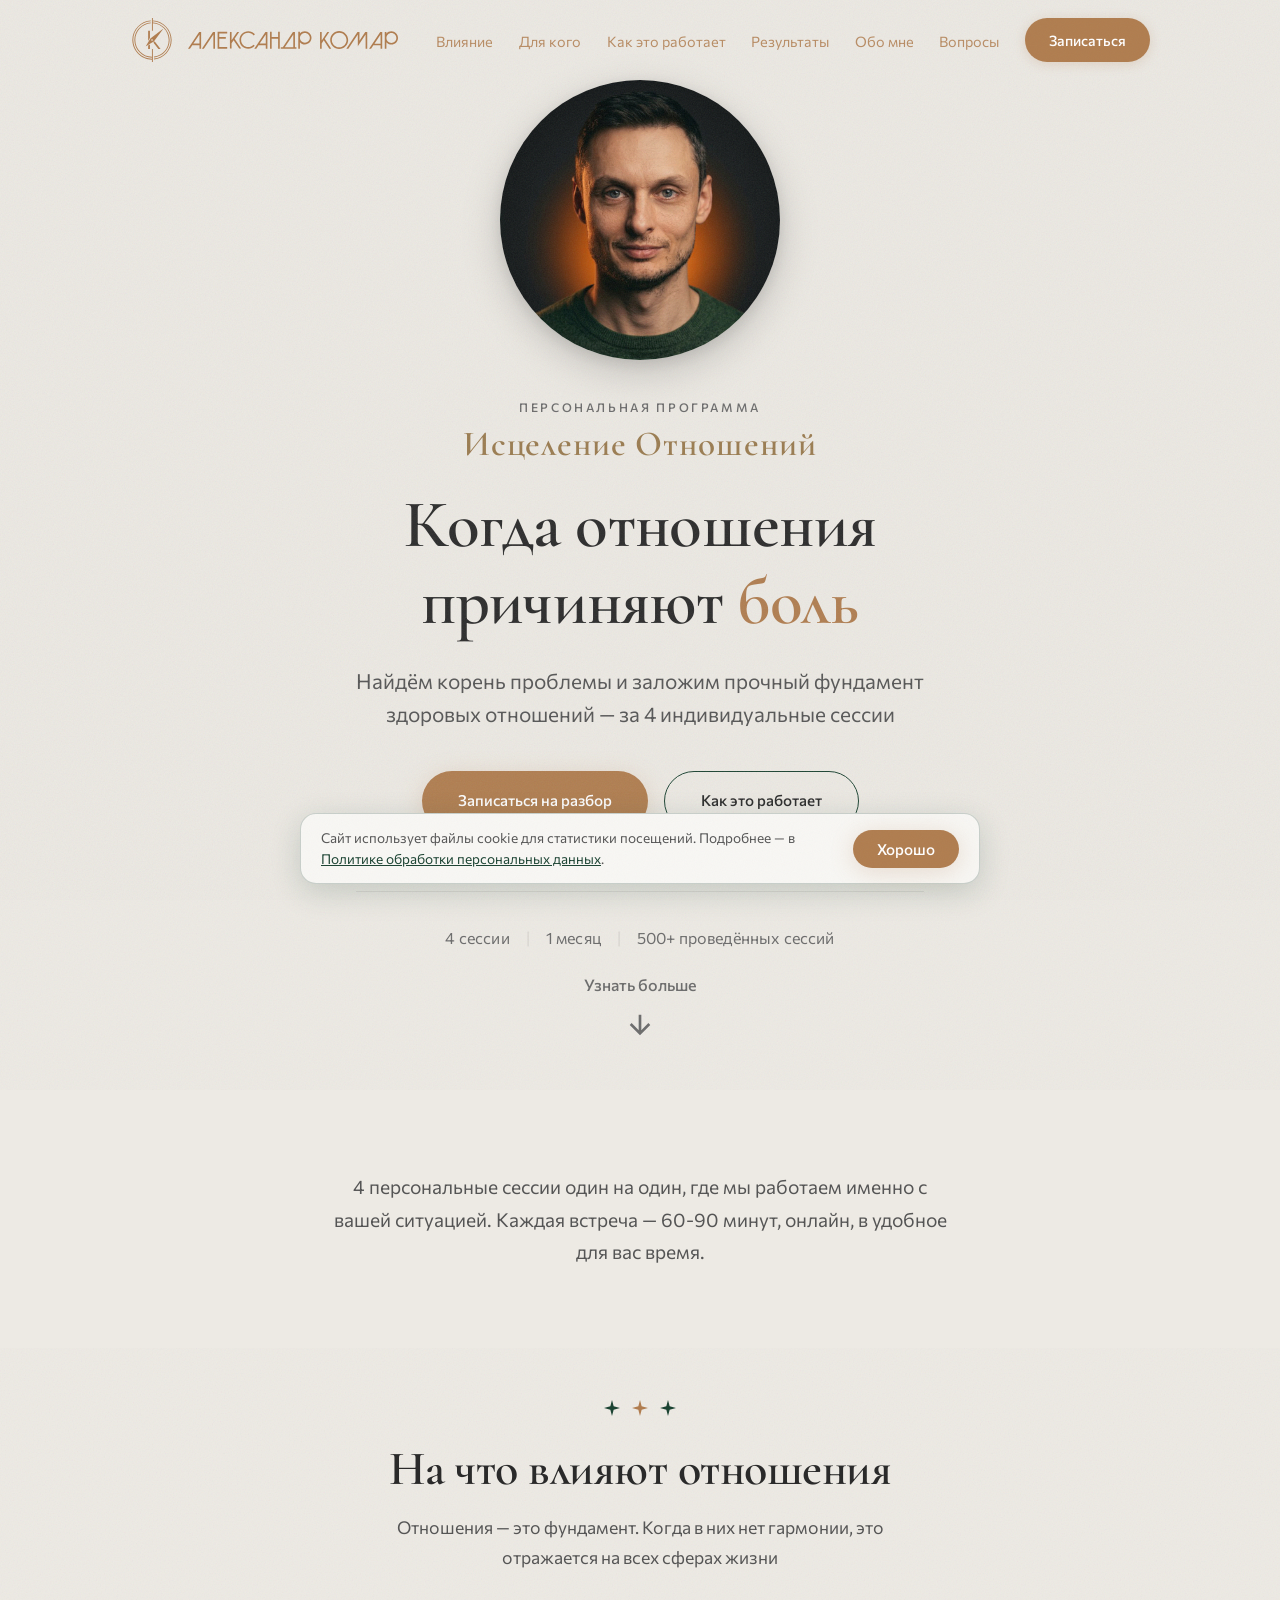
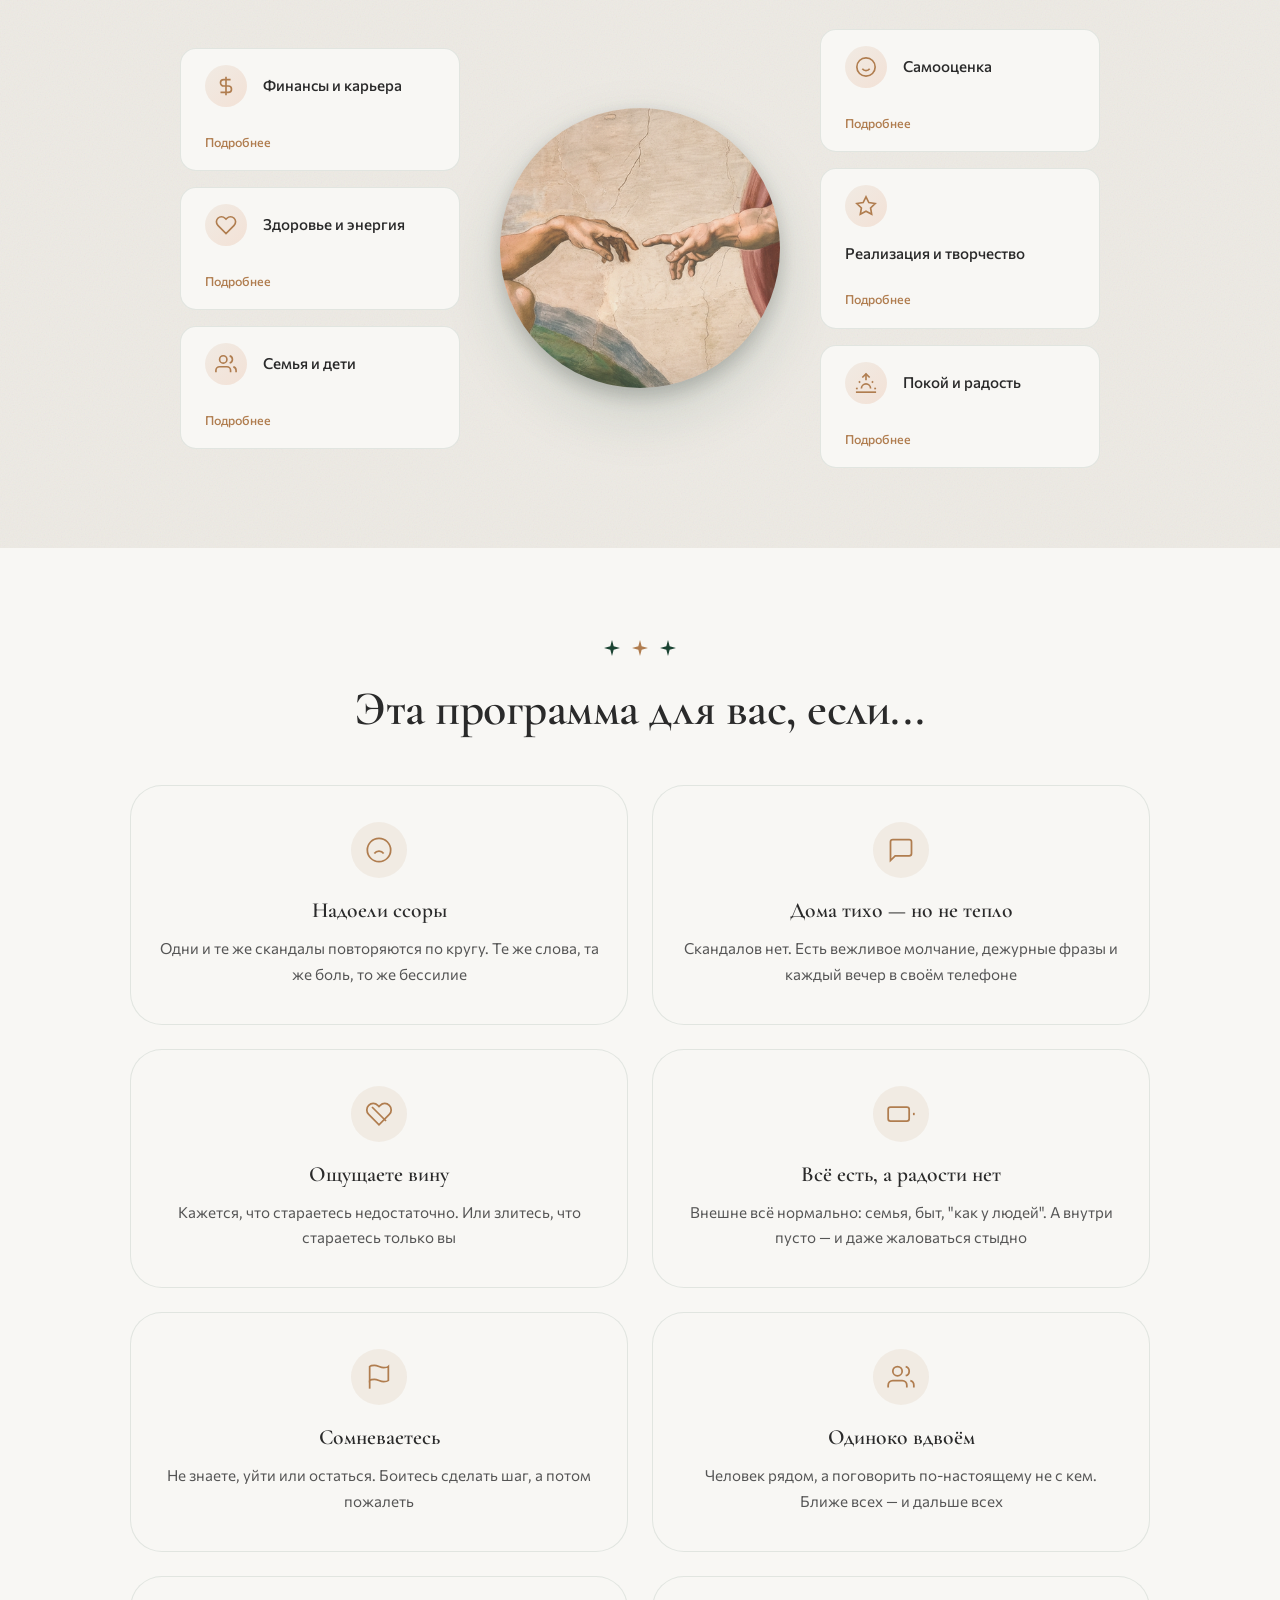
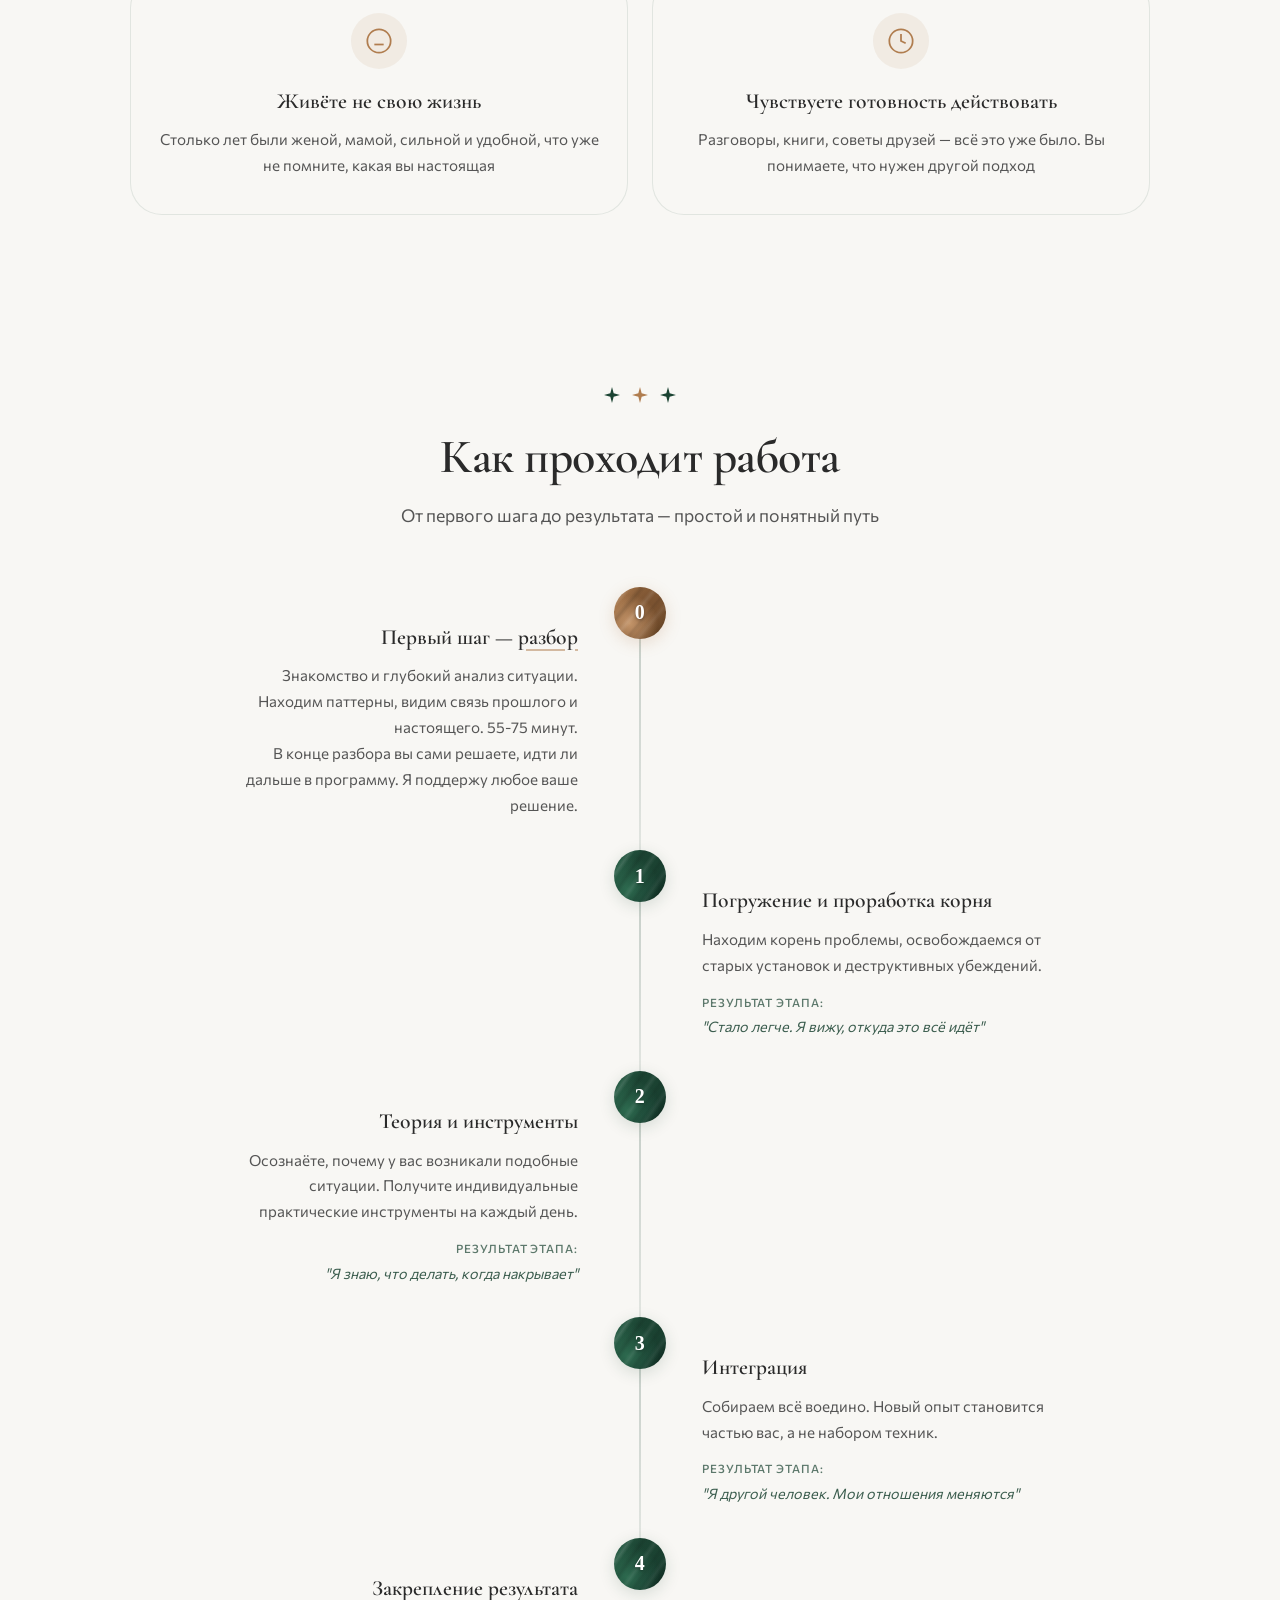
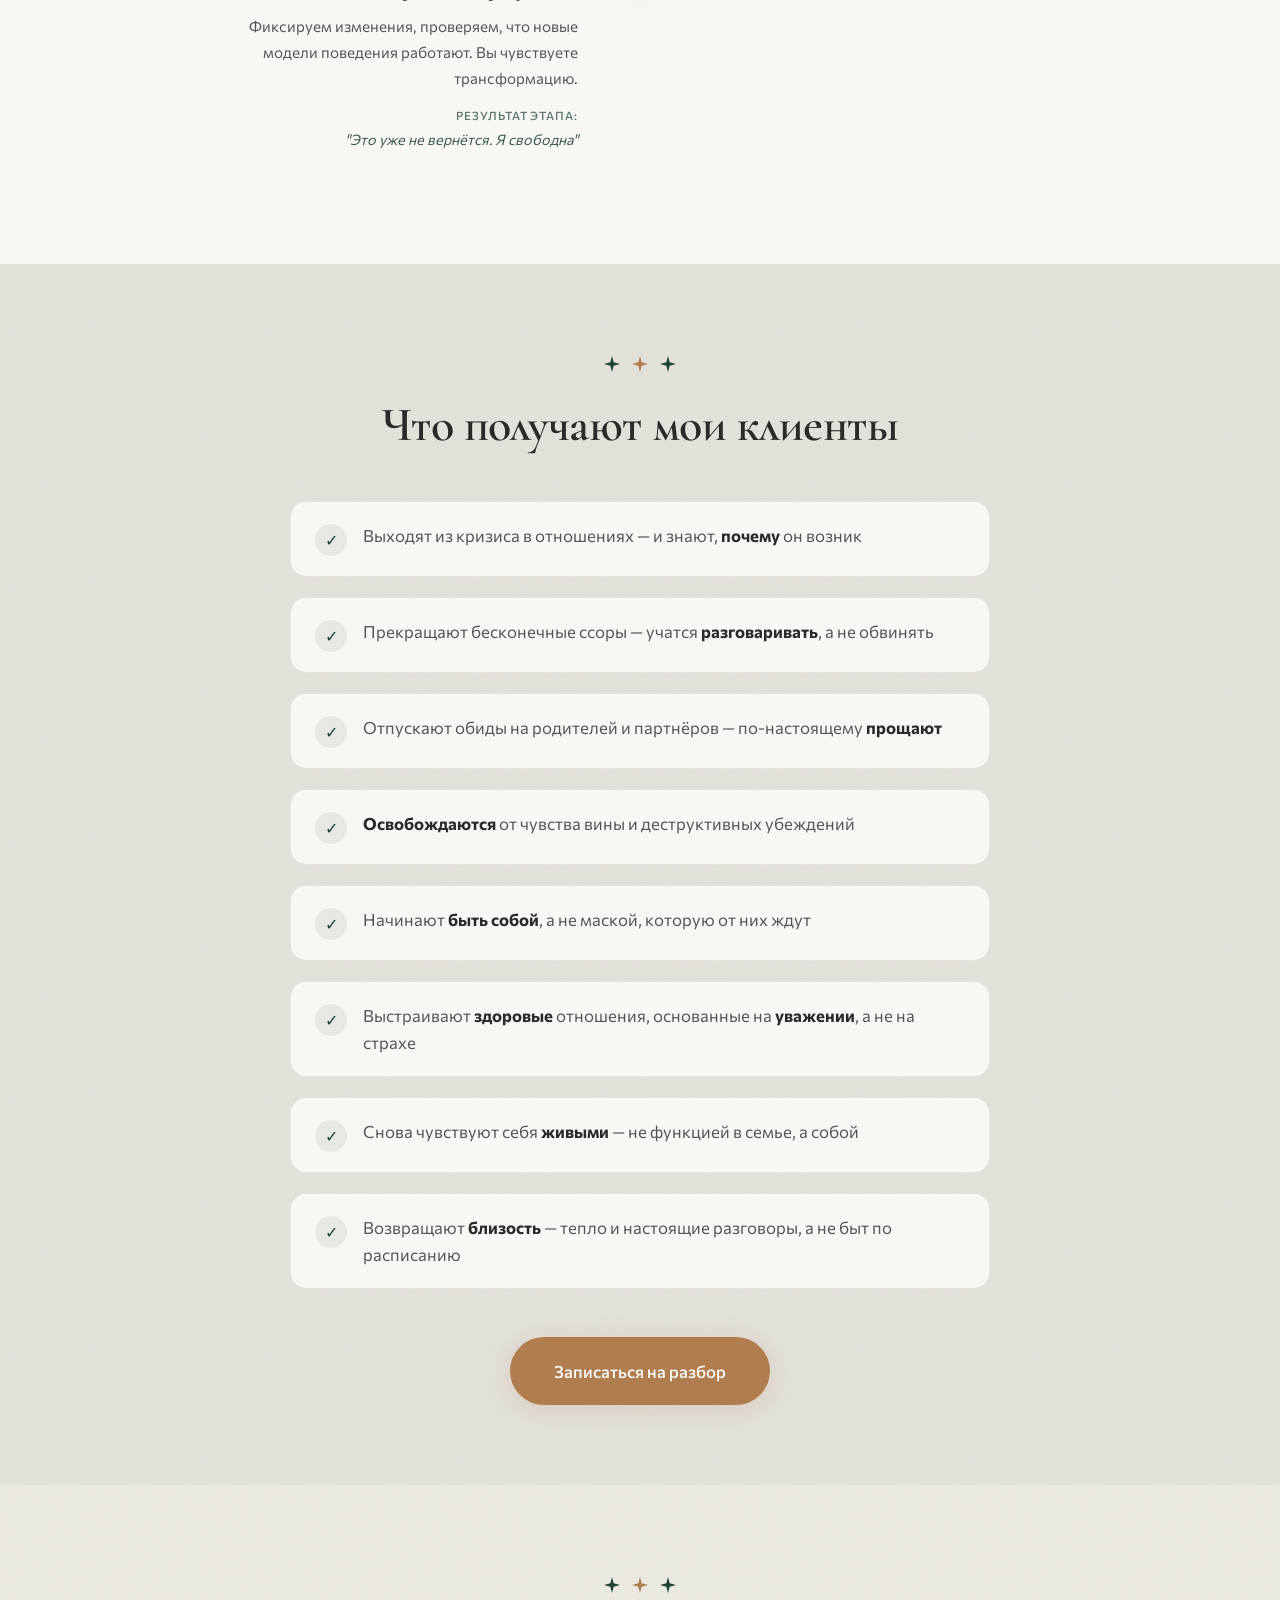
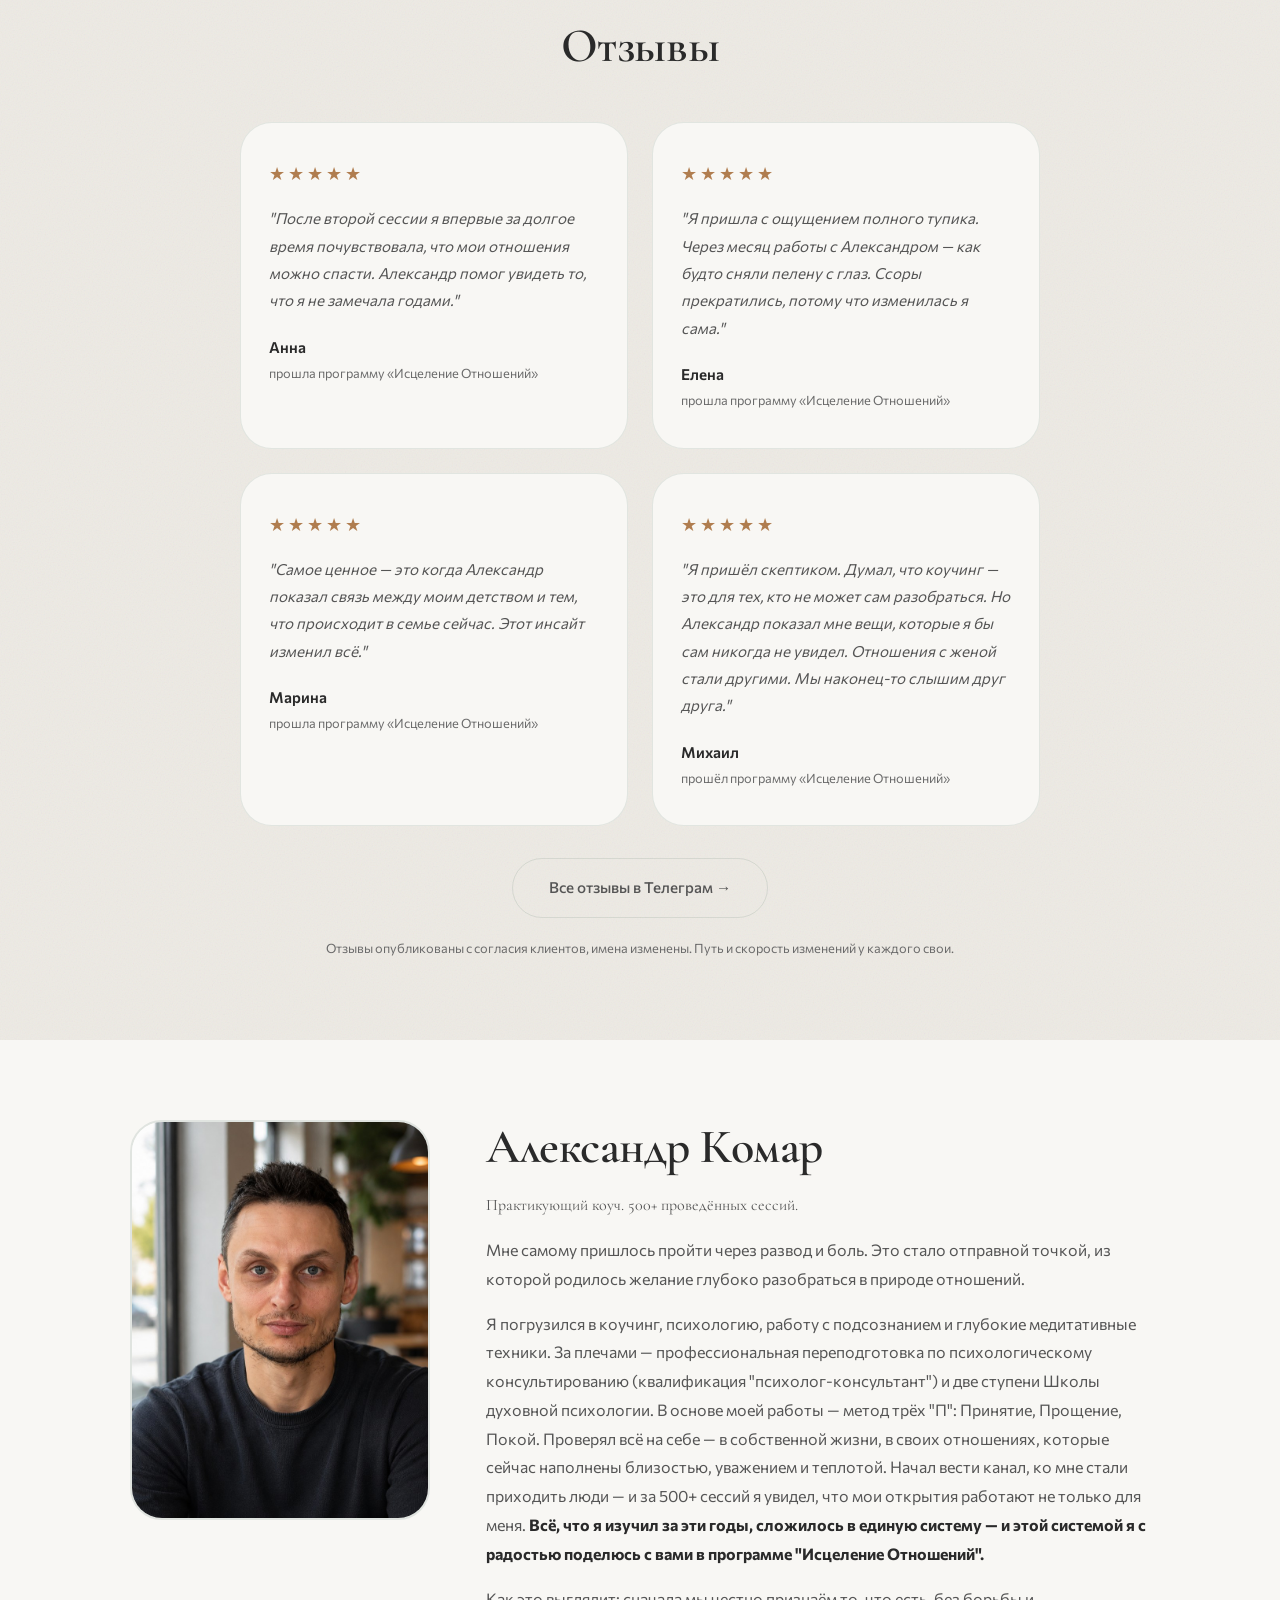
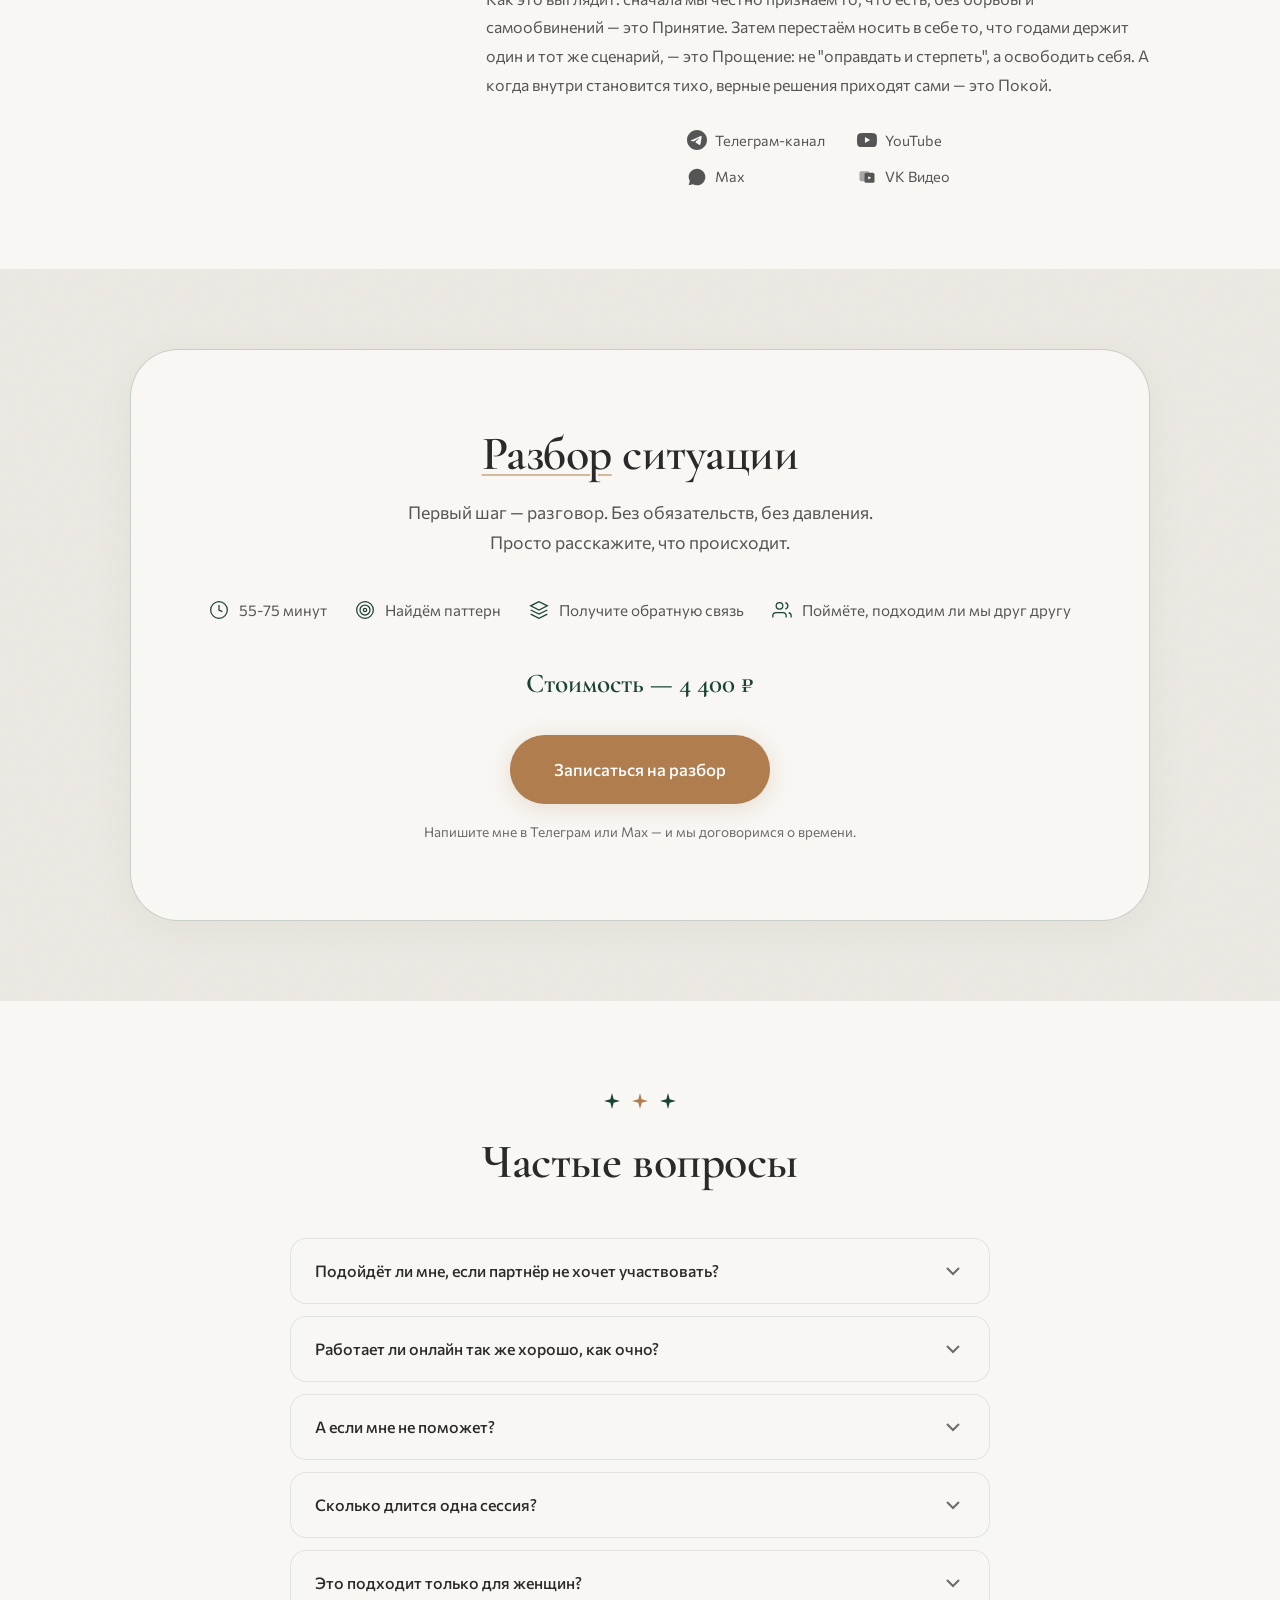
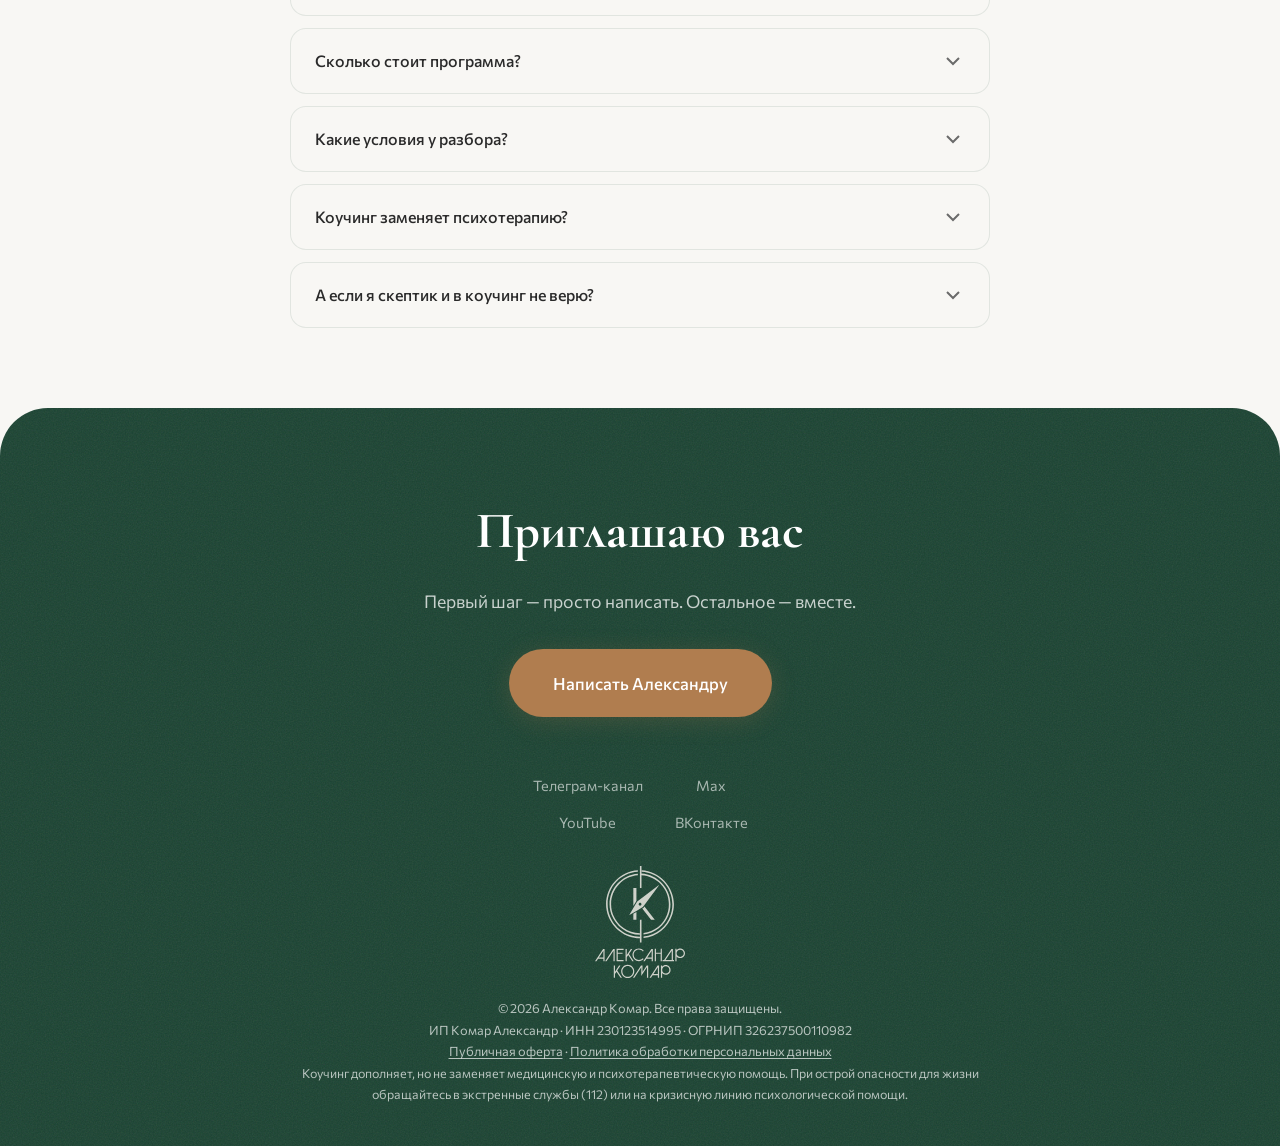
==== commit ca49ad7c: "Пакет 5 аудита: 8 карточек 'Для кого' (тихие боли), решение после разбора, лейблы 'Результат этапа'," ====
--- a/index.html
+++ b/index.html
@@ -24,7 +24,7 @@
     <link rel="preconnect" href="https://fonts.googleapis.com">
     <link rel="preconnect" href="https://fonts.gstatic.com" crossorigin>
     <link href="https://fonts.googleapis.com/css2?family=Cormorant+Garamond:wght@400;600;700&family=Commissioner:ital,wght@0,300;0,400;0,500;0,600;1,400&display=swap" rel="stylesheet">
-    <link rel="stylesheet" href="style.css?v=32">
+    <link rel="stylesheet" href="style.css?v=33">
 
     <!-- Schema.org JSON-LD -->
     <script type="application/ld+json">
@@ -120,7 +120,15 @@
               "name": "Коучинг заменяет психотерапию?",
               "acceptedAnswer": {
                 "@type": "Answer",
-                "text": "Нет. Коучинг — это работа с вашими реакциями, убеждениями и выборами в отношениях. Он дополняет, но не заменяет помощь врача или психотерапевта. Если вам сейчас по-настоящему тяжело — начните с поддержки специалиста, а когда появится опора, возвращайтесь: работа с отношениями пойдёт легче. При угрозе жизни звоните 112."
+                "text": "Нет — это разные инструменты, и один не отменяет другой. Коучинг может помочь, даже когда по-настоящему тяжело. Но он не заменяет назначенное лечение, если оно требуется. А если вы на грани срыва или появляются пугающие мысли — сначала поддержка врача или психотерапевта. Берегите себя: при угрозе жизни звоните 112."
+              }
+            },
+            {
+              "@type": "Question",
+              "name": "А если я скептик и в коучинг не верю?",
+              "acceptedAnswer": {
+                "@type": "Answer",
+                "text": "Скепсис — здоровая позиция, и вера здесь не нужна. Работа идёт с конкретным: вашими реакциями, установками, повторяющимися сценариями — это видно и проверяется в жизни, а не принимается на веру. Для того и разбор: один разговор, после которого вы сами решите, есть ли в этом польза."
               }
             }
           ]
@@ -161,6 +169,7 @@
                     <img src="img/logo/logo_text_sand.svg" alt="" aria-hidden="true" class="nav__logo-img nav__logo-img--scrolled">
                 </span>
             </a>
+            <a href="#" class="nav__cta nav__cta--mobile" onclick="openMessengerModal(); return false;">Записаться</a>
             <button class="nav__toggle" id="navToggle" aria-label="Меню" aria-expanded="false">
                 <span></span><span></span><span></span>
             </button>
@@ -355,10 +364,24 @@
                 </div>
                 <div class="for-whom__card reveal">
                     <div class="for-whom__icon">
+                        <svg width="28" height="28" viewBox="0 0 24 24" fill="none" stroke="currentColor" stroke-width="1.5"><path d="M21 15a2 2 0 01-2 2H7l-4 4V5a2 2 0 012-2h14a2 2 0 012 2z"/></svg>
+                    </div>
+                    <h3>Дома тихо — но не тепло</h3>
+                    <p>Скандалов нет. Есть вежливое молчание, дежурные фразы и каждый вечер в своём телефоне</p>
+                </div>
+                <div class="for-whom__card reveal">
+                    <div class="for-whom__icon">
                         <svg width="28" height="28" viewBox="0 0 24 24" fill="none" stroke="currentColor" stroke-width="1.5"><path d="M20.84 4.61a5.5 5.5 0 00-7.78 0L12 5.67l-1.06-1.06a5.5 5.5 0 00-7.78 7.78l1.06 1.06L12 21.23l7.78-7.78 1.06-1.06a5.5 5.5 0 000-7.78z"/><line x1="6" y1="6" x2="18" y2="18"/></svg>
                     </div>
                     <h3>Ощущаете вину</h3>
                     <p>Кажется, что стараетесь недостаточно. Или злитесь, что стараетесь только вы</p>
+                </div>
+                <div class="for-whom__card reveal">
+                    <div class="for-whom__icon">
+                        <svg width="28" height="28" viewBox="0 0 24 24" fill="none" stroke="currentColor" stroke-width="1.5"><rect x="1" y="6" width="18" height="12" rx="2" ry="2"/><line x1="23" y1="13" x2="23" y2="11"/></svg>
+                    </div>
+                    <h3>Всё есть, а радости нет</h3>
+                    <p>Внешне всё нормально: семья, быт, "как у людей". А внутри пусто — и даже жаловаться стыдно</p>
                 </div>
                 <div class="for-whom__card reveal">
                     <div class="for-whom__icon">
@@ -366,6 +389,20 @@
                     </div>
                     <h3>Сомневаетесь</h3>
                     <p>Не знаете, уйти или остаться. Боитесь сделать шаг, а потом пожалеть</p>
+                </div>
+                <div class="for-whom__card reveal">
+                    <div class="for-whom__icon">
+                        <svg width="28" height="28" viewBox="0 0 24 24" fill="none" stroke="currentColor" stroke-width="1.5"><path d="M17 21v-2a4 4 0 00-4-4H5a4 4 0 00-4 4v2"/><circle cx="9" cy="7" r="4"/><path d="M23 21v-2a4 4 0 00-3-3.87"/><path d="M16 3.13a4 4 0 010 7.75"/></svg>
+                    </div>
+                    <h3>Одиноко вдвоём</h3>
+                    <p>Человек рядом, а поговорить по-настоящему не с кем. Ближе всех — и дальше всех</p>
+                </div>
+                <div class="for-whom__card reveal">
+                    <div class="for-whom__icon">
+                        <svg width="28" height="28" viewBox="0 0 24 24" fill="none" stroke="currentColor" stroke-width="1.5"><circle cx="12" cy="12" r="10"/><line x1="8" y1="15" x2="16" y2="15"/><line x1="9" y1="9" x2="9.01" y2="9"/><line x1="15" y1="9" x2="15.01" y2="9"/></svg>
+                    </div>
+                    <h3>Живёте не свою жизнь</h3>
+                    <p>Столько лет были женой, мамой, сильной и удобной, что уже не помните, какая вы настоящая</p>
                 </div>
                 <div class="for-whom__card reveal">
                     <div class="for-whom__icon">
@@ -391,6 +428,7 @@
                     <div class="zigzag__content">
                         <h3>Первый шаг — <a href="uslovia-razbora.html" target="_blank" rel="noopener" class="accent-word link-uslovia">разбор</a></h3>
                         <p>Знакомство и глубокий анализ ситуации. Находим паттерны, видим связь прошлого и настоящего. 55-75 минут.</p>
+                        <p>В конце разбора вы сами решаете, идти ли дальше в программу. Я поддержу любое ваше решение.</p>
                     </div>
                     <div class="zigzag__timeline">
                         <div class="zigzag__number zigzag__number--accent">0</div>
@@ -409,6 +447,7 @@
                     <div class="zigzag__content">
                         <h3>Погружение и проработка корня</h3>
                         <p>Находим корень проблемы, освобождаемся от старых установок и деструктивных убеждений.</p>
+                        <span class="zigzag__quote-label">Результат этапа:</span>
                         <span class="zigzag__quote">"Стало легче. Я вижу, откуда это всё идёт"</span>
                     </div>
                 </div>
@@ -418,6 +457,7 @@
                     <div class="zigzag__content">
                         <h3>Теория и инструменты</h3>
                         <p>Осознаёте, почему у вас возникали подобные ситуации. Получите индивидуальные практические инструменты на каждый день.</p>
+                        <span class="zigzag__quote-label">Результат этапа:</span>
                         <span class="zigzag__quote">"Я знаю, что делать, когда накрывает"</span>
                     </div>
                     <div class="zigzag__timeline">
@@ -437,6 +477,7 @@
                     <div class="zigzag__content">
                         <h3>Интеграция</h3>
                         <p>Собираем всё воедино. Новый опыт становится частью вас, а не набором техник.</p>
+                        <span class="zigzag__quote-label">Результат этапа:</span>
                         <span class="zigzag__quote">"Я другой человек. Мои отношения меняются"</span>
                     </div>
                 </div>
@@ -446,6 +487,7 @@
                     <div class="zigzag__content">
                         <h3>Закрепление результата</h3>
                         <p>Фиксируем изменения, проверяем, что новые модели поведения работают. Вы чувствуете трансформацию.</p>
+                        <span class="zigzag__quote-label">Результат этапа:</span>
                         <span class="zigzag__quote">"Это уже не вернётся. Я свободна"</span>
                     </div>
                     <div class="zigzag__timeline">
@@ -488,6 +530,17 @@
                     <div class="results__check">✓</div>
                     <p>Выстраивают <strong>здоровые</strong> отношения, основанные на <strong>уважении</strong>, а не на страхе</p>
                 </div>
+                <div class="results__item reveal">
+                    <div class="results__check">✓</div>
+                    <p>Снова чувствуют себя <strong>живыми</strong> — не функцией в семье, а собой</p>
+                </div>
+                <div class="results__item reveal">
+                    <div class="results__check">✓</div>
+                    <p>Возвращают <strong>близость</strong> — тепло и настоящие разговоры, а не быт по расписанию</p>
+                </div>
+            </div>
+            <div class="results__cta reveal">
+                <a href="#" class="btn btn--primary btn--lg" onclick="openMessengerModal(); return false;">Записаться на разбор</a>
             </div>
         </div>
     </section>
@@ -553,6 +606,7 @@
                     <p class="about__tagline">Практикующий коуч. 500+ проведённых сессий.</p>
                     <p>Мне самому пришлось пройти через развод и боль. Это стало отправной точкой, из которой родилось желание глубоко разобраться в природе отношений.</p>
                     <p>Я погрузился в коучинг, психологию, работу с подсознанием и глубокие медитативные техники. За плечами — профессиональная переподготовка по психологическому консультированию (квалификация "психолог-консультант") и две ступени Школы духовной психологии. В основе моей работы — метод трёх "П": Принятие, Прощение, Покой. Проверял всё на себе — в собственной жизни, в своих отношениях, которые сейчас наполнены близостью, уважением и теплотой. Начал вести канал, ко мне стали приходить люди — и за 500+ сессий я увидел, что мои открытия работают не только для меня. <strong>Всё, что я изучил за эти годы, сложилось в единую систему — и этой системой я с радостью поделюсь с вами в программе "Исцеление Отношений".</strong></p>
+                    <p>Как это выглядит: сначала мы честно признаём то, что есть, без борьбы и самообвинений — это Принятие. Затем перестаём носить в себе то, что годами держит один и тот же сценарий, — это Прощение: не "оправдать и стерпеть", а освободить себя. А когда внутри становится тихо, верные решения приходят сами — это Покой.</p>
                     <div class="about__links">
                         <a href="https://t.me/WakeUp_Komars" target="_blank" rel="noopener" class="about__link">
                             <svg width="20" height="20" viewBox="0 0 24 24" fill="currentColor"><path d="M12 0C5.373 0 0 5.373 0 12s5.373 12 12 12 12-5.373 12-12S18.627 0 12 0zm5.562 8.161c-.18 1.897-.962 6.502-1.359 8.627-.168.9-.5 1.201-.82 1.23-.697.064-1.226-.46-1.901-.903-1.056-.692-1.653-1.123-2.678-1.799-1.185-.781-.417-1.21.258-1.911.177-.184 3.247-2.977 3.307-3.23.007-.032.014-.15-.056-.212s-.174-.041-.249-.024c-.106.024-1.793 1.139-5.062 3.345-.479.329-.913.489-1.302.481-.428-.009-1.252-.242-1.865-.442-.751-.244-1.349-.374-1.297-.789.027-.216.325-.437.893-.663 3.498-1.524 5.831-2.529 6.998-3.015 3.333-1.386 4.025-1.627 4.477-1.635.099-.002.321.023.465.141a.506.506 0 01.171.325c.016.093.036.306.02.472z"/></svg>
@@ -684,7 +738,16 @@
                         <svg class="faq__chevron" width="24" height="24" viewBox="0 0 24 24" fill="none" stroke="currentColor" stroke-width="2"><path d="M6 9l6 6 6-6"/></svg>
                     </button>
                     <div class="faq__answer" id="faq-answer-8">
-                        <p>Нет. Коучинг — это работа с вашими реакциями, убеждениями и выборами в отношениях. Он дополняет, но не заменяет помощь врача или психотерапевта. Если вам сейчас по-настоящему тяжело — начните с поддержки специалиста, а когда появится опора, возвращайтесь: работа с отношениями пойдёт легче. При угрозе жизни звоните 112.</p>
+                        <p>Нет — это разные инструменты, и один не отменяет другой. Коучинг может помочь, даже когда по-настоящему тяжело. Но он не заменяет назначенное лечение, если оно требуется. А если вы на грани срыва или появляются пугающие мысли — сначала поддержка врача или психотерапевта. Берегите себя: при угрозе жизни звоните 112.</p>
+                    </div>
+                </div>
+                <div class="faq__item reveal">
+                    <button class="faq__question" aria-expanded="false" aria-controls="faq-answer-9">
+                        <span>А если я скептик и в коучинг не верю?</span>
+                        <svg class="faq__chevron" width="24" height="24" viewBox="0 0 24 24" fill="none" stroke="currentColor" stroke-width="2"><path d="M6 9l6 6 6-6"/></svg>
+                    </button>
+                    <div class="faq__answer" id="faq-answer-9">
+                        <p>Скепсис — здоровая позиция, и вера здесь не нужна. Работа идёт с конкретным: вашими реакциями, установками, повторяющимися сценариями — это видно и проверяется в жизни, а не принимается на веру. Для того и разбор: один разговор, после которого вы сами решите, есть ли в этом польза.</p>
                     </div>
                 </div>
             </div>
--- a/style.css
+++ b/style.css
@@ -318,6 +318,15 @@
     background: #956840;
     transform: translateY(-1px) scale(1.03);
     box-shadow: 0 4px 20px var(--orange-glow);
+}
+
+/* Мобильная кнопка записи в шапке — видна только когда меню спрятано в гамбургер */
+.nav__cta--mobile {
+    display: none;
+    padding: 8px 18px;
+    font-size: 0.85rem;
+    margin-left: auto;
+    margin-right: 12px;
 }
 
 .nav__toggle {
@@ -1147,6 +1156,21 @@
     opacity: 0.85;
 }
 
+.zigzag__quote-label {
+    display: block;
+    margin-top: 14px;
+    font-size: 0.72rem;
+    font-weight: 500;
+    letter-spacing: 0.08em;
+    text-transform: uppercase;
+    color: var(--green);
+    opacity: 0.7;
+}
+
+.zigzag__quote-label + .zigzag__quote {
+    margin-top: 2px;
+}
+
 .zigzag__empty {
     min-height: 1px;
 }
@@ -1181,6 +1205,11 @@
     display: flex;
     flex-direction: column;
     gap: 20px;
+}
+
+.results__cta {
+    text-align: center;
+    margin-top: 48px;
 }
 
 .results__item {
@@ -1755,6 +1784,10 @@
         margin-top: 8px;
     }
 
+    .nav__cta--mobile {
+        display: inline-flex;
+    }
+
     .nav__toggle {
         display: flex;
         z-index: 103;
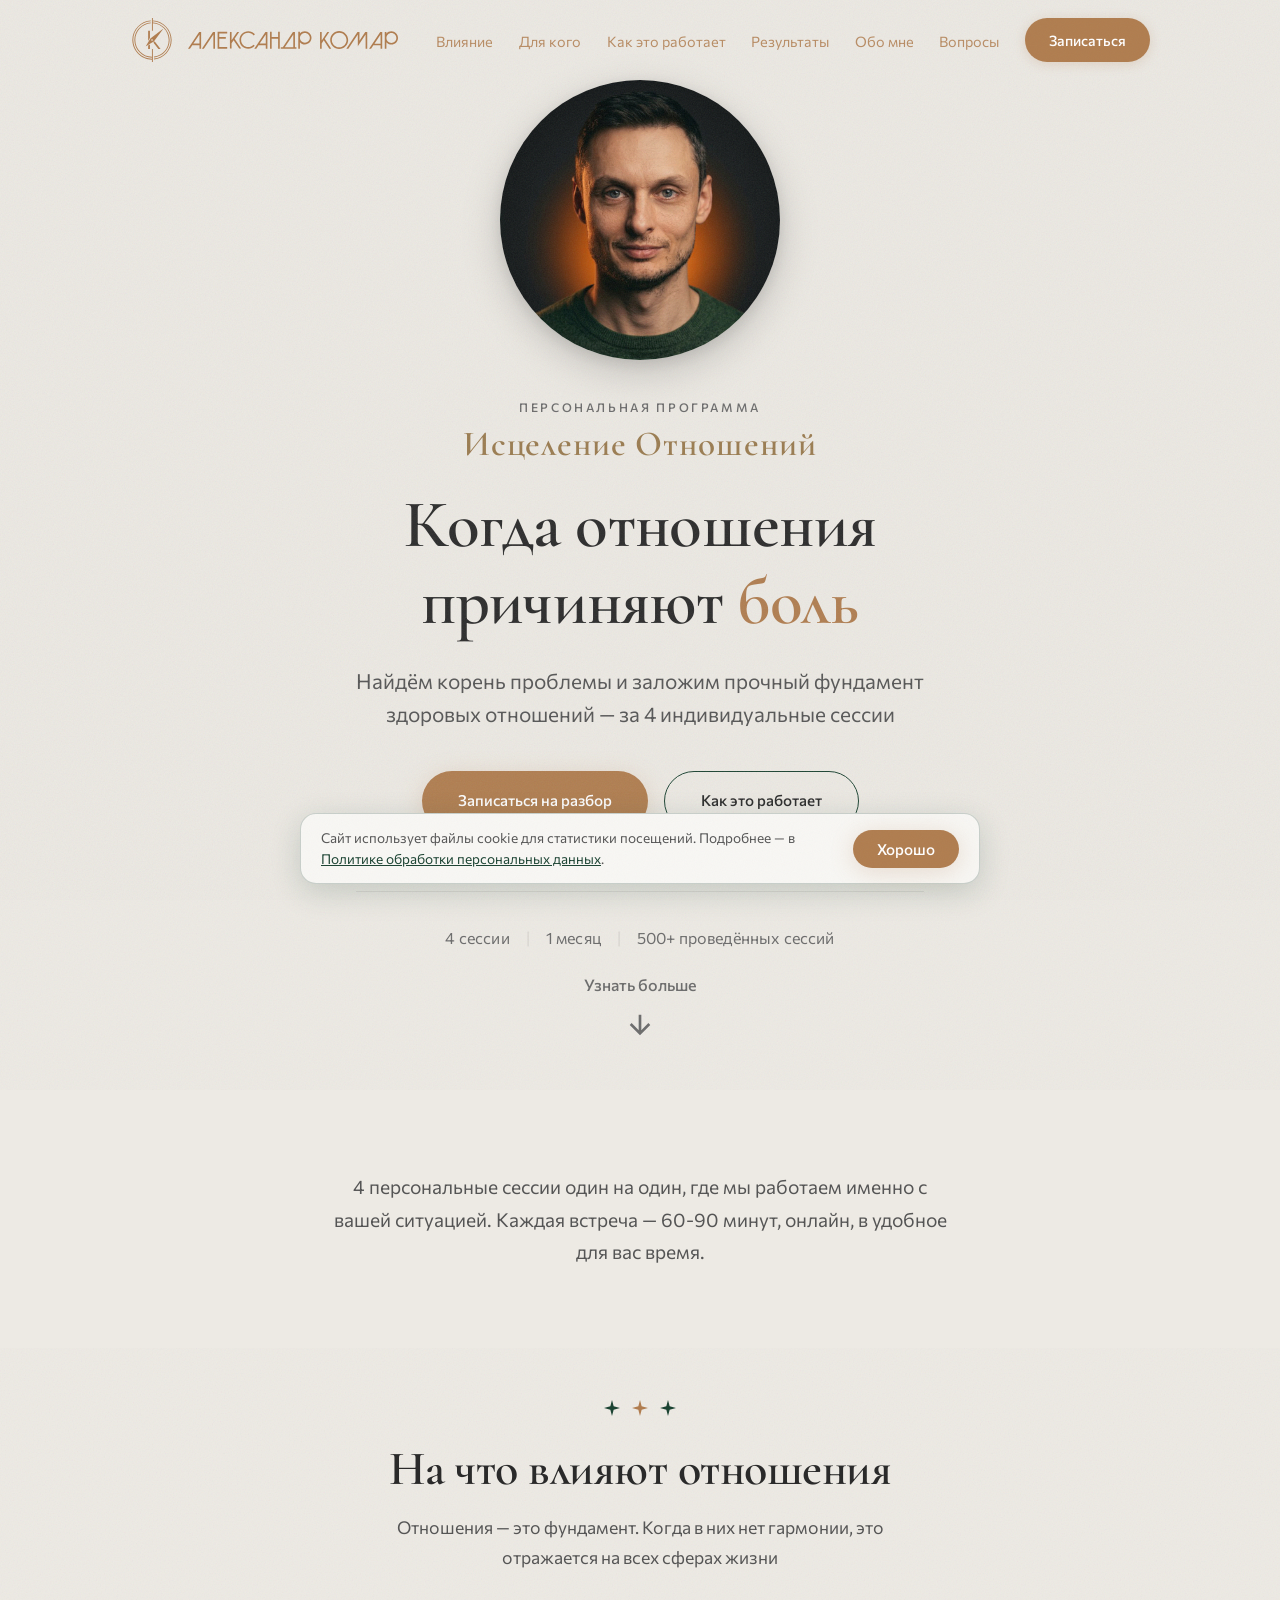
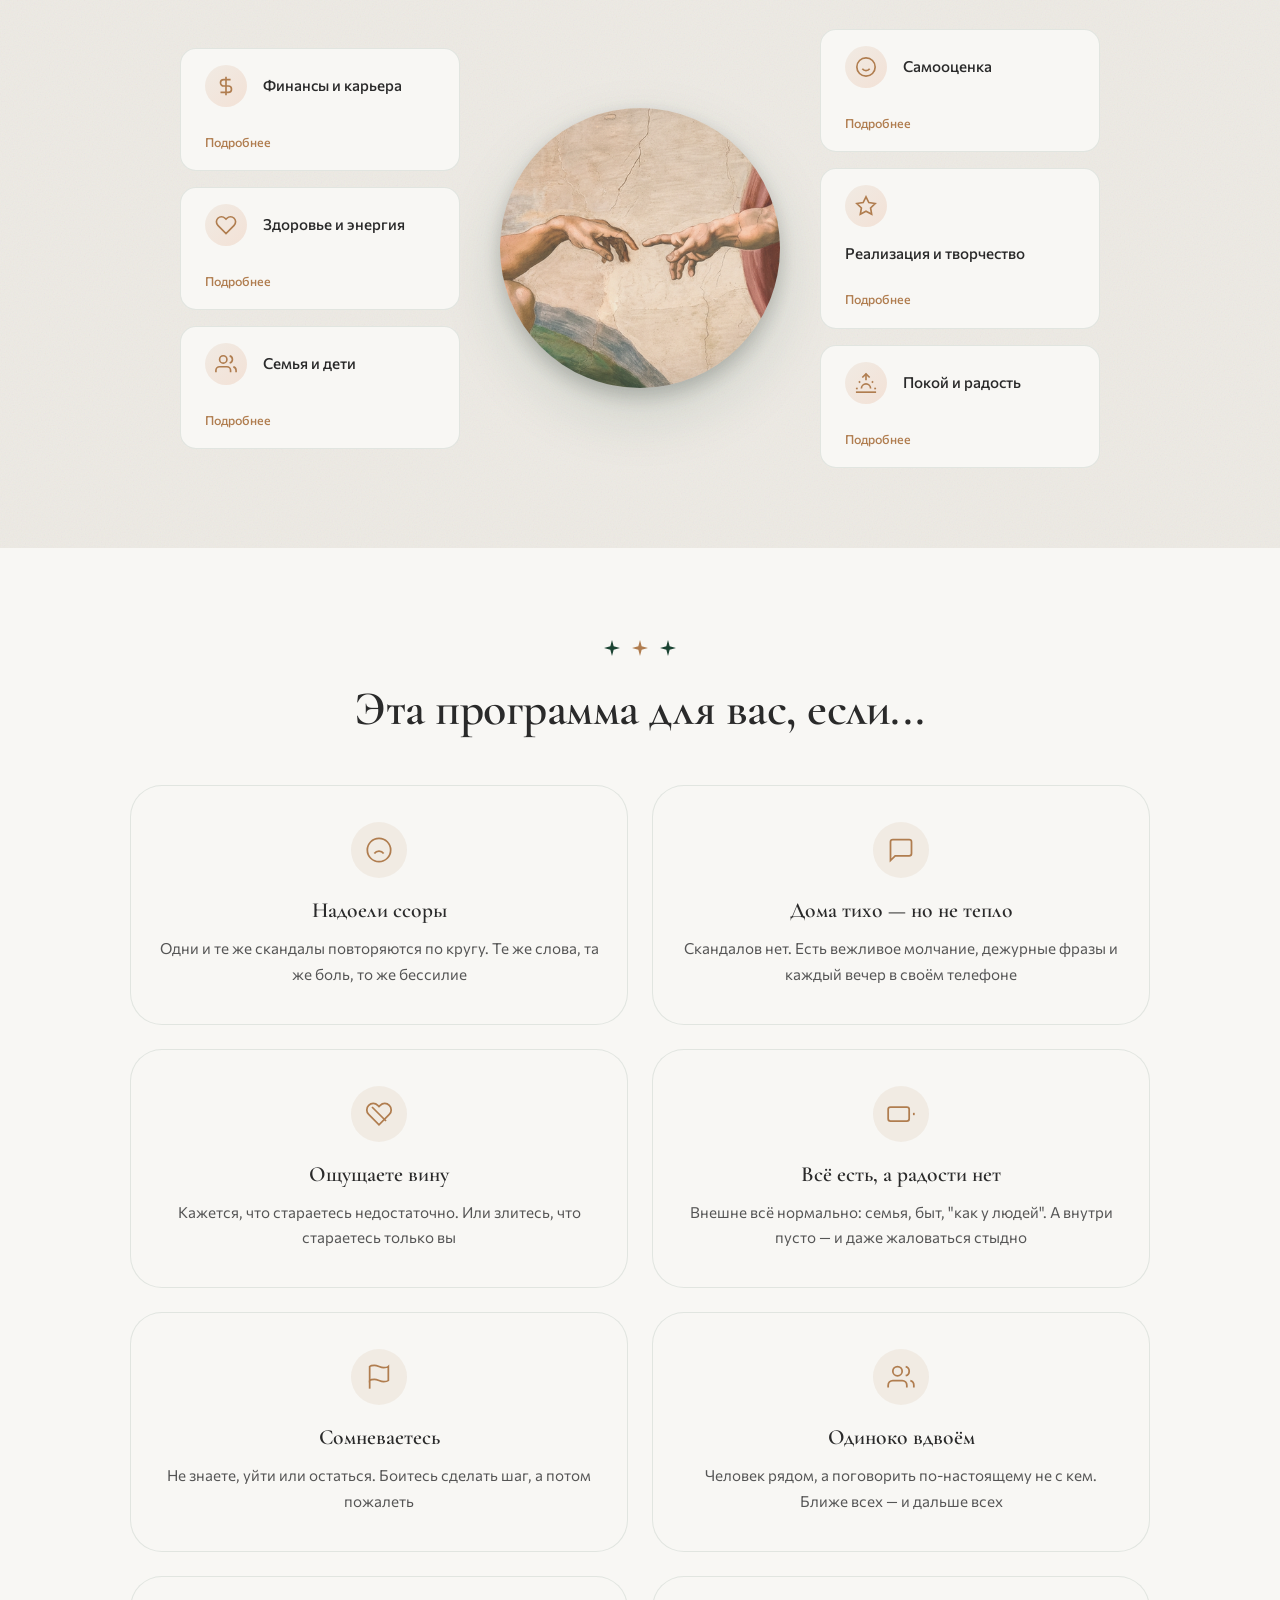
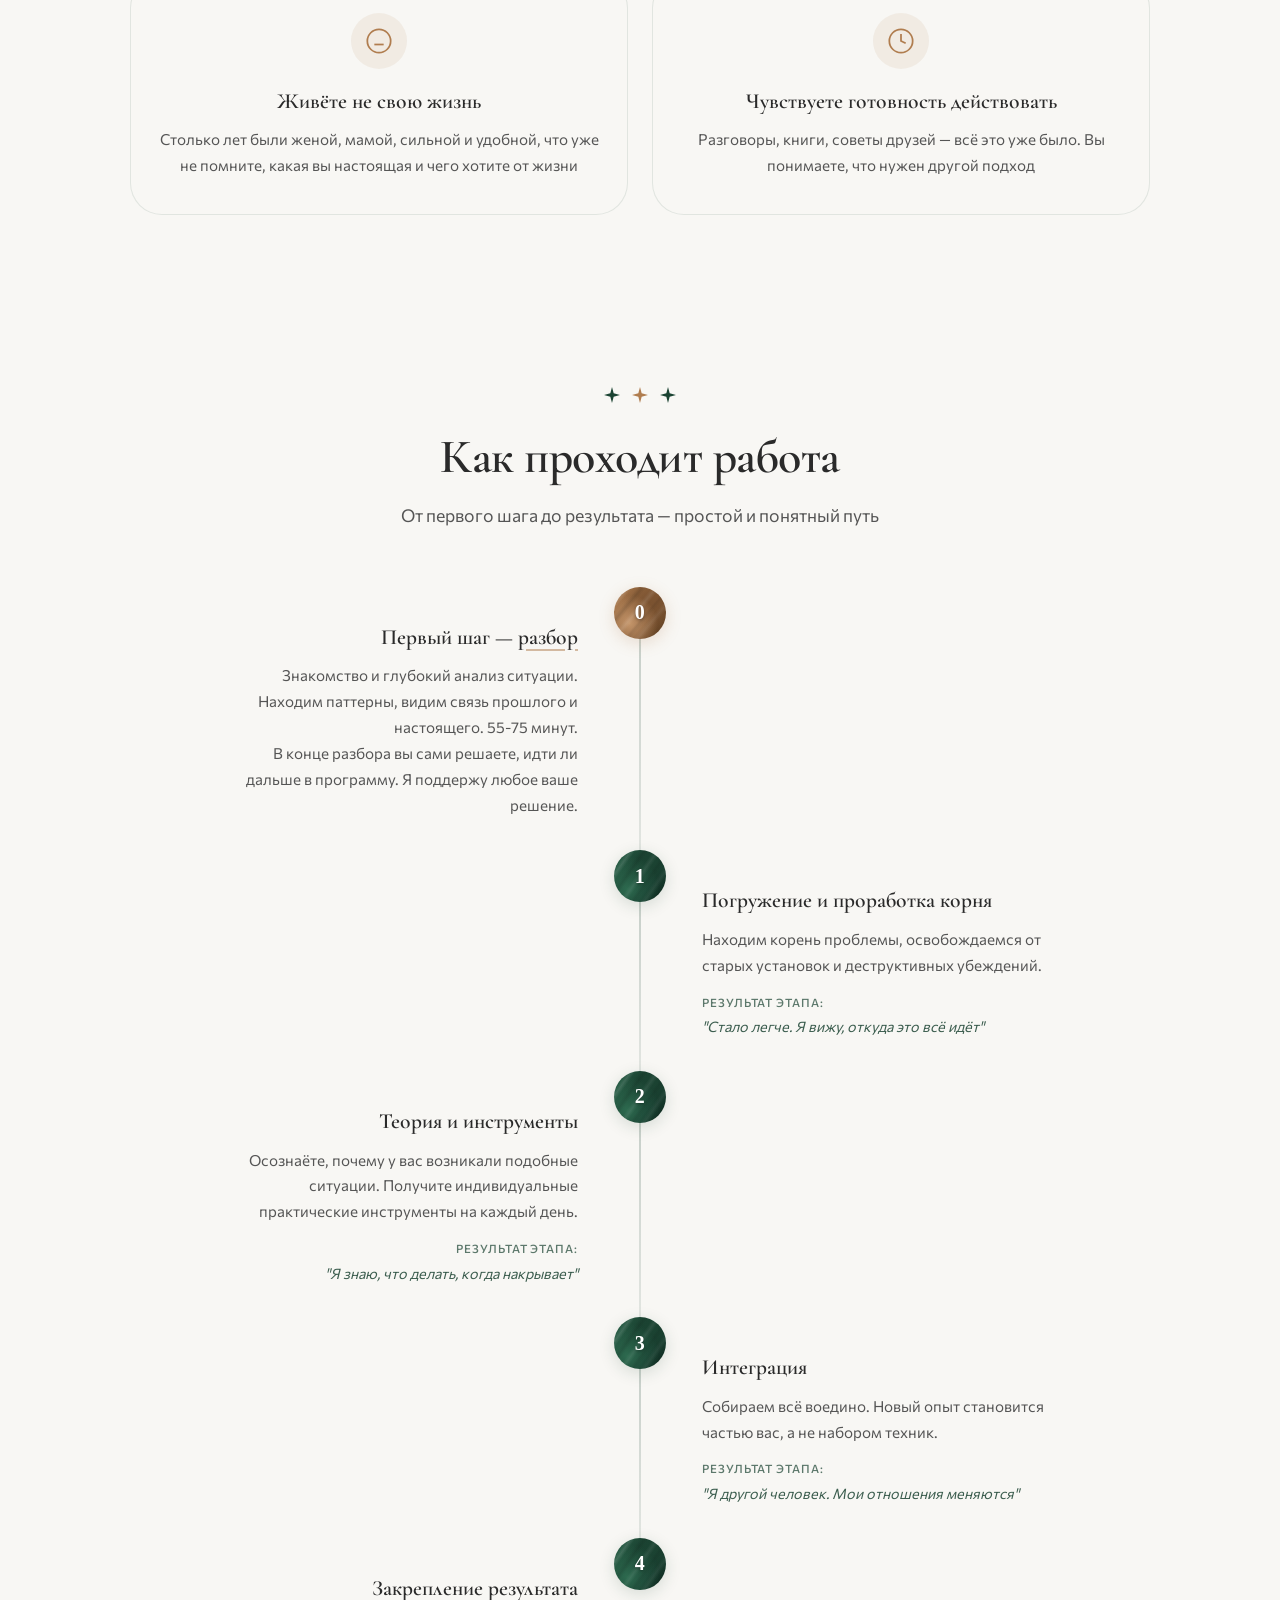
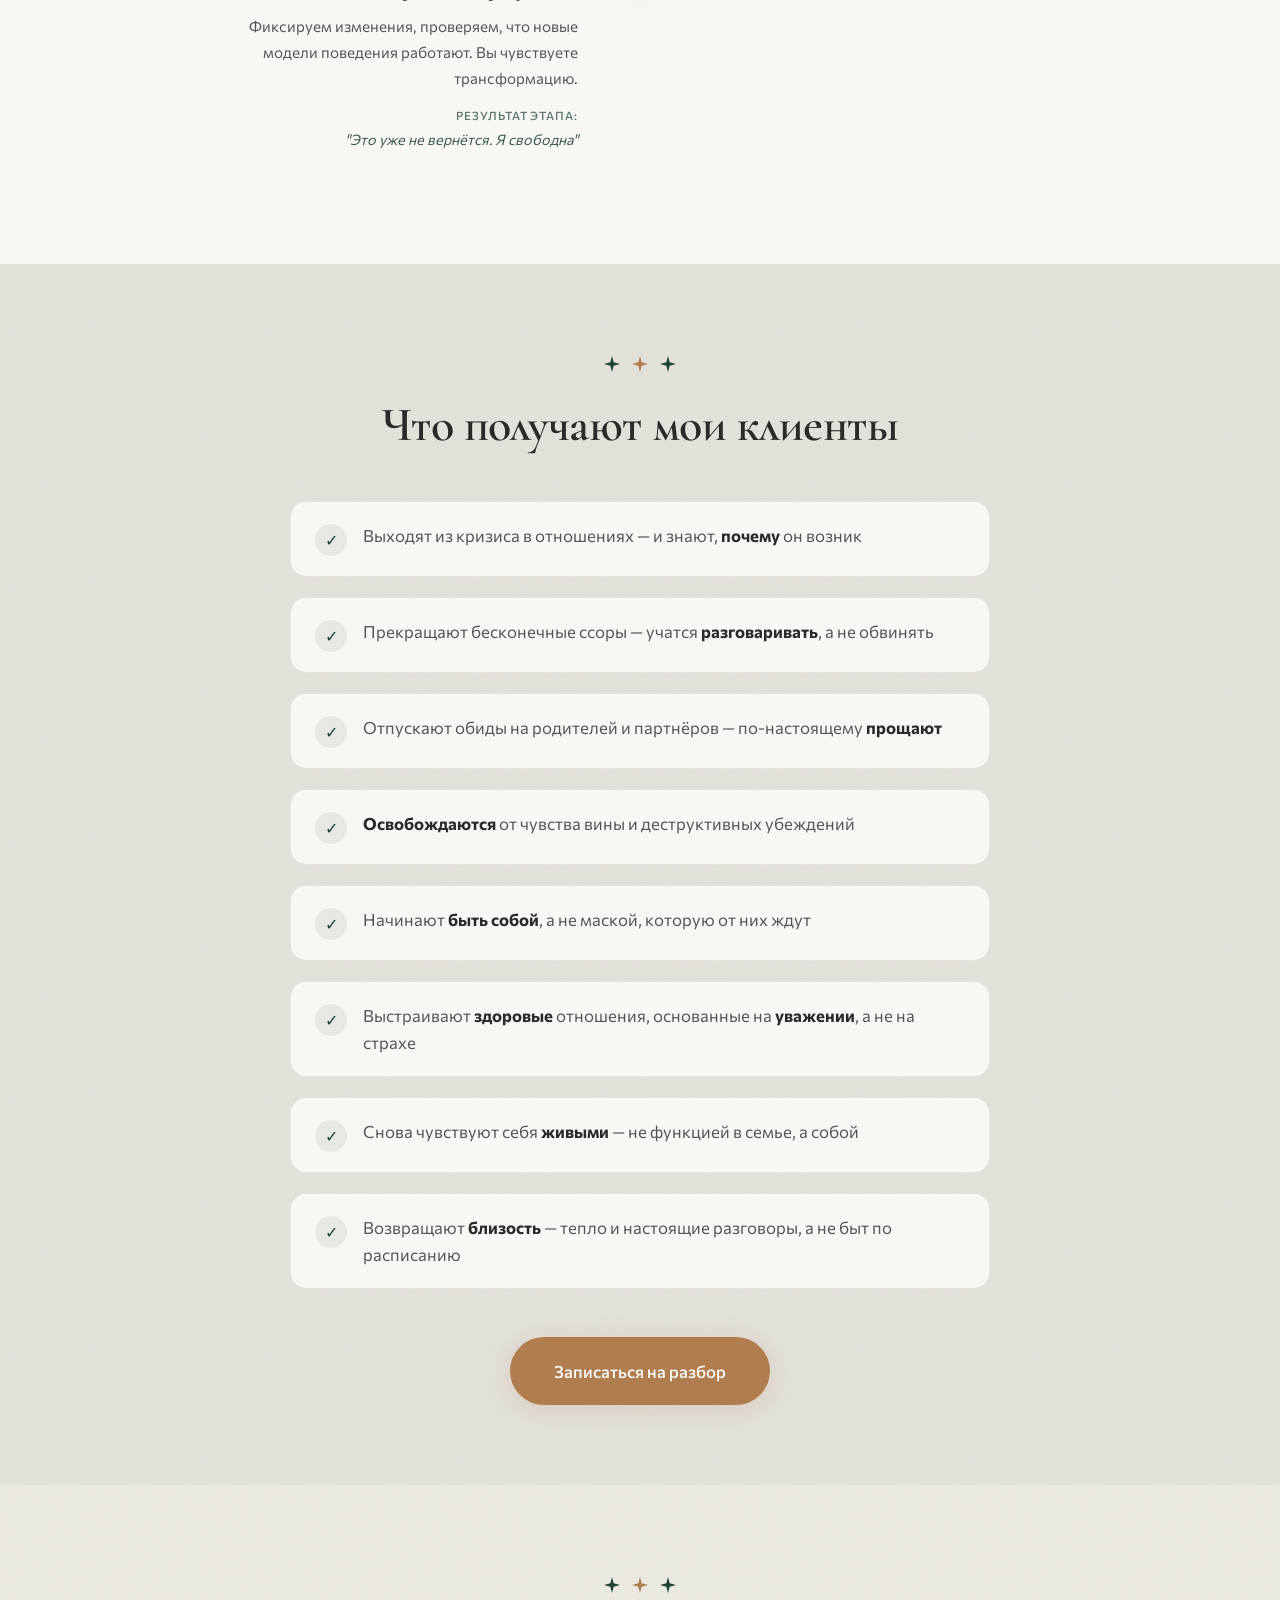
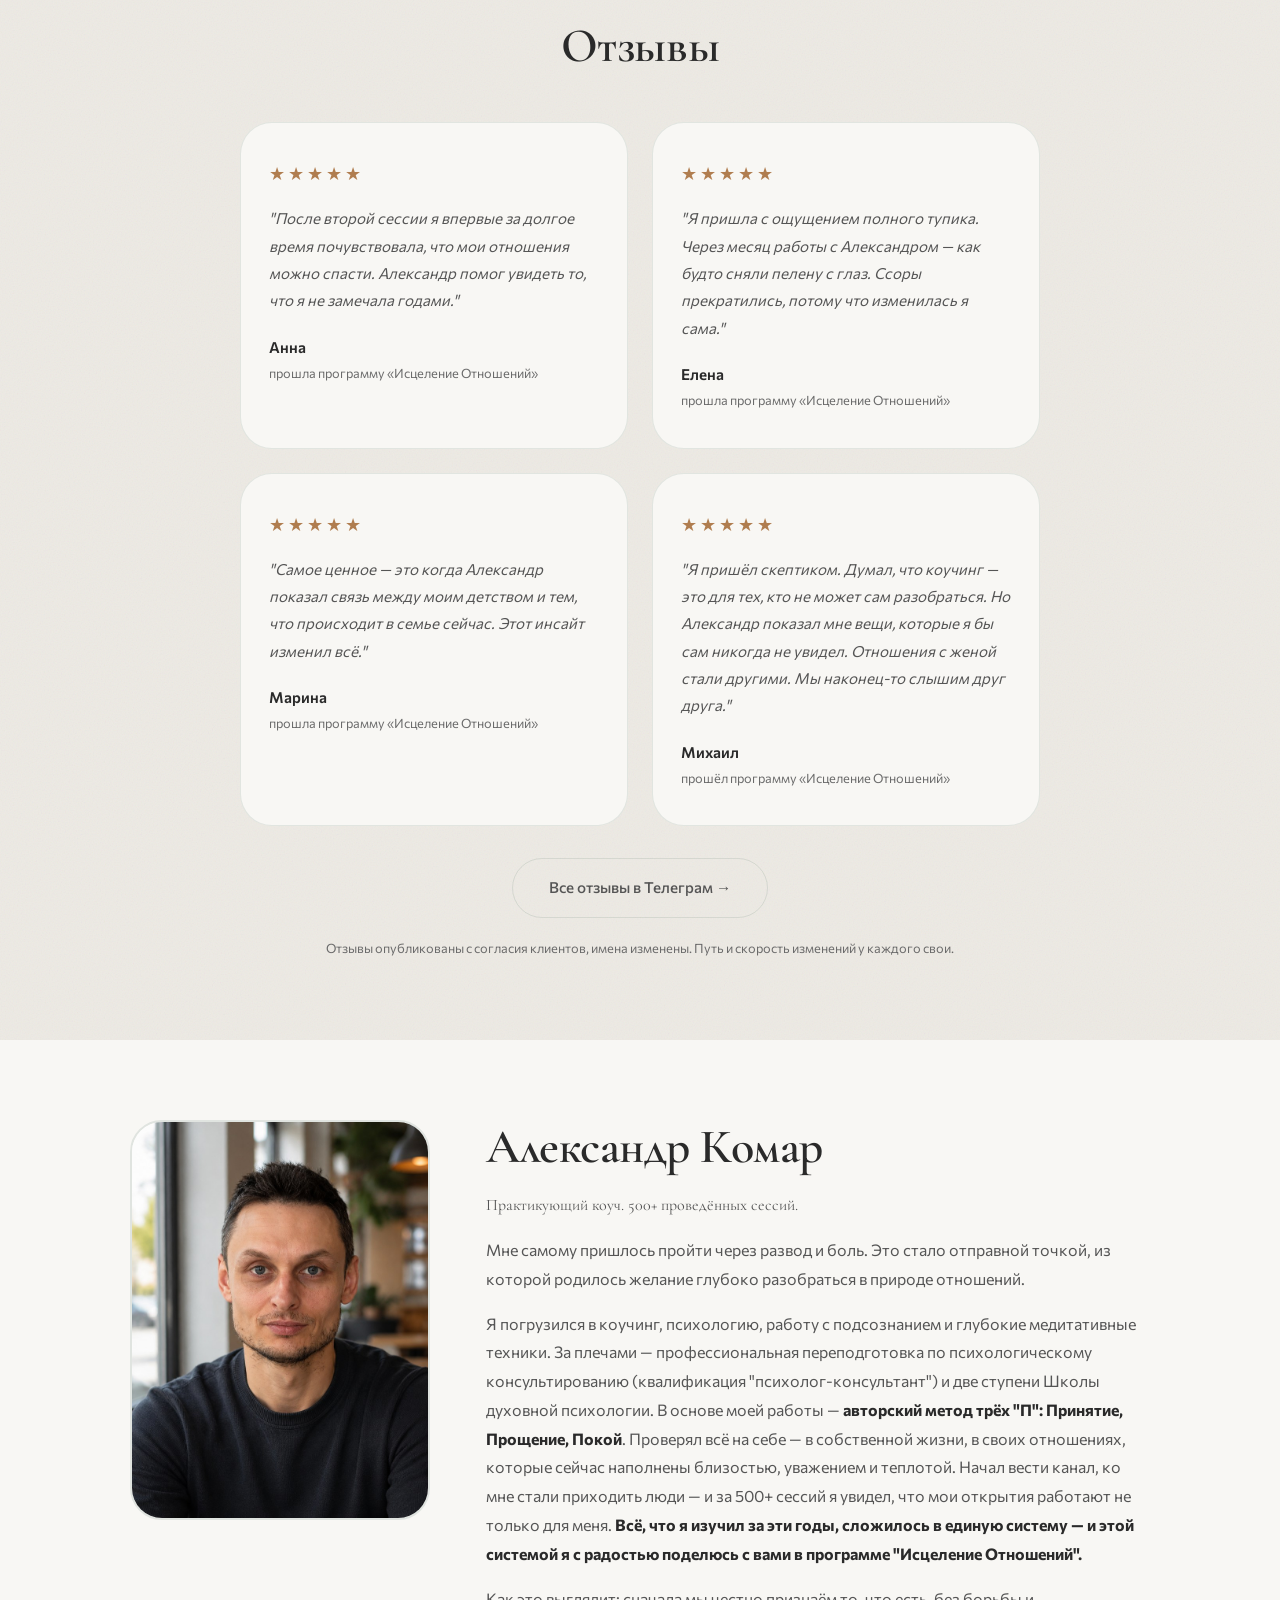
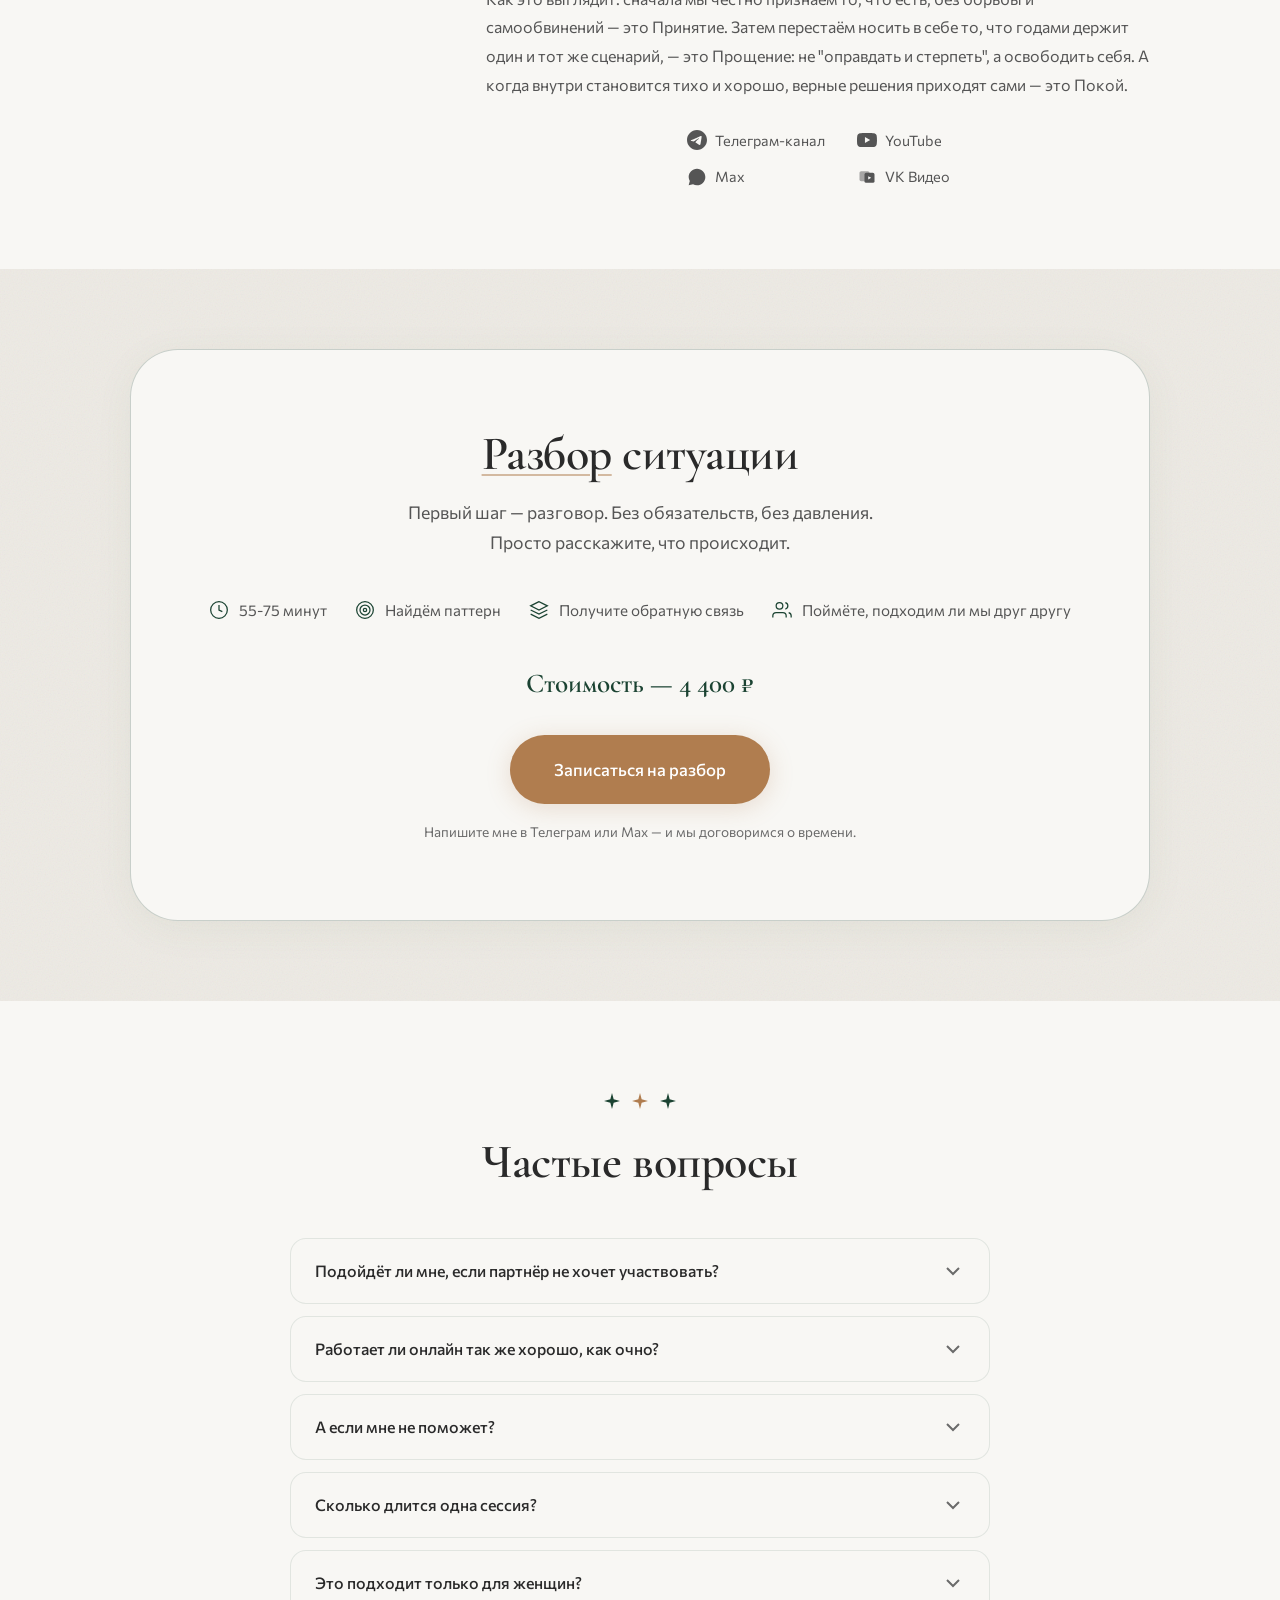
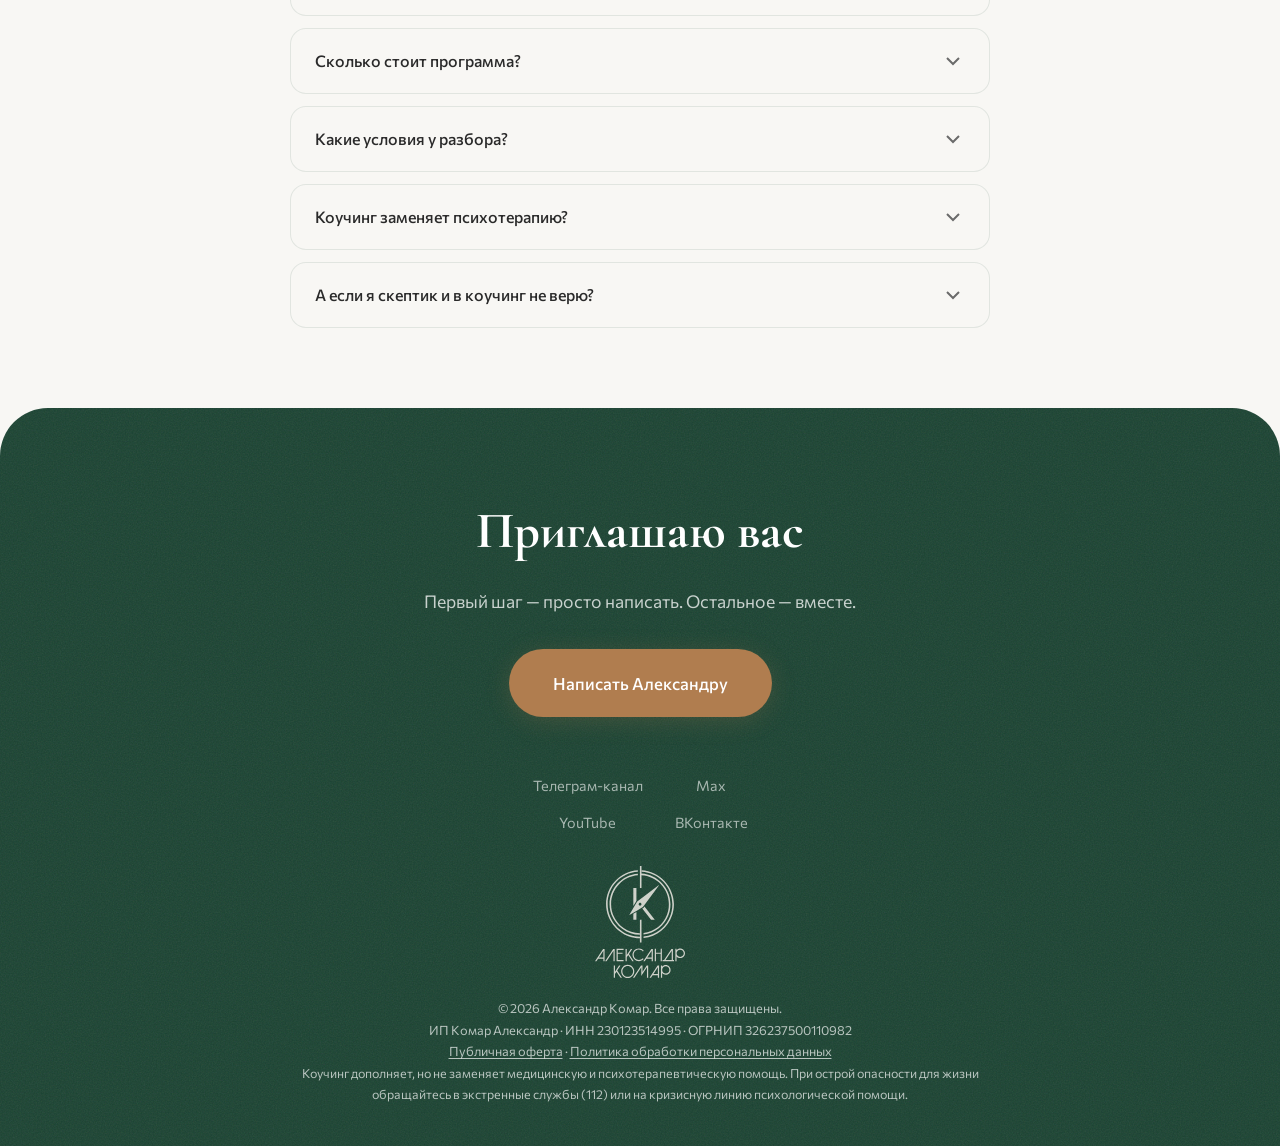
==== commit 15859b70: "Вычитка Александра: карточка 'не свою жизнь' дополнена, 'тихо и хорошо' в трёх П, авторский метод жи" ====
--- a/index.html
+++ b/index.html
@@ -402,7 +402,7 @@
                         <svg width="28" height="28" viewBox="0 0 24 24" fill="none" stroke="currentColor" stroke-width="1.5"><circle cx="12" cy="12" r="10"/><line x1="8" y1="15" x2="16" y2="15"/><line x1="9" y1="9" x2="9.01" y2="9"/><line x1="15" y1="9" x2="15.01" y2="9"/></svg>
                     </div>
                     <h3>Живёте не свою жизнь</h3>
-                    <p>Столько лет были женой, мамой, сильной и удобной, что уже не помните, какая вы настоящая</p>
+                    <p>Столько лет были женой, мамой, сильной и удобной, что уже не помните, какая вы настоящая и чего хотите от жизни</p>
                 </div>
                 <div class="for-whom__card reveal">
                     <div class="for-whom__icon">
@@ -605,8 +605,8 @@
                     <h2 class="section__title section__title--left">Александр Комар</h2>
                     <p class="about__tagline">Практикующий коуч. 500+ проведённых сессий.</p>
                     <p>Мне самому пришлось пройти через развод и боль. Это стало отправной точкой, из которой родилось желание глубоко разобраться в природе отношений.</p>
-                    <p>Я погрузился в коучинг, психологию, работу с подсознанием и глубокие медитативные техники. За плечами — профессиональная переподготовка по психологическому консультированию (квалификация "психолог-консультант") и две ступени Школы духовной психологии. В основе моей работы — метод трёх "П": Принятие, Прощение, Покой. Проверял всё на себе — в собственной жизни, в своих отношениях, которые сейчас наполнены близостью, уважением и теплотой. Начал вести канал, ко мне стали приходить люди — и за 500+ сессий я увидел, что мои открытия работают не только для меня. <strong>Всё, что я изучил за эти годы, сложилось в единую систему — и этой системой я с радостью поделюсь с вами в программе "Исцеление Отношений".</strong></p>
-                    <p>Как это выглядит: сначала мы честно признаём то, что есть, без борьбы и самообвинений — это Принятие. Затем перестаём носить в себе то, что годами держит один и тот же сценарий, — это Прощение: не "оправдать и стерпеть", а освободить себя. А когда внутри становится тихо, верные решения приходят сами — это Покой.</p>
+                    <p>Я погрузился в коучинг, психологию, работу с подсознанием и глубокие медитативные техники. За плечами — профессиональная переподготовка по психологическому консультированию (квалификация "психолог-консультант") и две ступени Школы духовной психологии. В основе моей работы — <strong>авторский метод трёх "П": Принятие, Прощение, Покой</strong>. Проверял всё на себе — в собственной жизни, в своих отношениях, которые сейчас наполнены близостью, уважением и теплотой. Начал вести канал, ко мне стали приходить люди — и за 500+ сессий я увидел, что мои открытия работают не только для меня. <strong>Всё, что я изучил за эти годы, сложилось в единую систему — и этой системой я с радостью поделюсь с вами в программе "Исцеление Отношений".</strong></p>
+                    <p>Как это выглядит: сначала мы честно признаём то, что есть, без борьбы и самообвинений — это Принятие. Затем перестаём носить в себе то, что годами держит один и тот же сценарий, — это Прощение: не "оправдать и стерпеть", а освободить себя. А когда внутри становится тихо и хорошо, верные решения приходят сами — это Покой.</p>
                     <div class="about__links">
                         <a href="https://t.me/WakeUp_Komars" target="_blank" rel="noopener" class="about__link">
                             <svg width="20" height="20" viewBox="0 0 24 24" fill="currentColor"><path d="M12 0C5.373 0 0 5.373 0 12s5.373 12 12 12 12-5.373 12-12S18.627 0 12 0zm5.562 8.161c-.18 1.897-.962 6.502-1.359 8.627-.168.9-.5 1.201-.82 1.23-.697.064-1.226-.46-1.901-.903-1.056-.692-1.653-1.123-2.678-1.799-1.185-.781-.417-1.21.258-1.911.177-.184 3.247-2.977 3.307-3.23.007-.032.014-.15-.056-.212s-.174-.041-.249-.024c-.106.024-1.793 1.139-5.062 3.345-.479.329-.913.489-1.302.481-.428-.009-1.252-.242-1.865-.442-.751-.244-1.349-.374-1.297-.789.027-.216.325-.437.893-.663 3.498-1.524 5.831-2.529 6.998-3.015 3.333-1.386 4.025-1.627 4.477-1.635.099-.002.321.023.465.141a.506.506 0 01.171.325c.016.093.036.306.02.472z"/></svg>
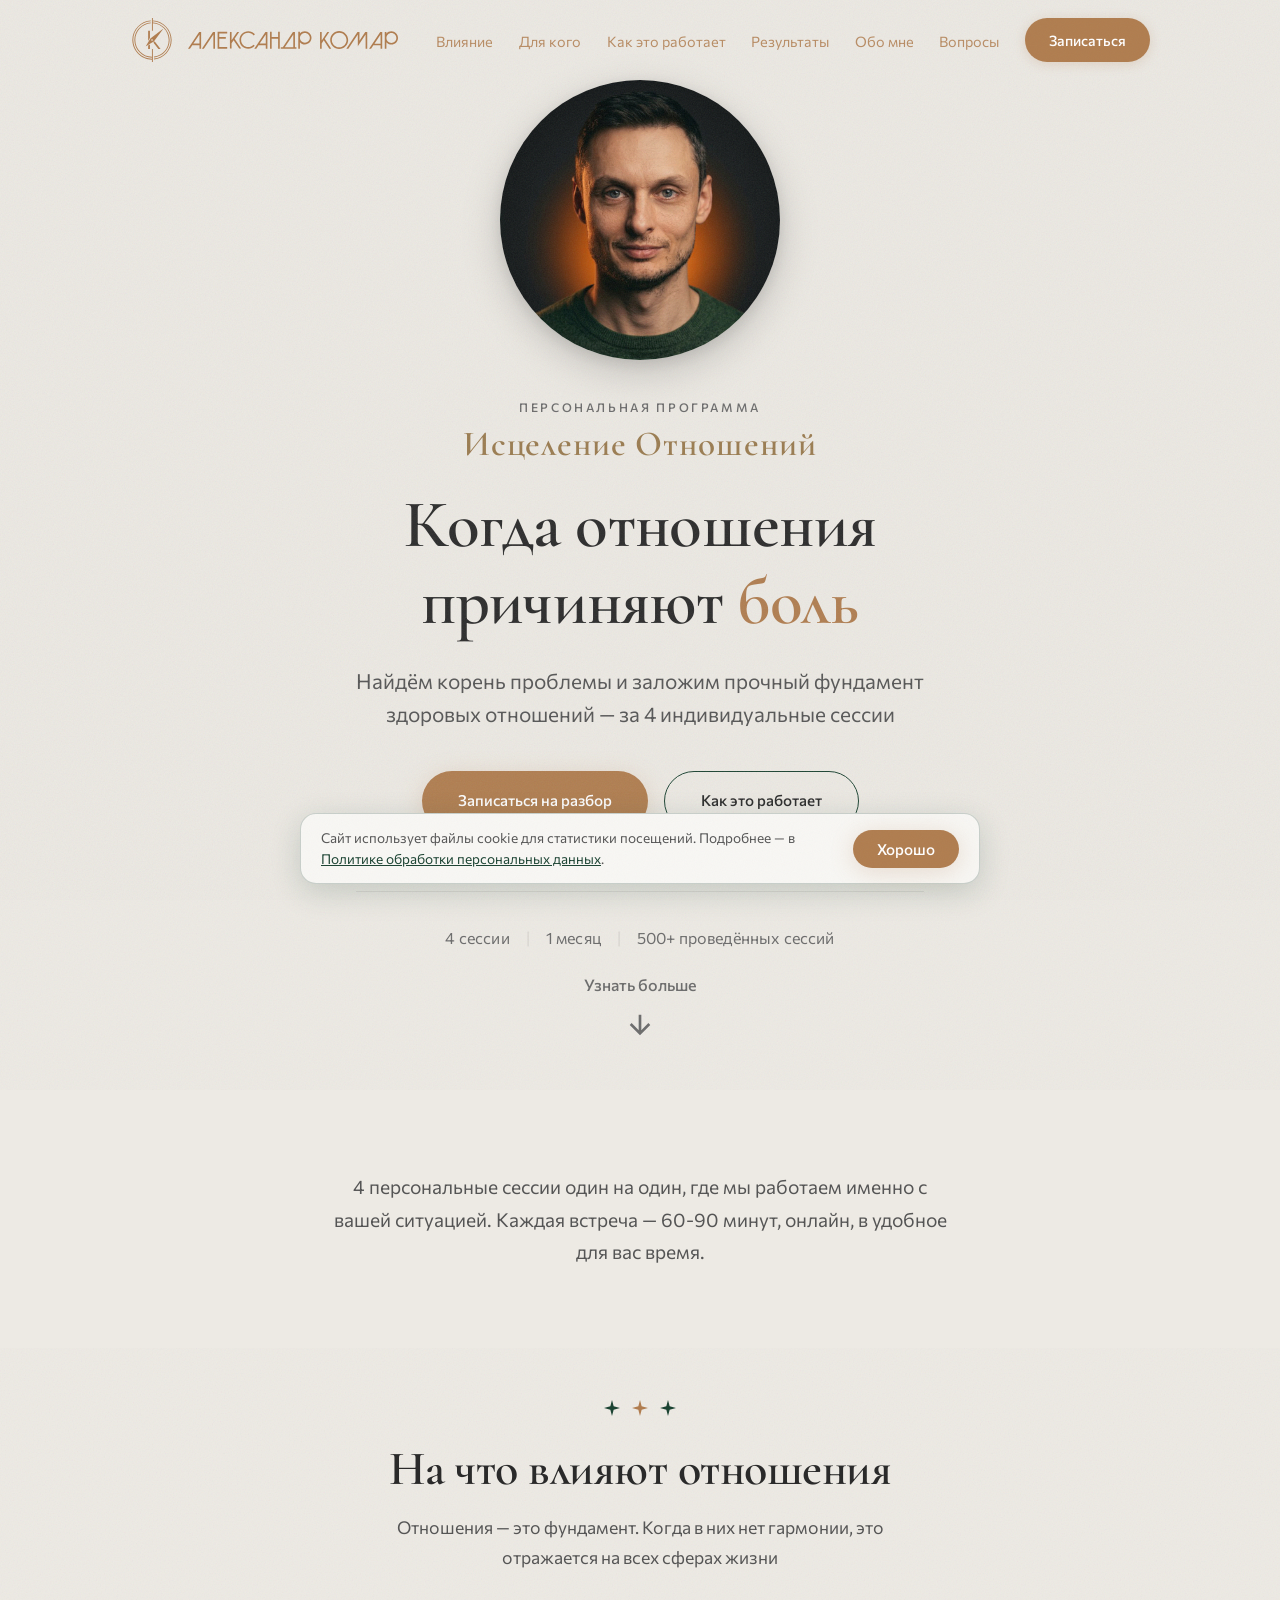
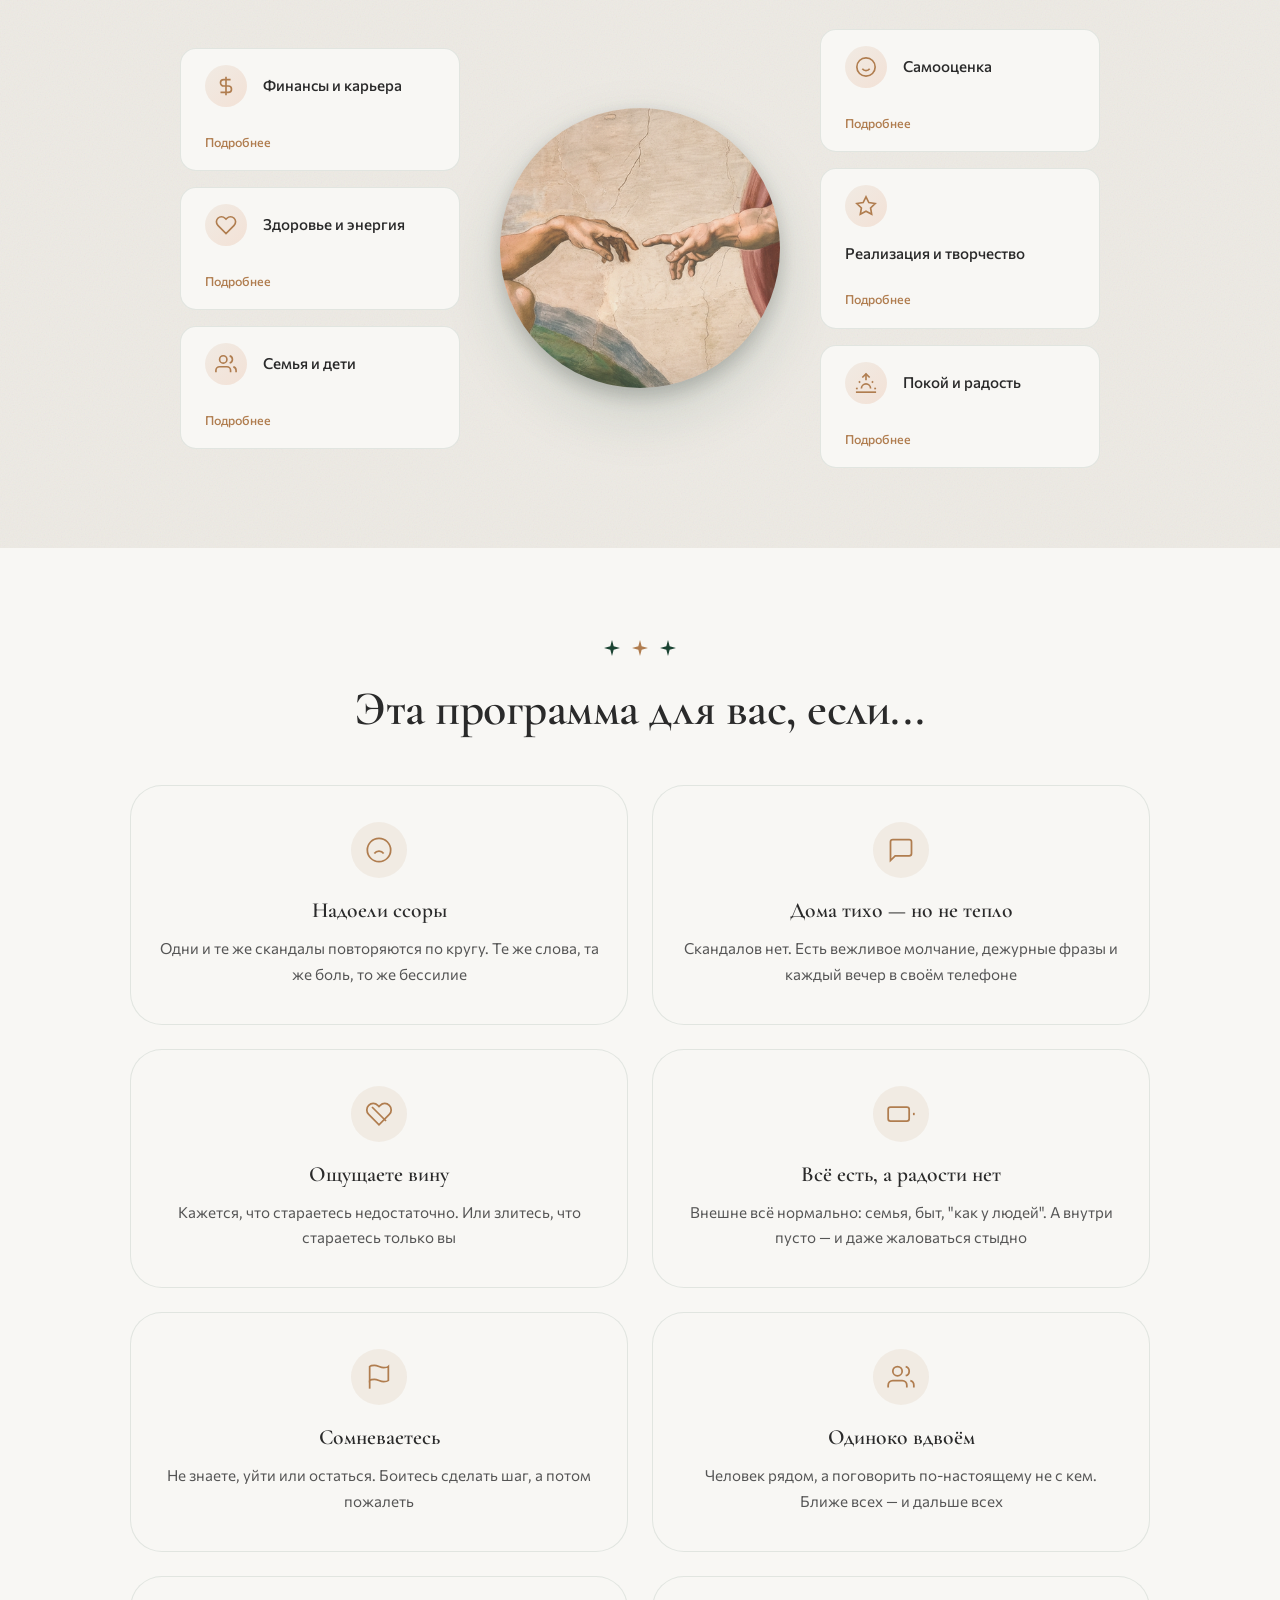
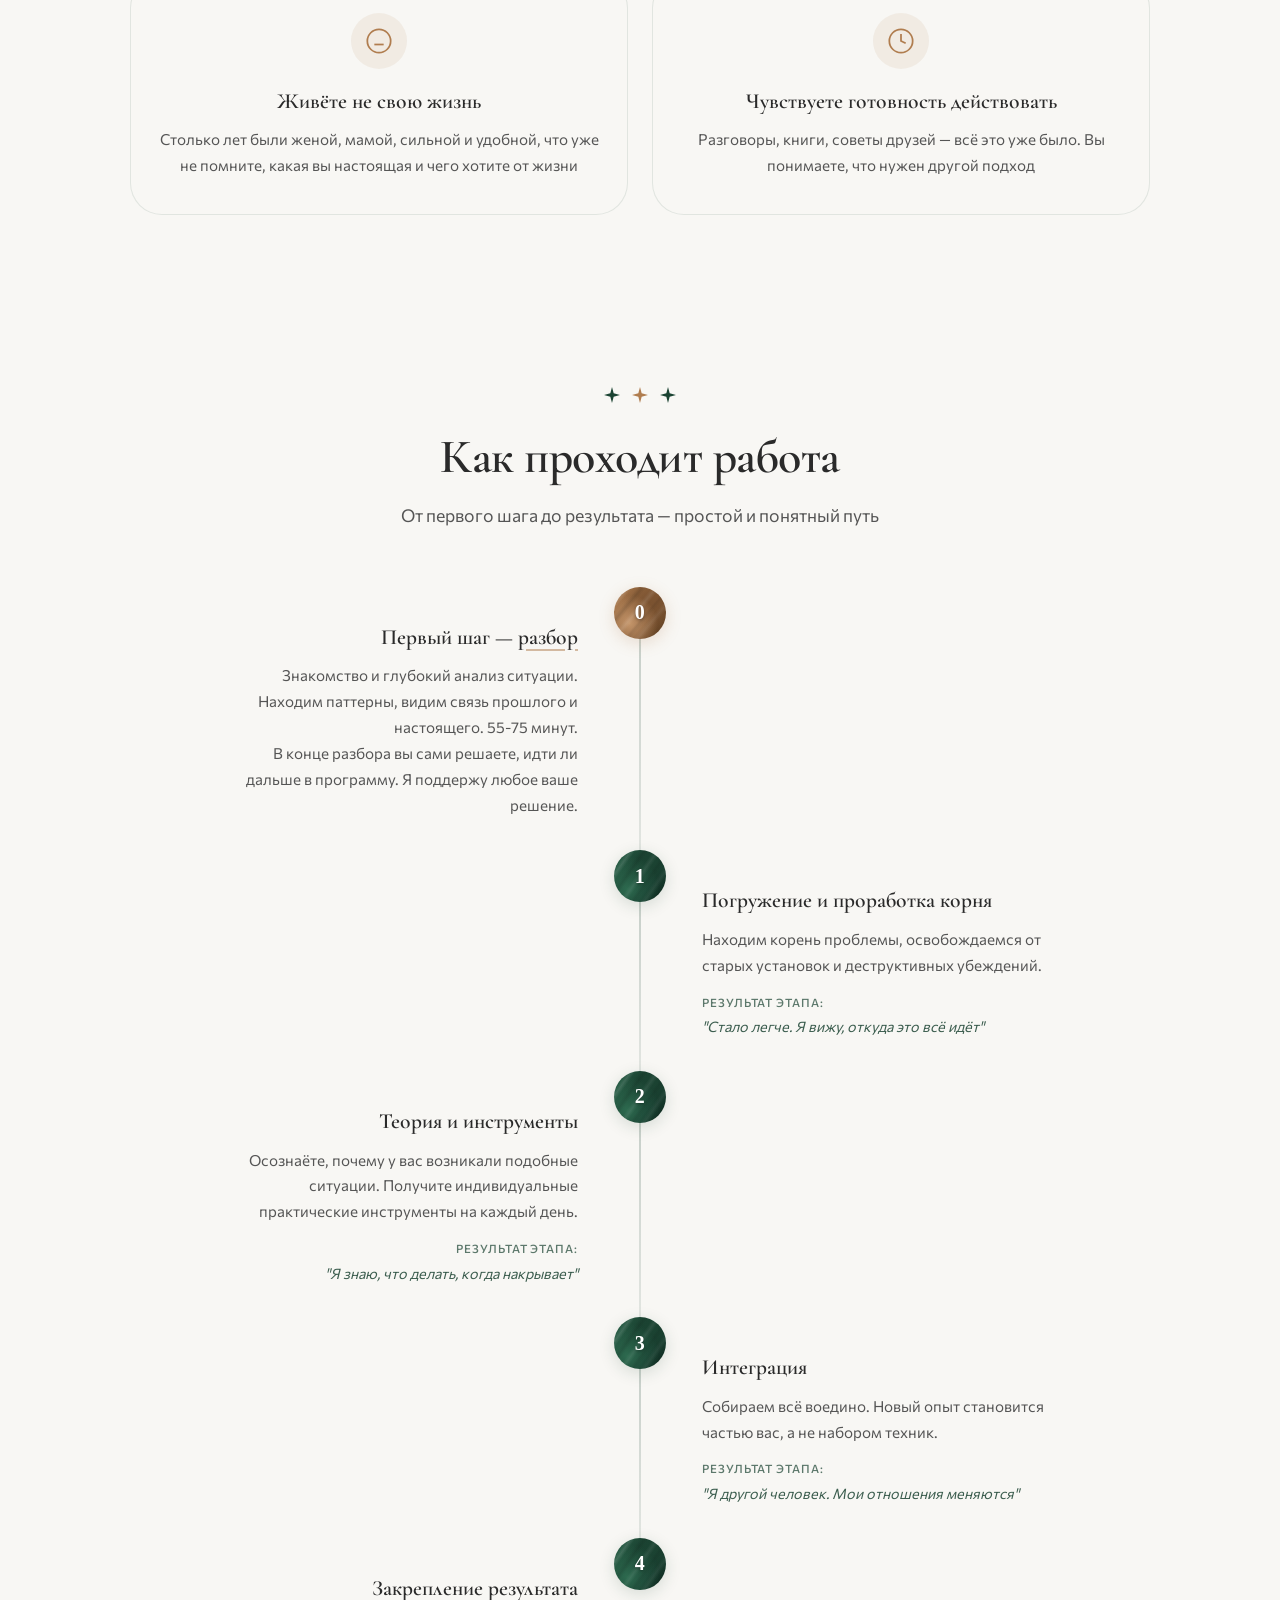
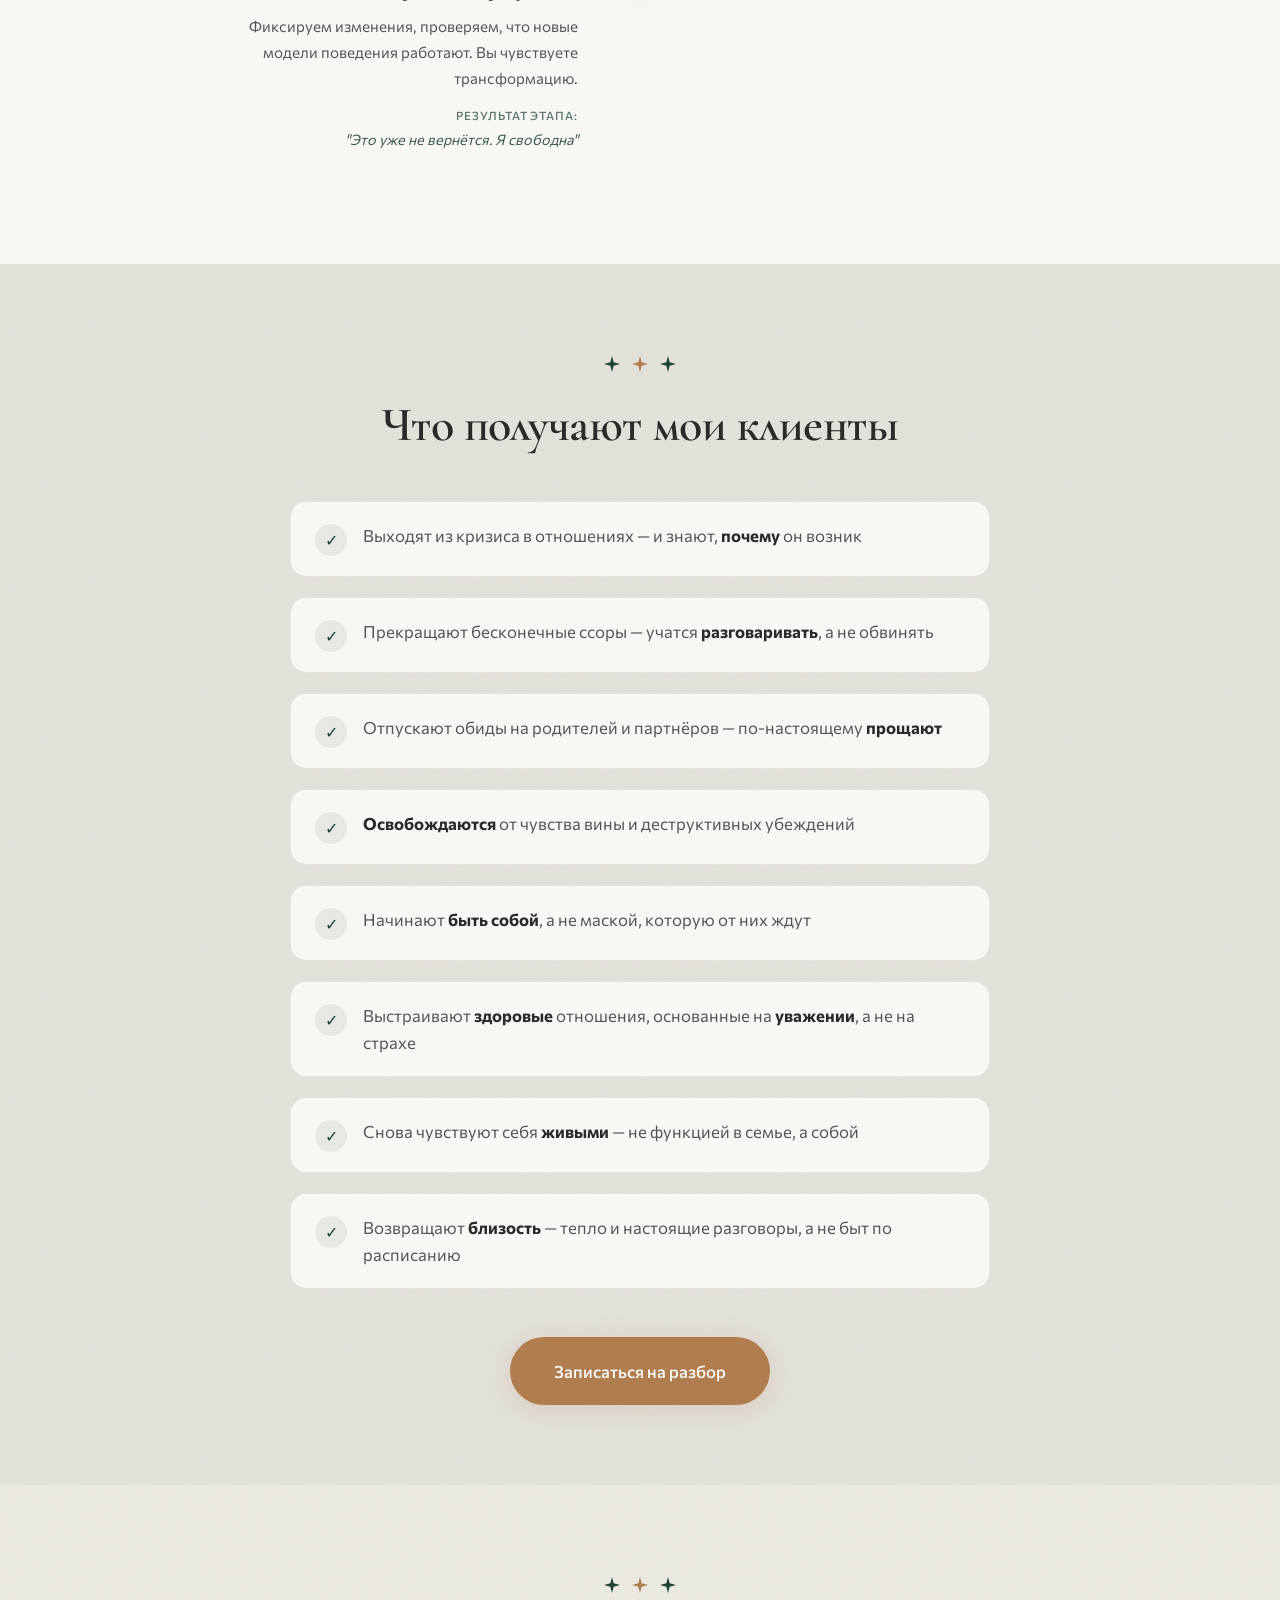
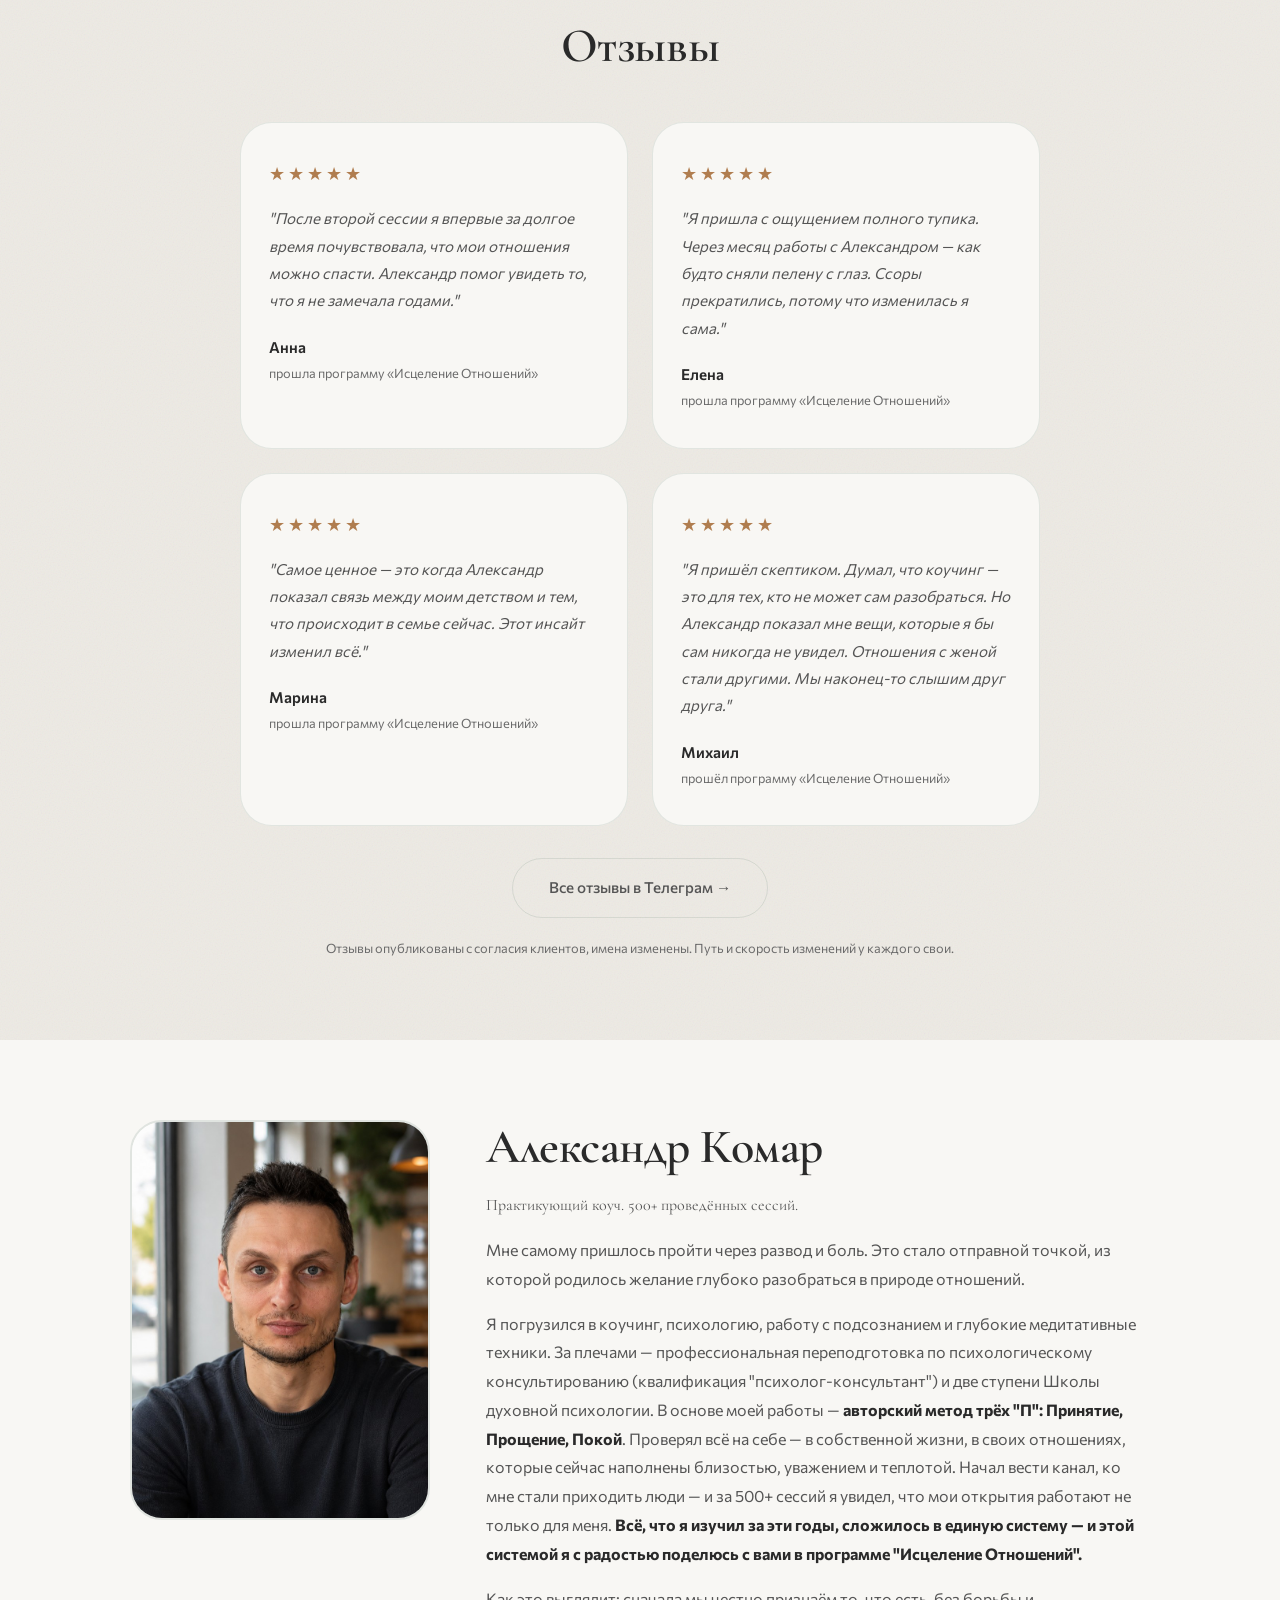
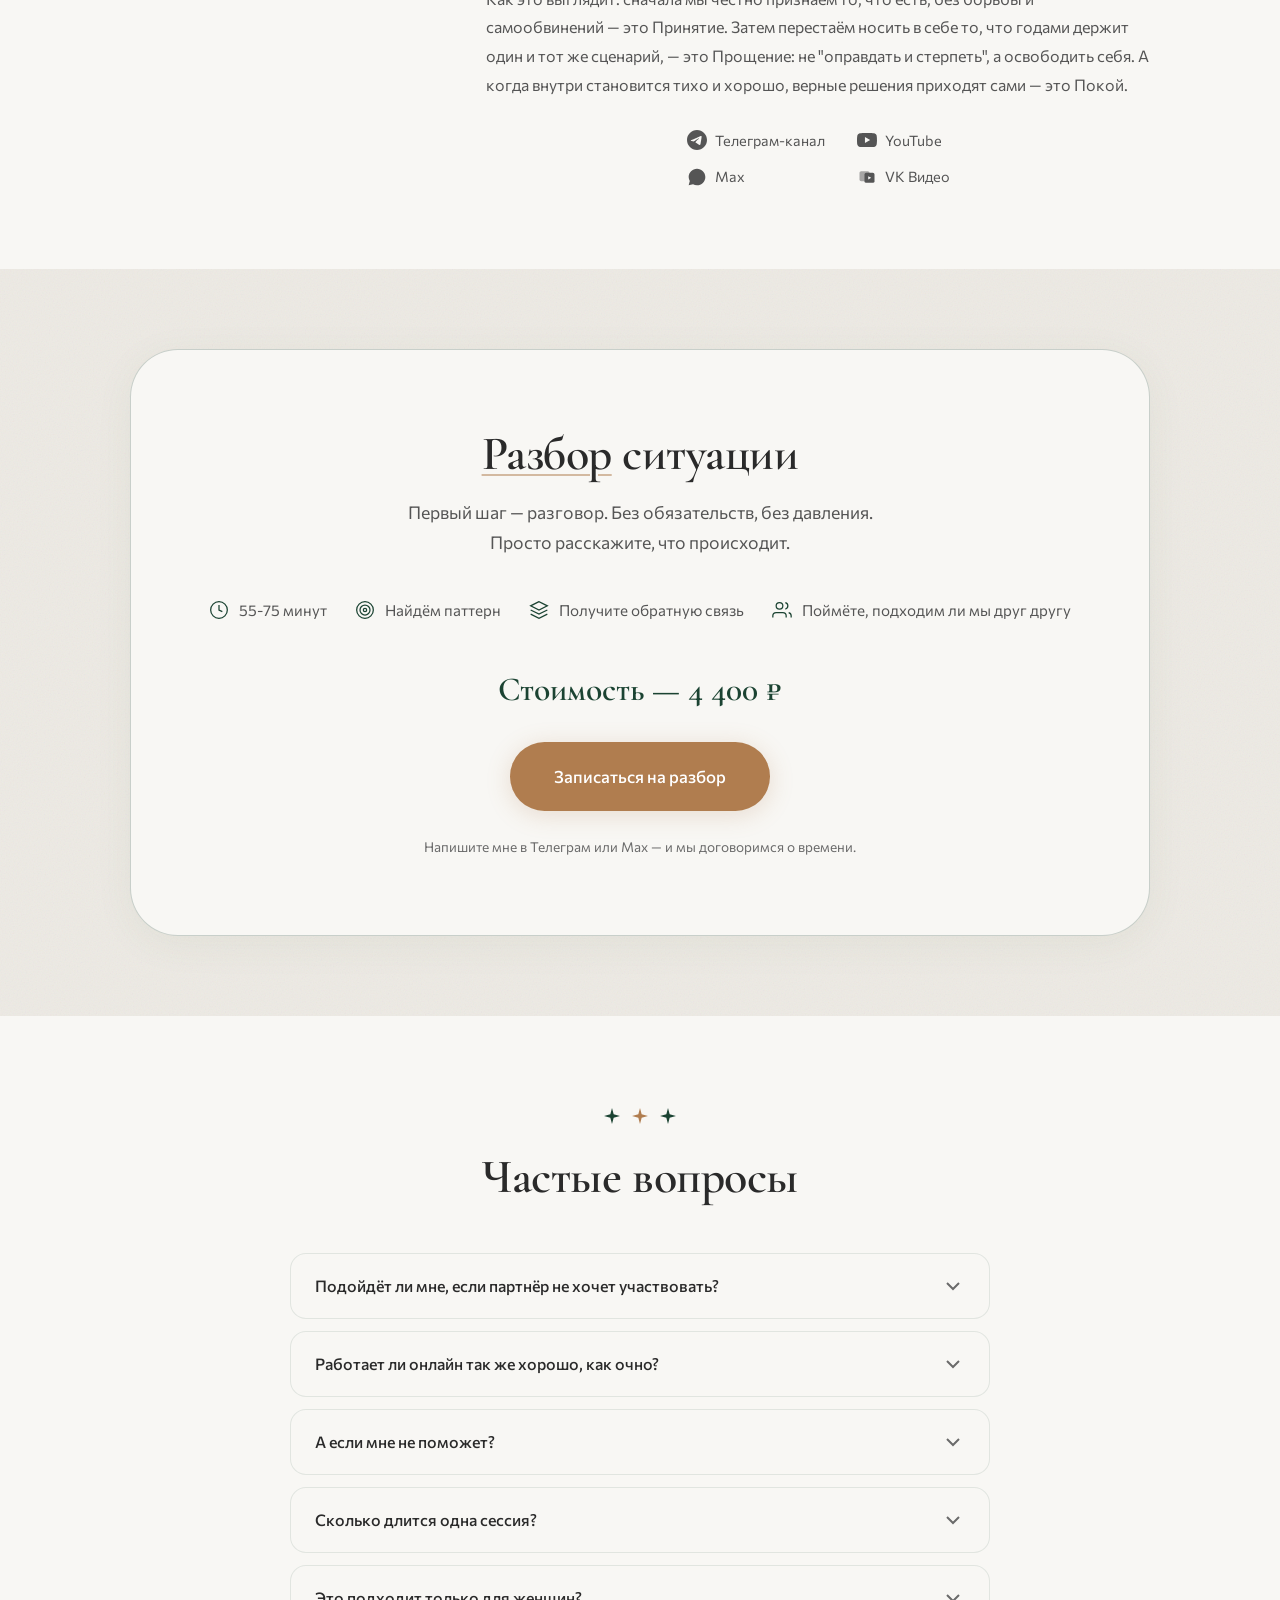
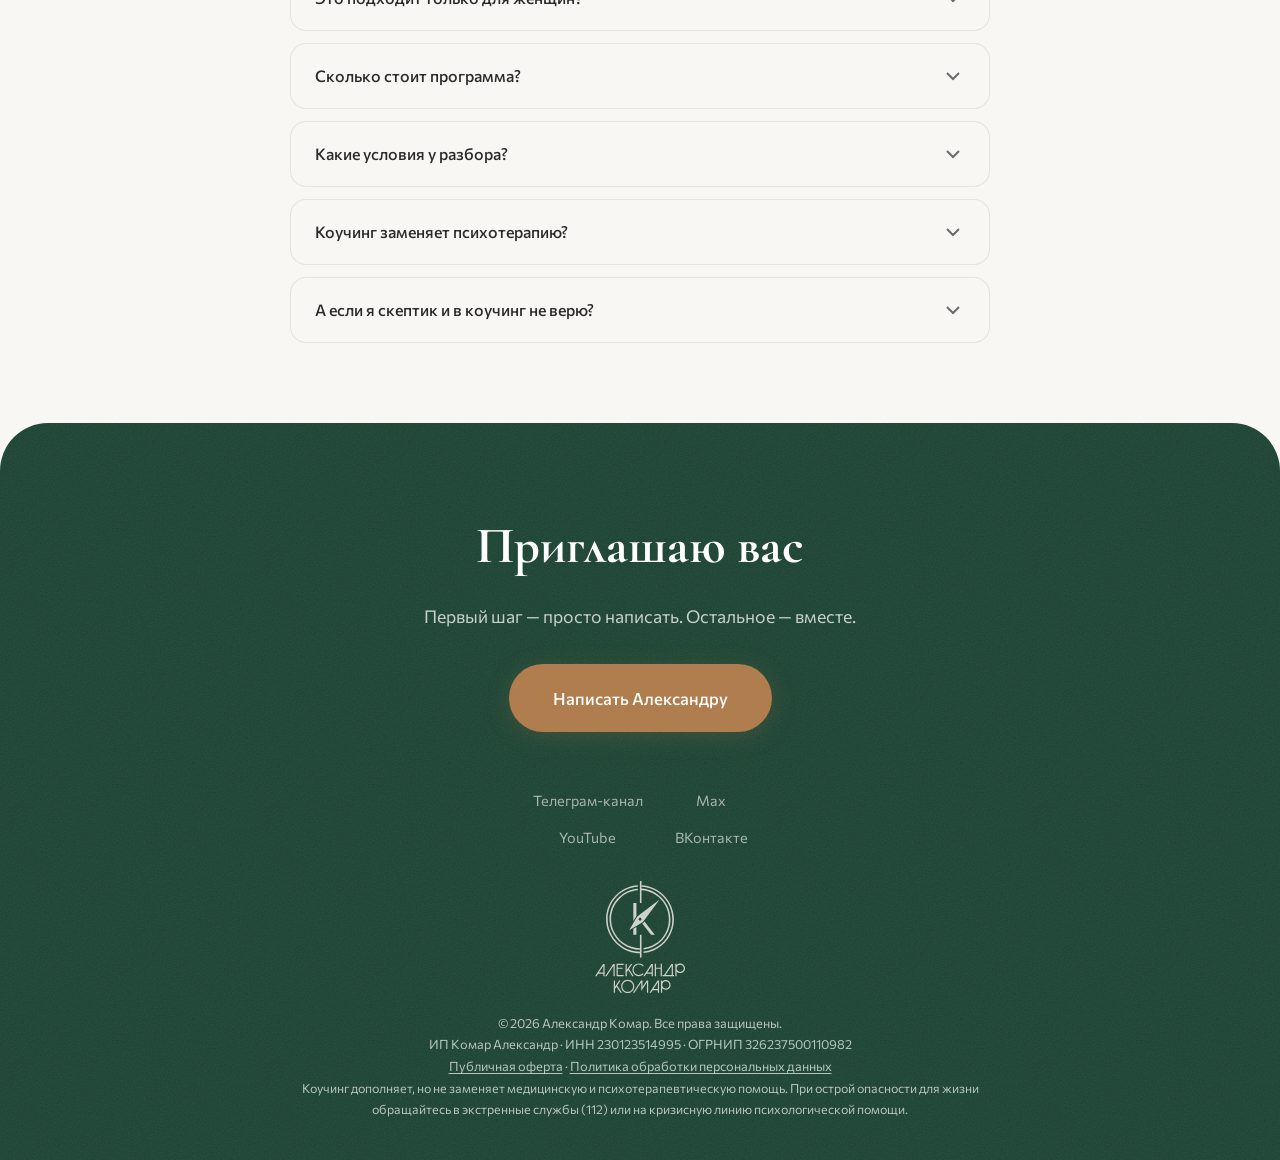
==== commit 6d1c33db: "Блок разбора: цена крупнее (2.1rem), отступы вокруг кнопки выровнены по 24px (глаз Александра) Co-Au" ====
--- a/index.html
+++ b/index.html
@@ -24,7 +24,7 @@
     <link rel="preconnect" href="https://fonts.googleapis.com">
     <link rel="preconnect" href="https://fonts.gstatic.com" crossorigin>
     <link href="https://fonts.googleapis.com/css2?family=Cormorant+Garamond:wght@400;600;700&family=Commissioner:ital,wght@0,300;0,400;0,500;0,600;1,400&display=swap" rel="stylesheet">
-    <link rel="stylesheet" href="style.css?v=33">
+    <link rel="stylesheet" href="style.css?v=34">
 
     <!-- Schema.org JSON-LD -->
     <script type="application/ld+json">
--- a/style.css
+++ b/style.css
@@ -1486,7 +1486,7 @@
 }
 
 .diagnostic__note {
-    margin-top: 16px;
+    margin-top: 24px;
     color: var(--text-muted);
     font-size: 0.85rem;
 }
@@ -2118,10 +2118,10 @@
 /* ===== ЦЕНА РАЗБОРА (блок diagnostic) ===== */
 .diagnostic__price {
     font-family: var(--font-heading);
-    font-size: 1.7rem;
+    font-size: 2.1rem;
     font-weight: 600;
     color: var(--green);
-    margin: -8px 0 28px;
+    margin: -8px 0 24px;
 }
 
 /* ===== КУКИ-УВЕДОМЛЕНИЕ ===== */
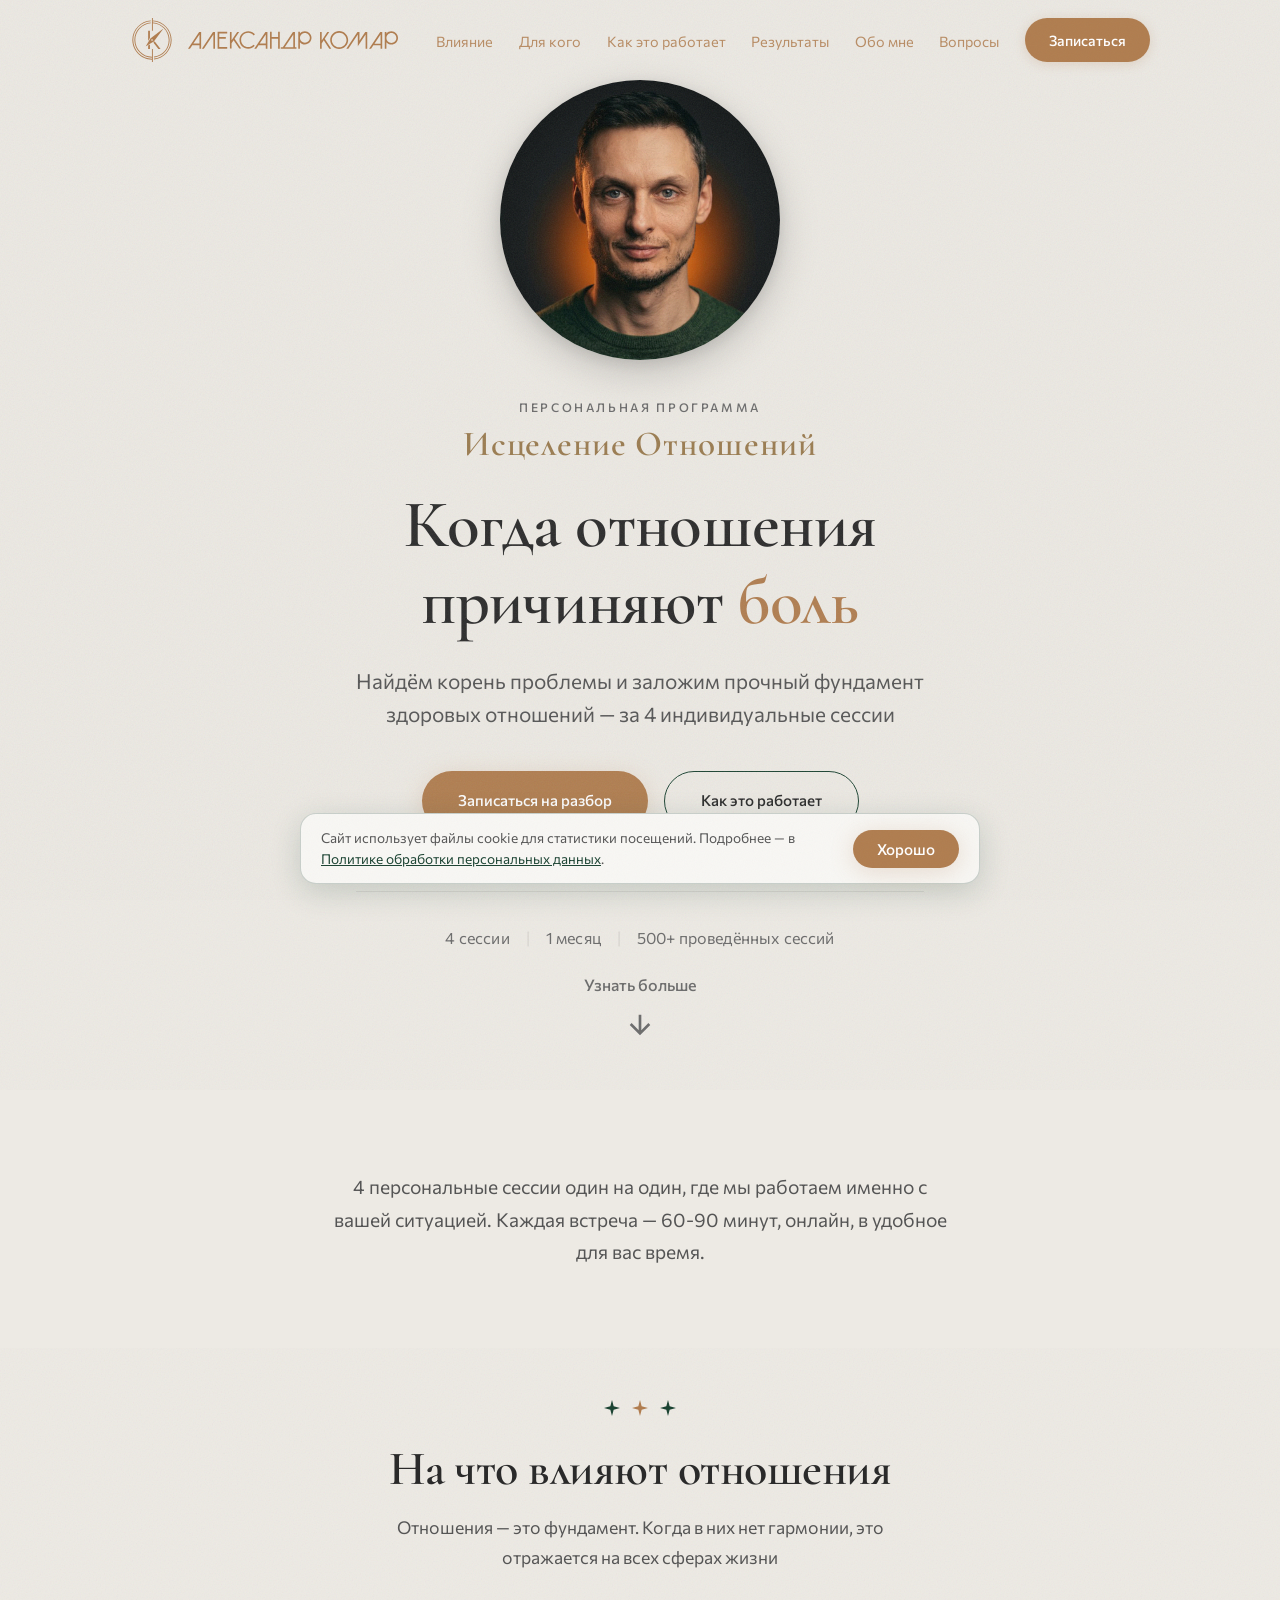
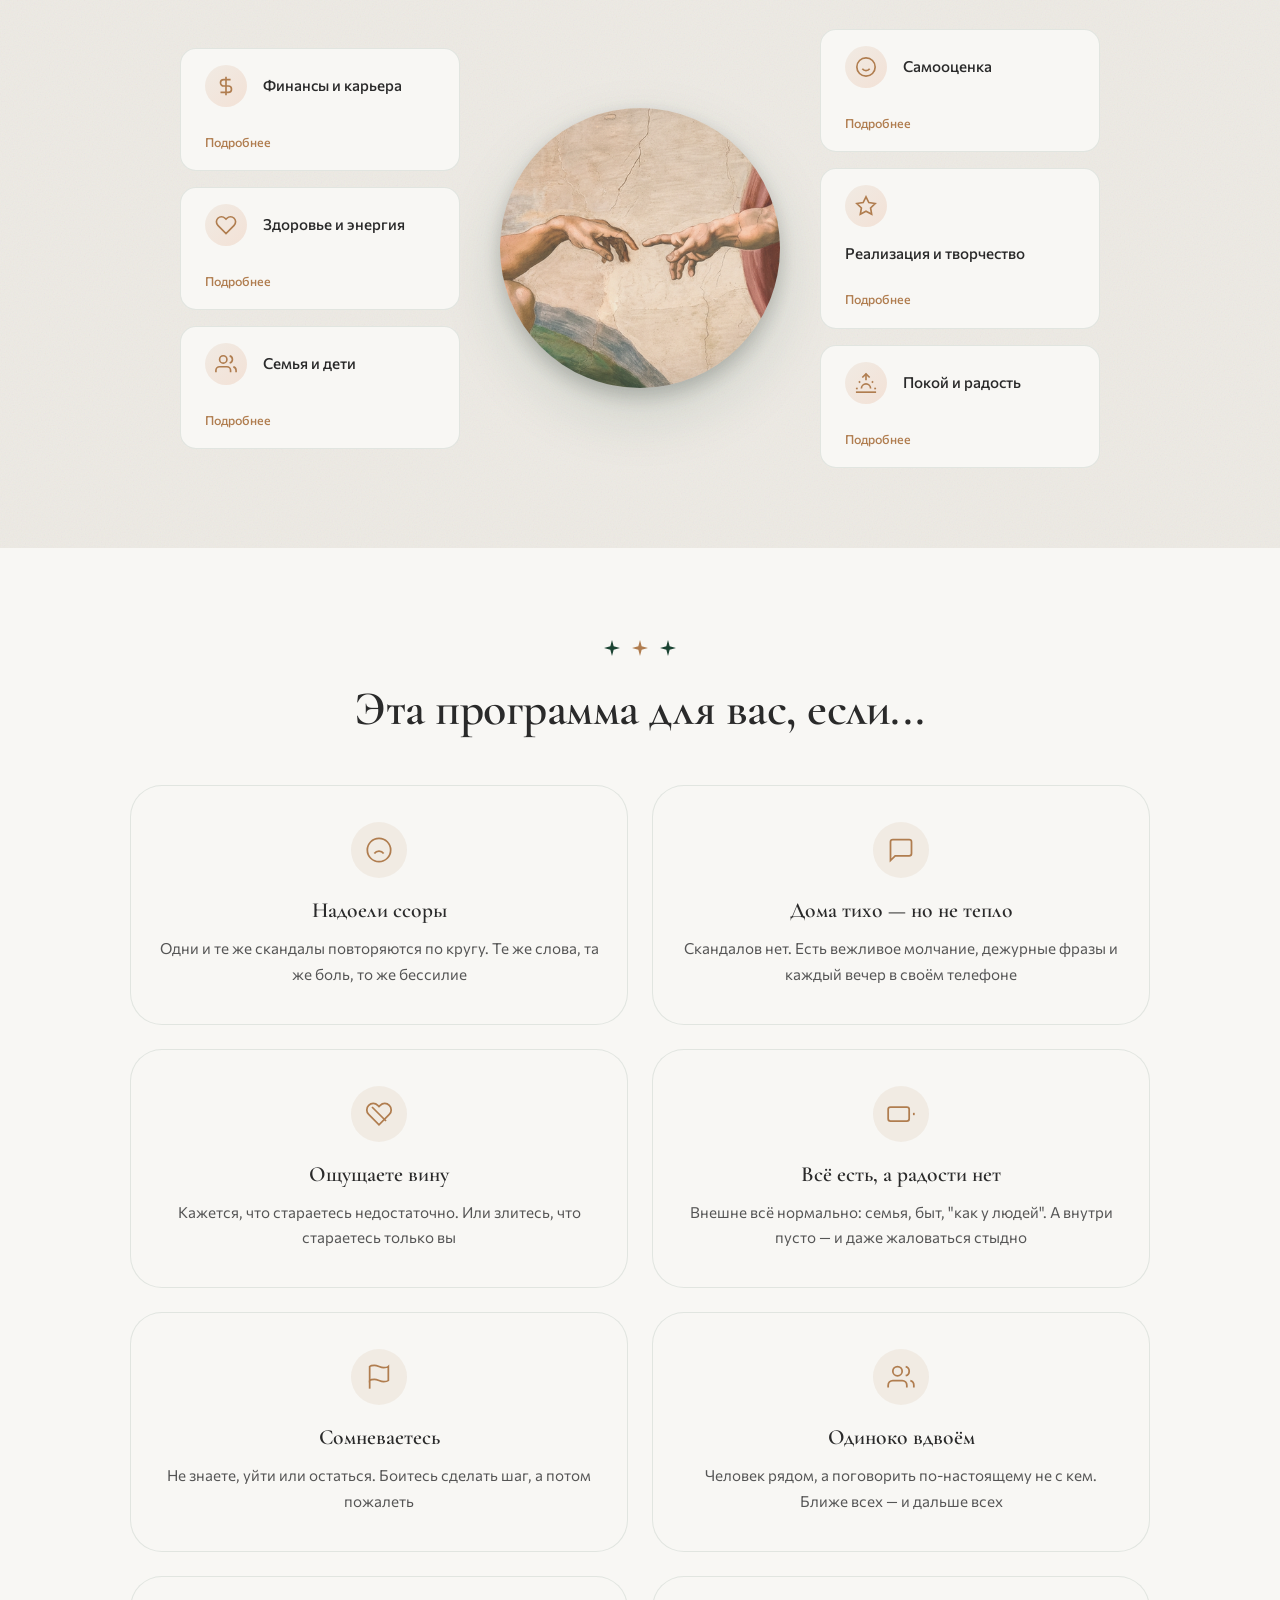
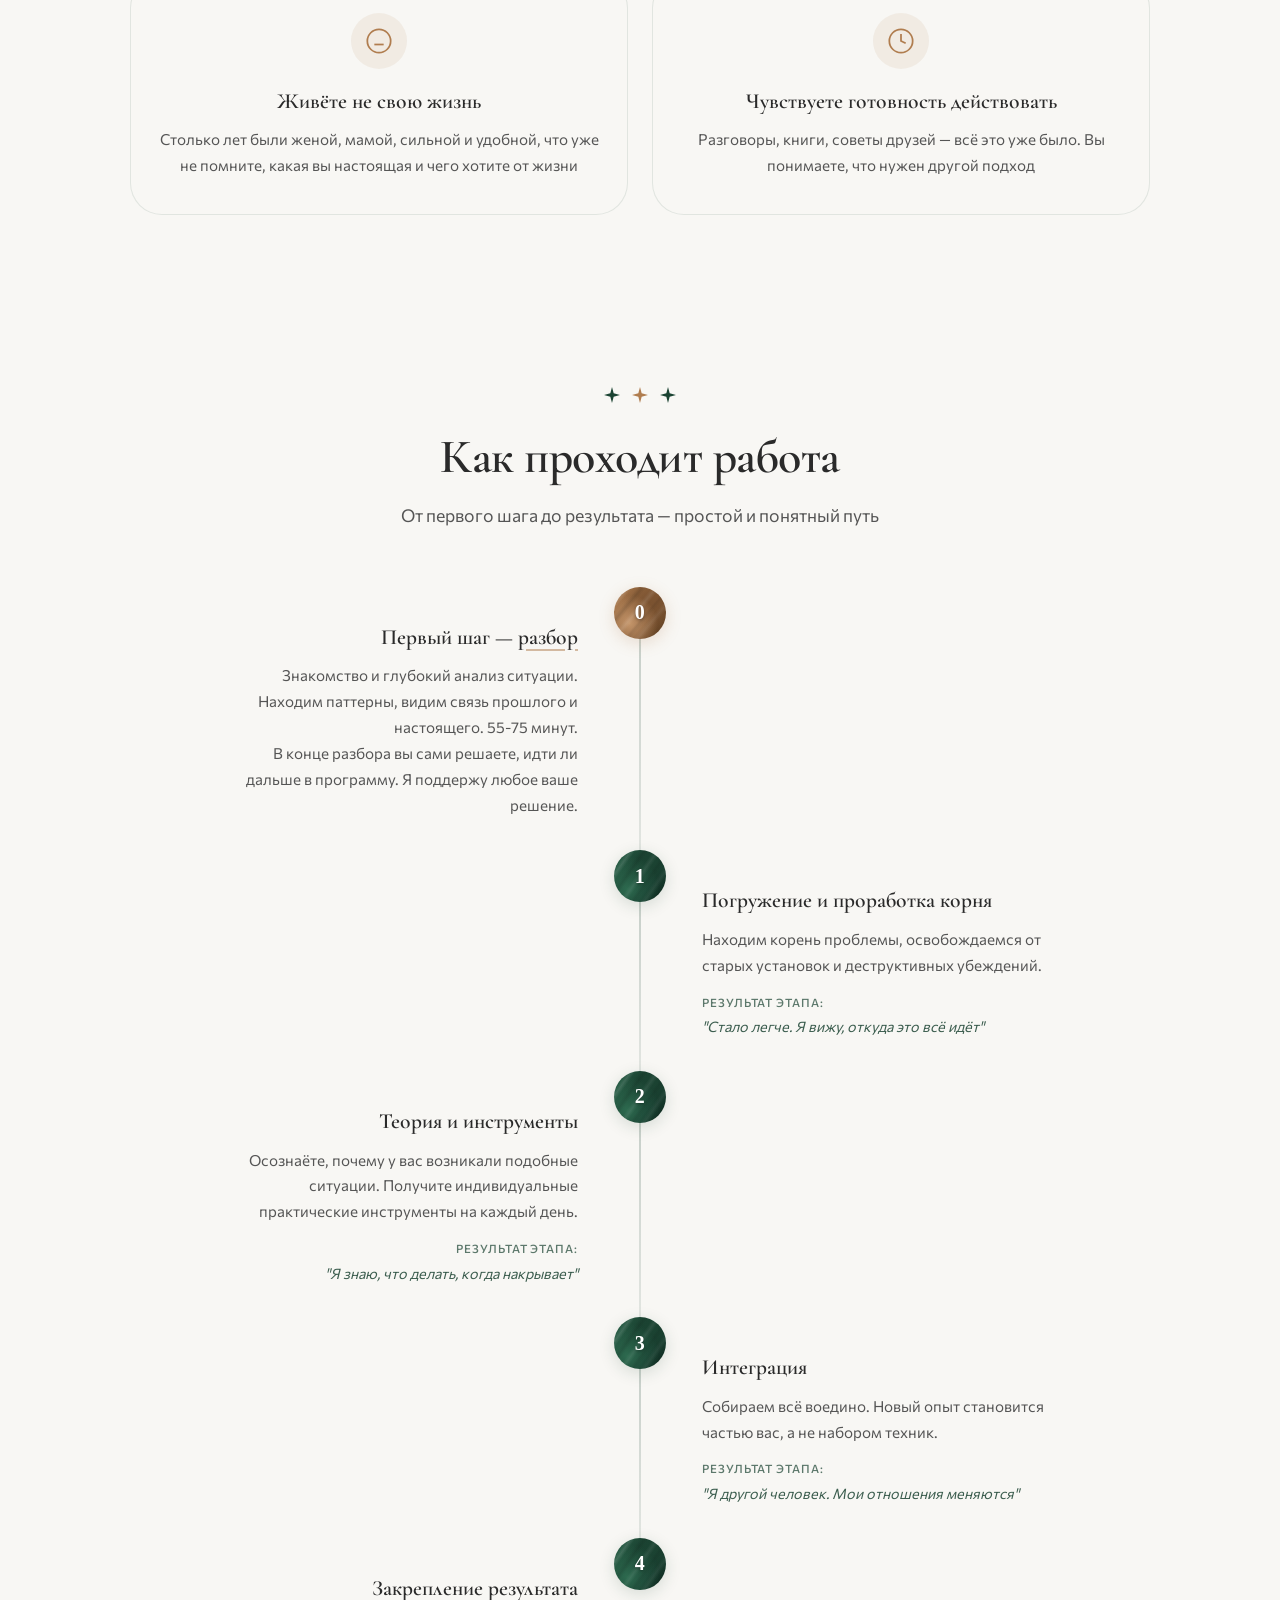
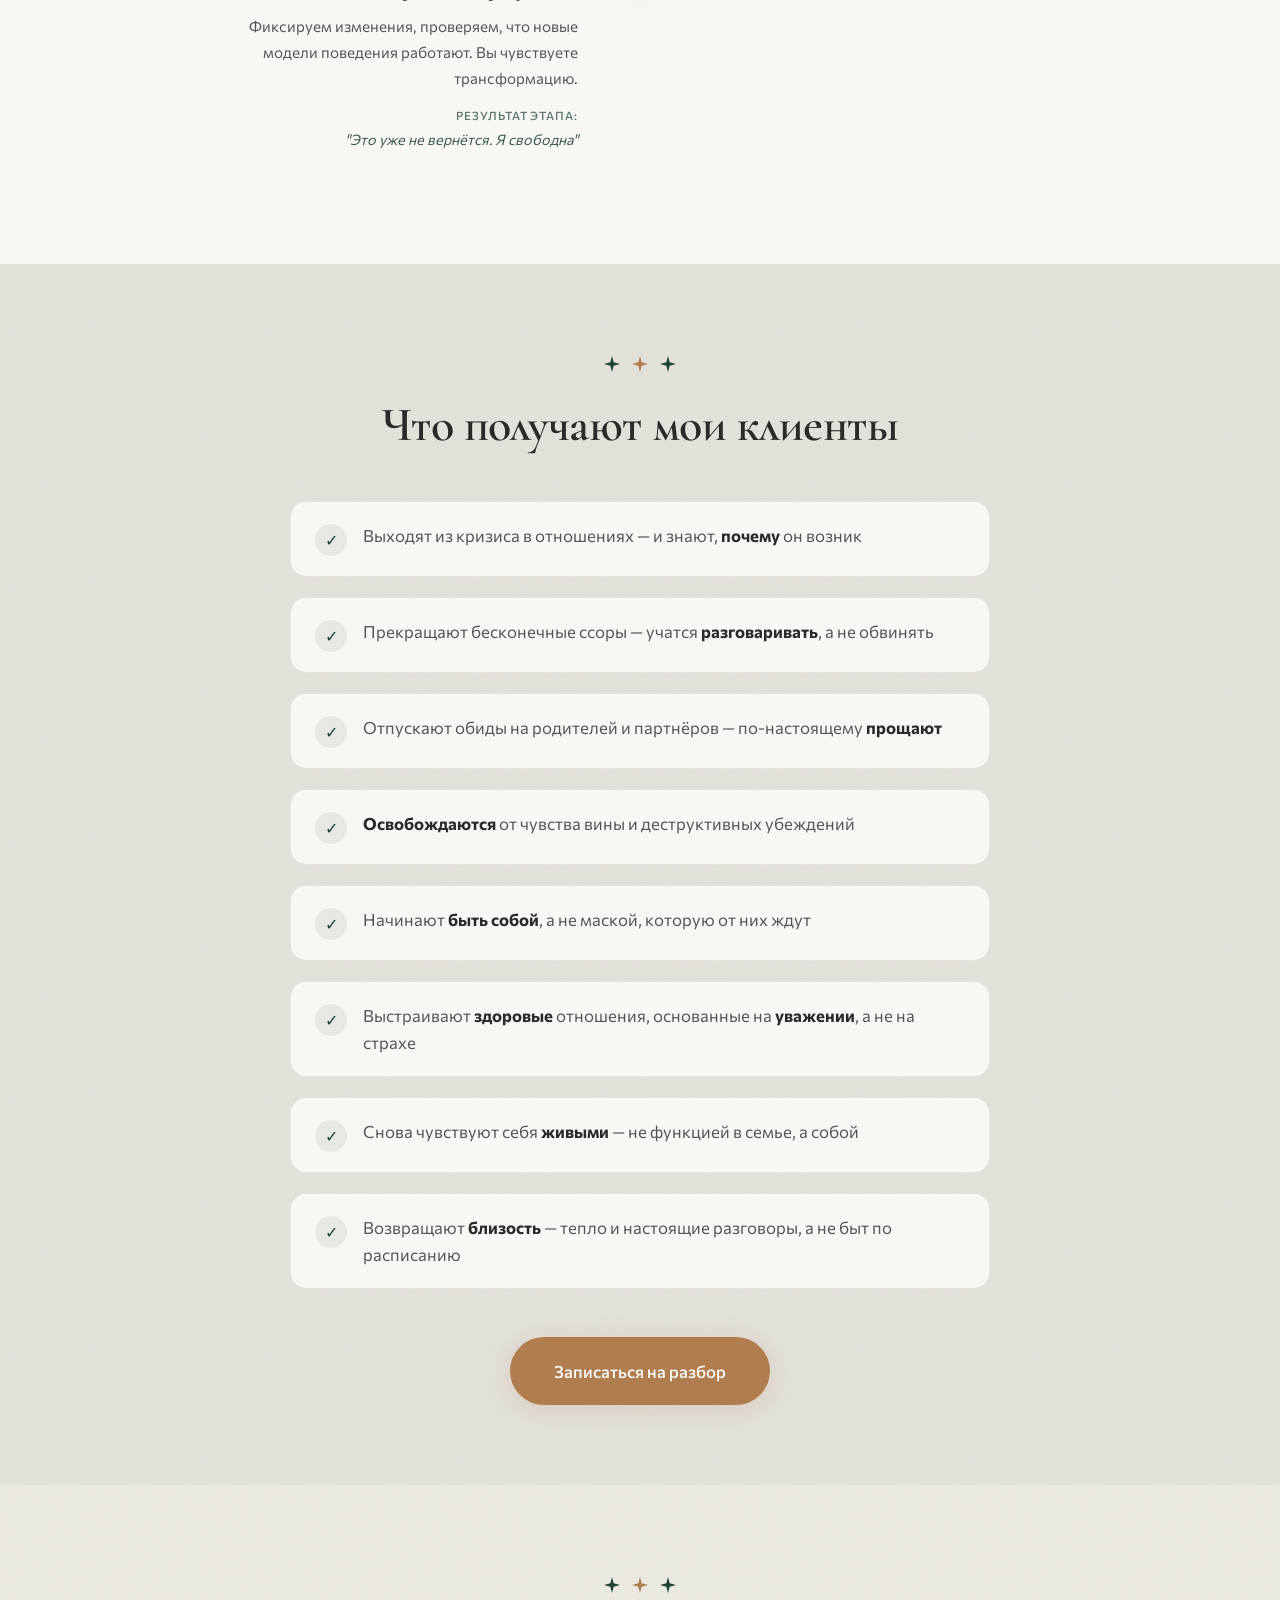
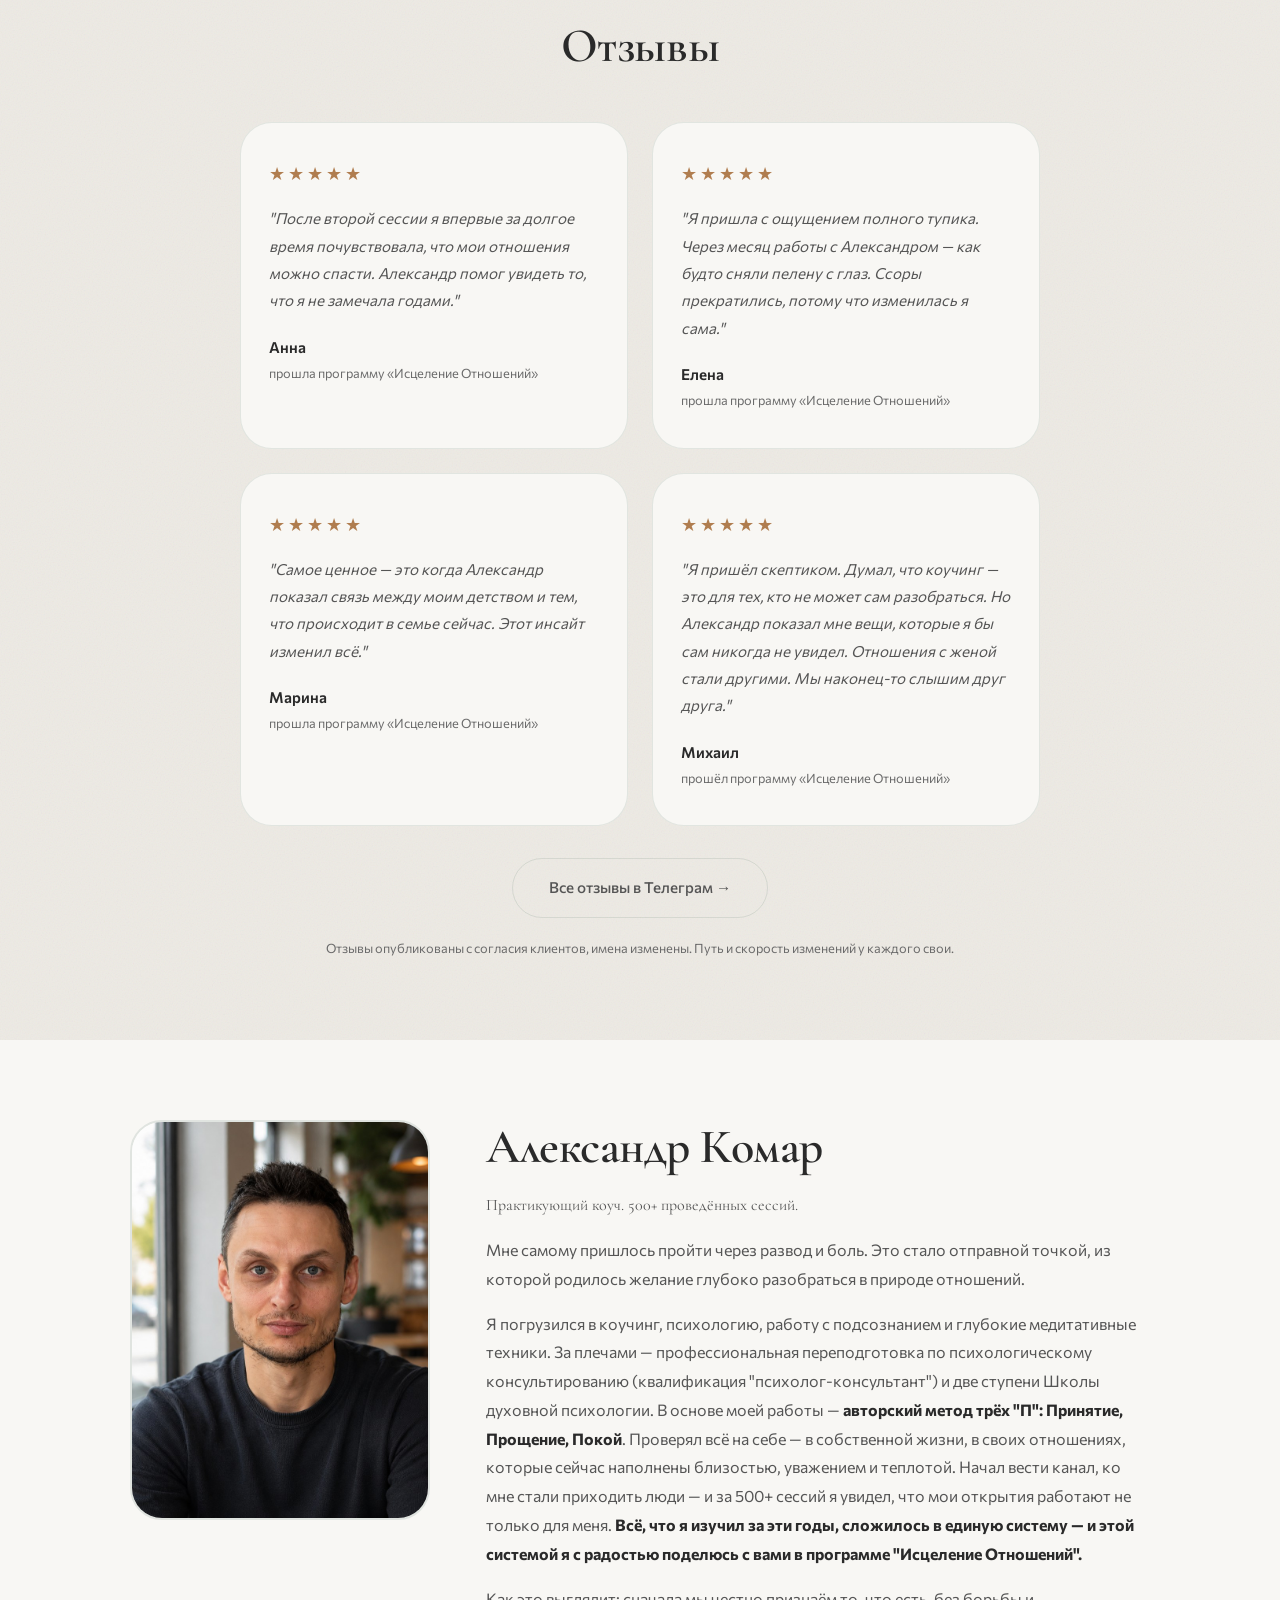
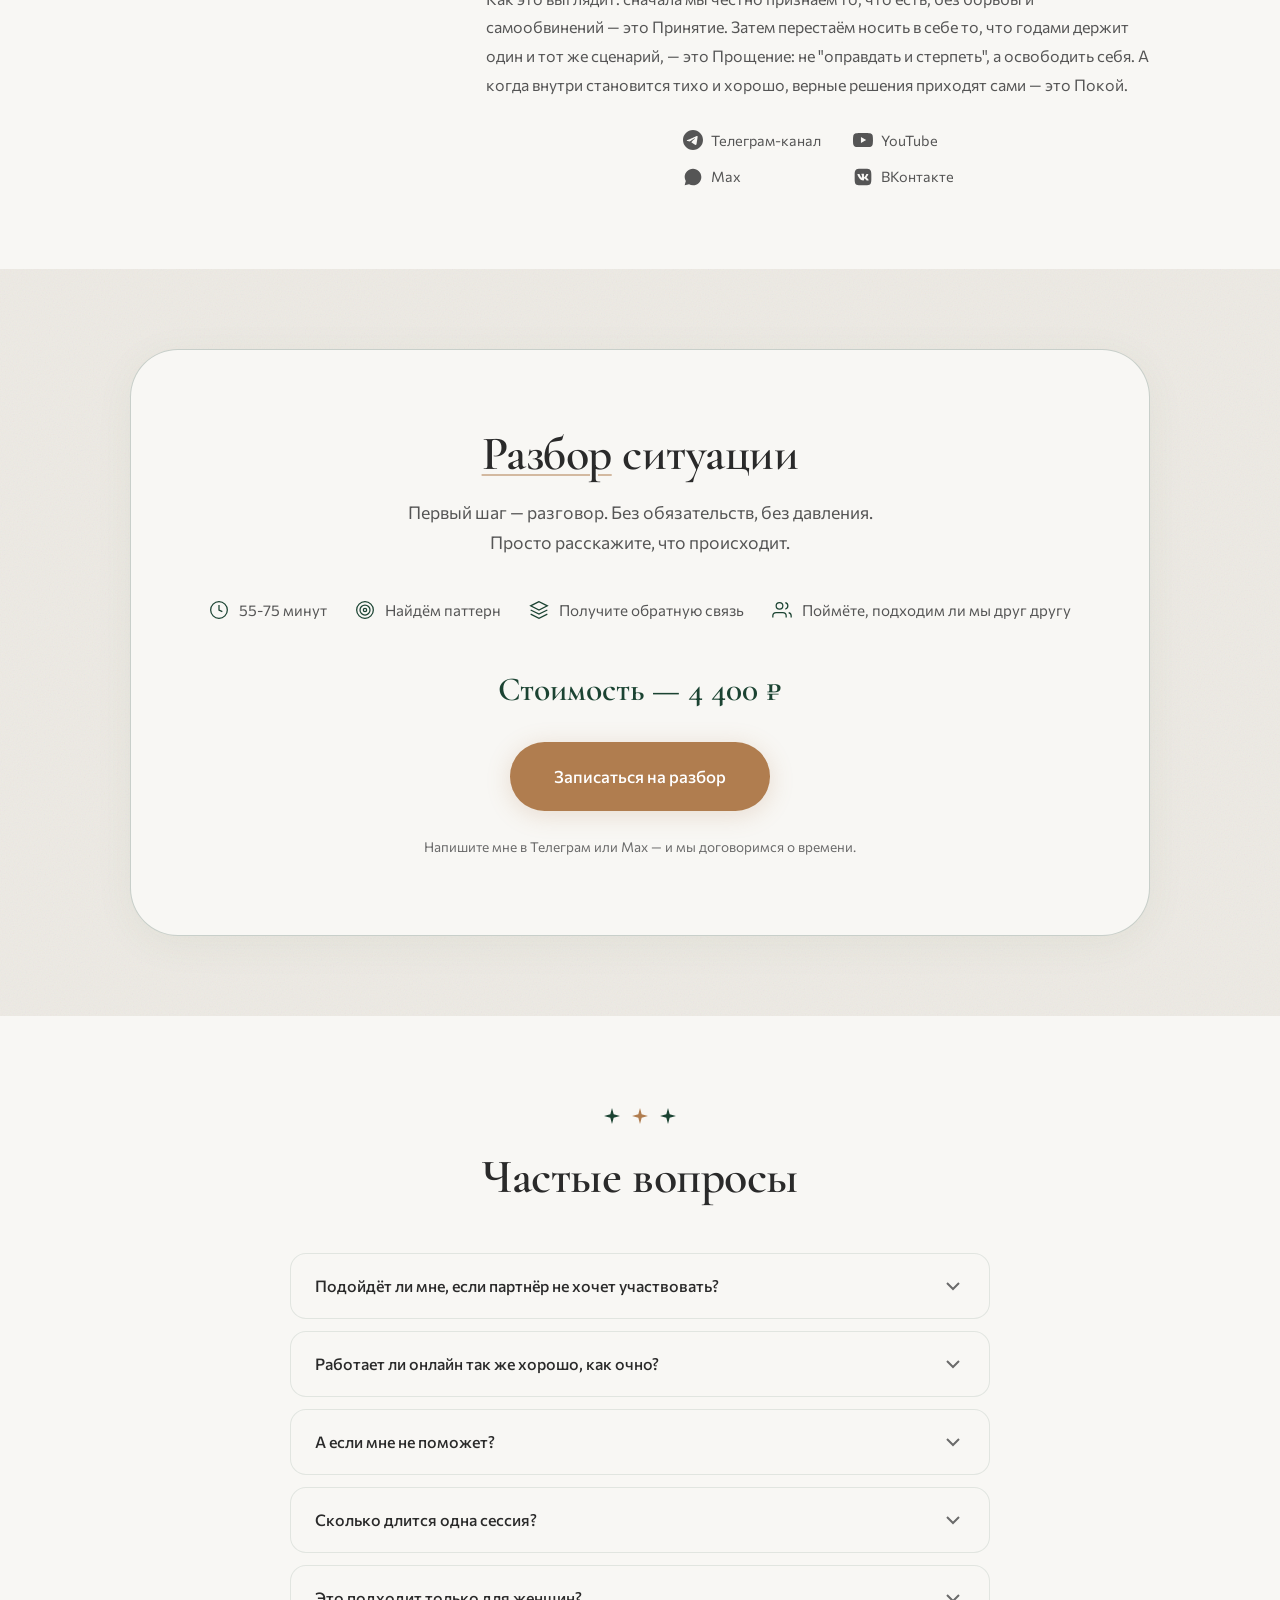
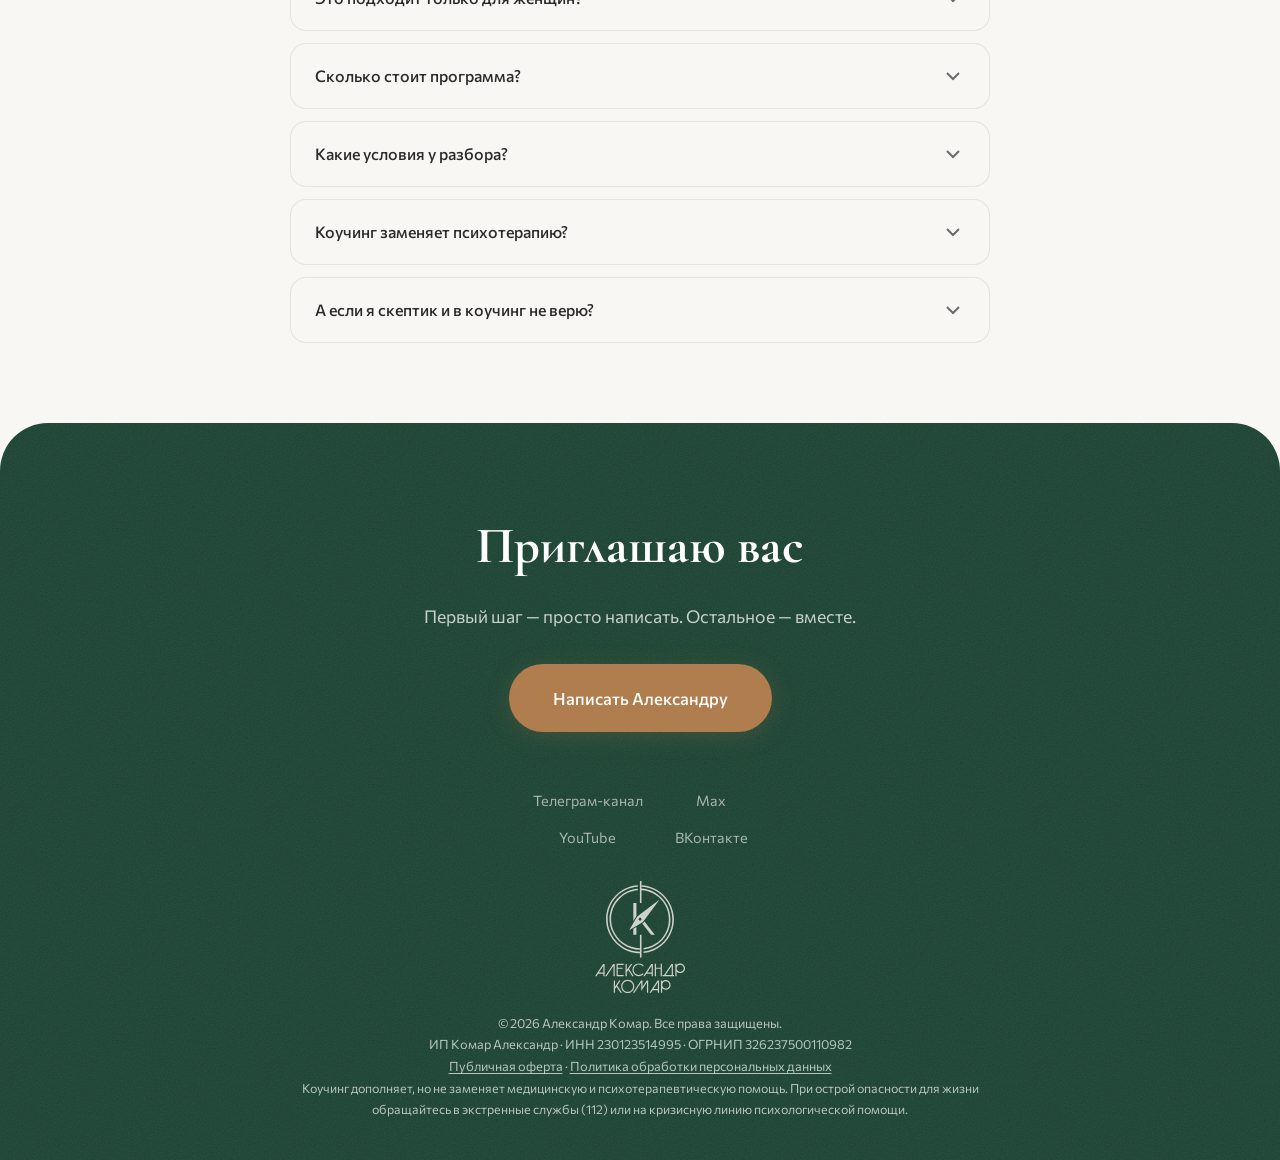
==== commit c3b31598: "fix: ссылки ВК ведут на сообщество вместо пустого плейлиста VK Видео «Обо мне»: подпись «VK Видео» -" ====
--- a/index.html
+++ b/index.html
@@ -38,7 +38,7 @@
           "description": "Практикующий коуч с опытом 500+ сессий. Помогаю выйти из кризиса в отношениях.",
           "url": "https://komar-coach.vercel.app/",
           "sameAs": [
-            "https://t.me/WakeUp_Komars",
+            "https://telegram.me/WakeUp_Komars",
             "https://www.youtube.com/@komars-soul"
           ]
         },
@@ -586,7 +586,7 @@
                 </div>
             </div>
             <div class="testimonials__more reveal">
-                <a href="https://t.me/WakeUp_Komars/206" target="_blank" rel="noopener" class="btn btn--ghost">
+                <a href="https://telegram.me/WakeUp_Komars/206" target="_blank" rel="noopener" class="btn btn--ghost">
                     Все отзывы в Телеграм →
                 </a>
             </div>
@@ -608,7 +608,7 @@
                     <p>Я погрузился в коучинг, психологию, работу с подсознанием и глубокие медитативные техники. За плечами — профессиональная переподготовка по психологическому консультированию (квалификация "психолог-консультант") и две ступени Школы духовной психологии. В основе моей работы — <strong>авторский метод трёх "П": Принятие, Прощение, Покой</strong>. Проверял всё на себе — в собственной жизни, в своих отношениях, которые сейчас наполнены близостью, уважением и теплотой. Начал вести канал, ко мне стали приходить люди — и за 500+ сессий я увидел, что мои открытия работают не только для меня. <strong>Всё, что я изучил за эти годы, сложилось в единую систему — и этой системой я с радостью поделюсь с вами в программе "Исцеление Отношений".</strong></p>
                     <p>Как это выглядит: сначала мы честно признаём то, что есть, без борьбы и самообвинений — это Принятие. Затем перестаём носить в себе то, что годами держит один и тот же сценарий, — это Прощение: не "оправдать и стерпеть", а освободить себя. А когда внутри становится тихо и хорошо, верные решения приходят сами — это Покой.</p>
                     <div class="about__links">
-                        <a href="https://t.me/WakeUp_Komars" target="_blank" rel="noopener" class="about__link">
+                        <a href="https://telegram.me/WakeUp_Komars" target="_blank" rel="noopener" class="about__link">
                             <svg width="20" height="20" viewBox="0 0 24 24" fill="currentColor"><path d="M12 0C5.373 0 0 5.373 0 12s5.373 12 12 12 12-5.373 12-12S18.627 0 12 0zm5.562 8.161c-.18 1.897-.962 6.502-1.359 8.627-.168.9-.5 1.201-.82 1.23-.697.064-1.226-.46-1.901-.903-1.056-.692-1.653-1.123-2.678-1.799-1.185-.781-.417-1.21.258-1.911.177-.184 3.247-2.977 3.307-3.23.007-.032.014-.15-.056-.212s-.174-.041-.249-.024c-.106.024-1.793 1.139-5.062 3.345-.479.329-.913.489-1.302.481-.428-.009-1.252-.242-1.865-.442-.751-.244-1.349-.374-1.297-.789.027-.216.325-.437.893-.663 3.498-1.524 5.831-2.529 6.998-3.015 3.333-1.386 4.025-1.627 4.477-1.635.099-.002.321.023.465.141a.506.506 0 01.171.325c.016.093.036.306.02.472z"/></svg>
                             Телеграм-канал
                         </a>
@@ -620,9 +620,9 @@
                             <svg width="20" height="20" viewBox="0 0 24 24" fill="currentColor"><path d="M12 2C6.48 2 2 6.48 2 12c0 1.74.5 3.37 1.35 4.76L2 22l5.24-1.35C8.63 21.5 10.26 22 12 22c5.52 0 10-4.48 10-10S17.52 2 12 2z"/></svg>
                             Max
                         </a>
-                        <a href="https://vkvideo.ru/video/playlist/6032482_33974636" target="_blank" rel="noopener" class="about__link">
-                            <svg width="20" height="20" viewBox="0 0 24 24" fill="currentColor"><rect x="3" y="5" width="12" height="12" rx="2" opacity="0.5"/><rect x="9" y="7" width="12" height="12" rx="2"/><path d="M13.5 11l3.5 2-3.5 2V11z" fill="white"/></svg>
-                            VK Видео
+                        <a href="https://vk.com/club216665554" target="_blank" rel="noopener" class="about__link">
+                            <svg width="20" height="20" viewBox="0 0 24 24" fill="currentColor"><path d="M15.07 2H8.93C3.33 2 2 3.33 2 8.93v6.14C2 20.67 3.33 22 8.93 22h6.14c5.6 0 6.93-1.33 6.93-6.93V8.93C22 3.33 20.67 2 15.07 2zm3.15 14.27h-1.46c-.55 0-.72-.44-1.71-1.44-.86-.83-1.24-.94-1.45-.94-.3 0-.38.08-.38.5v1.31c0 .36-.11.57-1.06.57-1.56 0-3.29-.95-4.51-2.7-1.83-2.57-2.33-4.5-2.33-4.9 0-.21.08-.41.5-.41h1.46c.38 0 .52.17.67.57.72 2.09 1.93 3.92 2.43 3.92.19 0 .27-.09.27-.56v-2.19c-.06-1-.58-1.08-.58-1.43 0-.17.14-.34.36-.34h2.29c.32 0 .43.17.43.54v2.95c0 .32.14.43.23.43.19 0 .34-.11.69-.46 1.06-1.19 1.82-3.02 1.82-3.02.1-.21.27-.41.65-.41h1.46c.44 0 .53.23.44.54-.18.85-1.96 3.36-1.96 3.36-.15.25-.21.36 0 .64.15.21.66.64 1 1.04.62.7 1.1 1.29 1.23 1.7.12.41-.09.62-.5.62z"/></svg>
+                            ВКонтакте
                         </a>
                     </div>
                 </div>
@@ -765,10 +765,10 @@
                 </a>
             </div>
             <div class="footer__links">
-                <a href="https://t.me/WakeUp_Komars" target="_blank" rel="noopener">Телеграм-канал</a>
+                <a href="https://telegram.me/WakeUp_Komars" target="_blank" rel="noopener">Телеграм-канал</a>
                 <a href="https://max.ru/join/SLMNDzffVSHQQzE0S-4gRw8YZO9c9nn63F9IoAcrtZw" target="_blank" rel="noopener">Max</a>
                 <a href="https://www.youtube.com/@komars-soul" target="_blank" rel="noopener">YouTube</a>
-                <a href="https://vkvideo.ru/video/playlist/6032482_33974636" target="_blank" rel="noopener">ВКонтакте</a>
+                <a href="https://vk.com/club216665554" target="_blank" rel="noopener">ВКонтакте</a>
             </div>
             <img src="img/logo/logo_vert_sand.svg" alt="" aria-hidden="true" class="footer__logo">
             <p class="footer__copy">© 2026 Александр Комар. Все права защищены.</p>
@@ -788,7 +788,7 @@
             <h3 class="messenger-modal__title" id="messengerModalTitle">Выберите мессенджер</h3>
             <p class="messenger-modal__subtitle">Напишите мне — и мы договоримся о времени разбора</p>
             <div class="messenger-modal__options">
-                <a href="https://t.me/komars_soul?text=%D0%97%D0%B4%D1%80%D0%B0%D0%B2%D1%81%D1%82%D0%B2%D1%83%D0%B9%D1%82%D0%B5!%20%D0%A5%D0%BE%D1%87%D1%83%20%D0%B7%D0%B0%D0%BF%D0%B8%D1%81%D0%B0%D1%82%D1%8C%D1%81%D1%8F%20%D0%BD%D0%B0%20%D1%80%D0%B0%D0%B7%D0%B1%D0%BE%D1%80" target="_blank" rel="noopener" class="messenger-modal__option" onclick="if(typeof ym!=='undefined')ym(108266859,'reachGoal','click_telegram')">
+                <a href="https://telegram.me/komars_soul?text=%D0%97%D0%B4%D1%80%D0%B0%D0%B2%D1%81%D1%82%D0%B2%D1%83%D0%B9%D1%82%D0%B5!%20%D0%A5%D0%BE%D1%87%D1%83%20%D0%B7%D0%B0%D0%BF%D0%B8%D1%81%D0%B0%D1%82%D1%8C%D1%81%D1%8F%20%D0%BD%D0%B0%20%D1%80%D0%B0%D0%B7%D0%B1%D0%BE%D1%80" target="_blank" rel="noopener" class="messenger-modal__option" onclick="if(typeof ym!=='undefined')ym(108266859,'reachGoal','click_telegram')">
                     <svg class="messenger-modal__icon" width="40" height="40" viewBox="0 0 24 24" fill="currentColor"><path d="M12 0C5.373 0 0 5.373 0 12s5.373 12 12 12 12-5.373 12-12S18.627 0 12 0zm5.562 8.161c-.18 1.897-.962 6.502-1.359 8.627-.168.9-.5 1.201-.82 1.23-.697.064-1.226-.46-1.901-.903-1.056-.692-1.653-1.123-2.678-1.799-1.185-.781-.417-1.21.258-1.911.177-.184 3.247-2.977 3.307-3.23.007-.032.014-.15-.056-.212s-.174-.041-.249-.024c-.106.024-1.793 1.139-5.062 3.345-.479.329-.913.489-1.302.481-.428-.009-1.252-.242-1.865-.442-.751-.244-1.349-.374-1.297-.789.027-.216.325-.437.893-.663 3.498-1.524 5.831-2.529 6.998-3.015 3.333-1.386 4.025-1.627 4.477-1.635.099-.002.321.023.465.141a.506.506 0 01.171.325c.016.093.036.306.02.472z"/></svg>
                     <span class="messenger-modal__name">Telegram</span>
                 </a>
